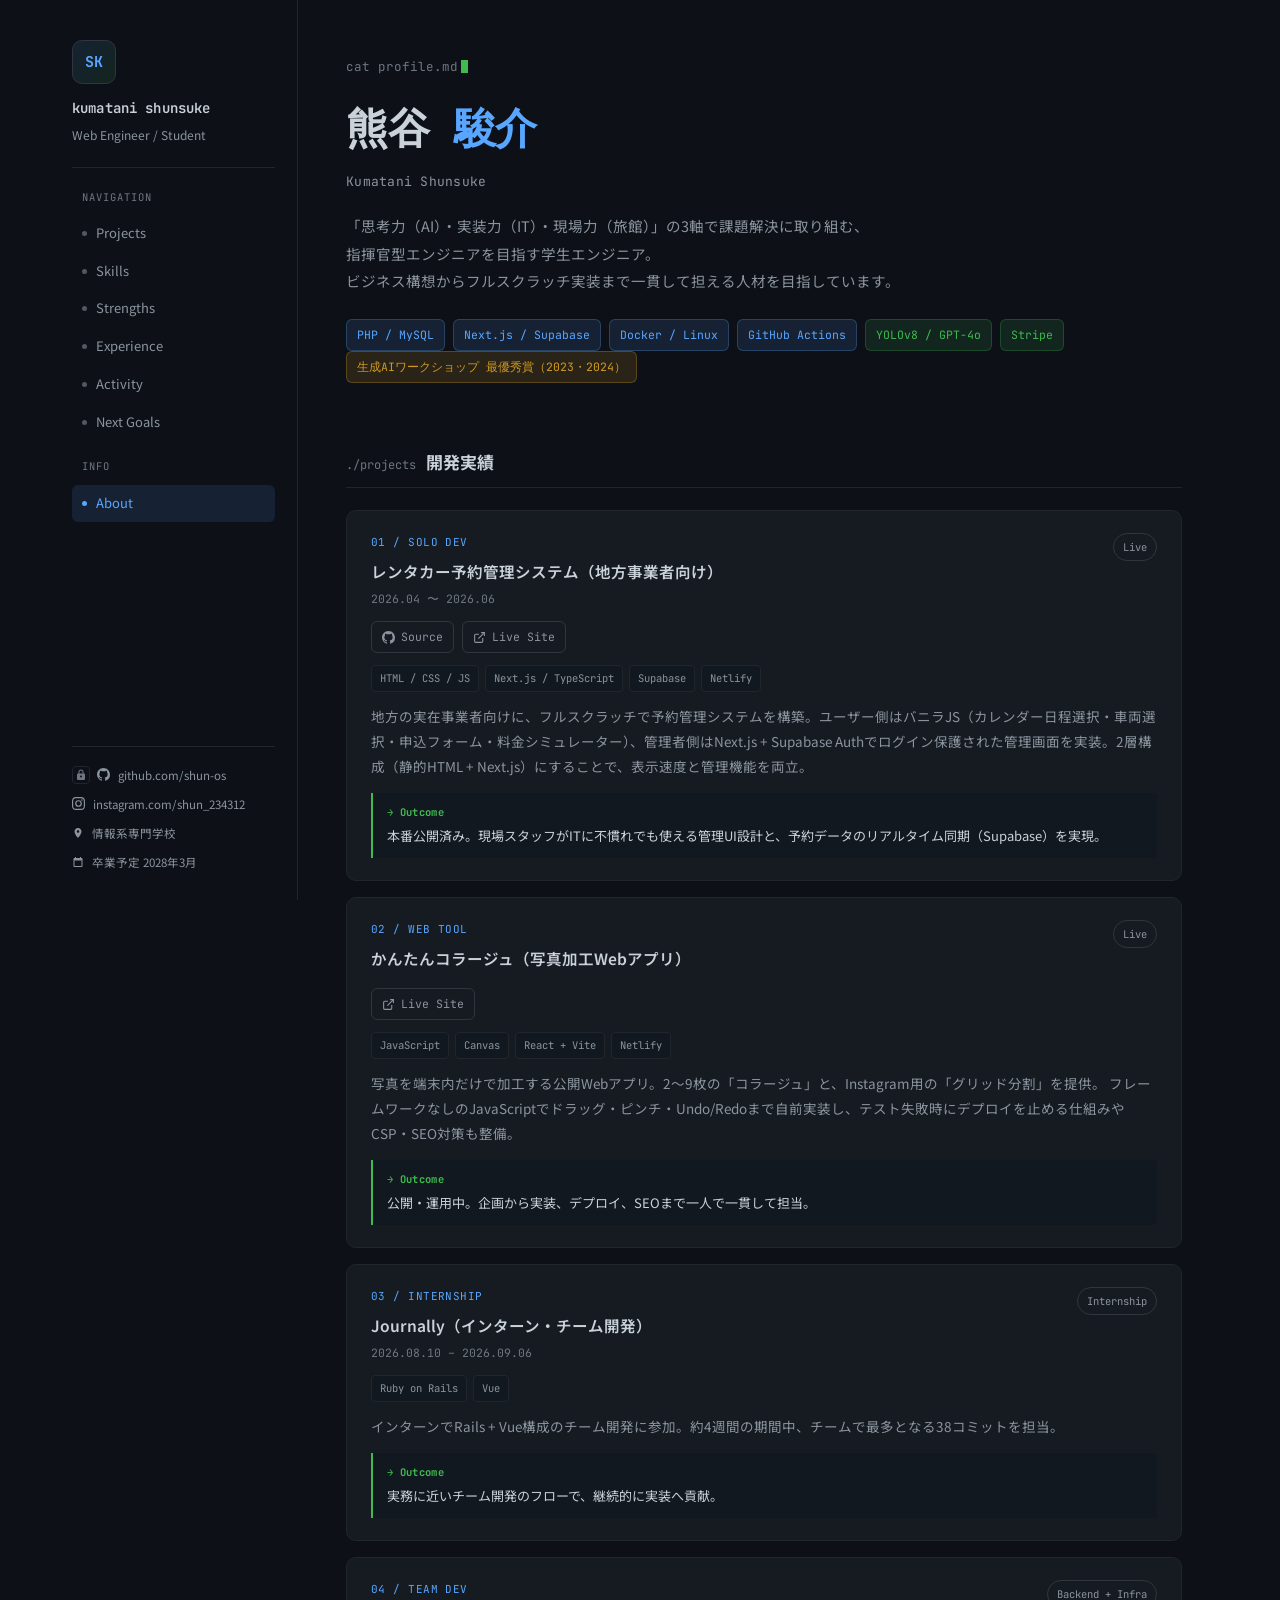
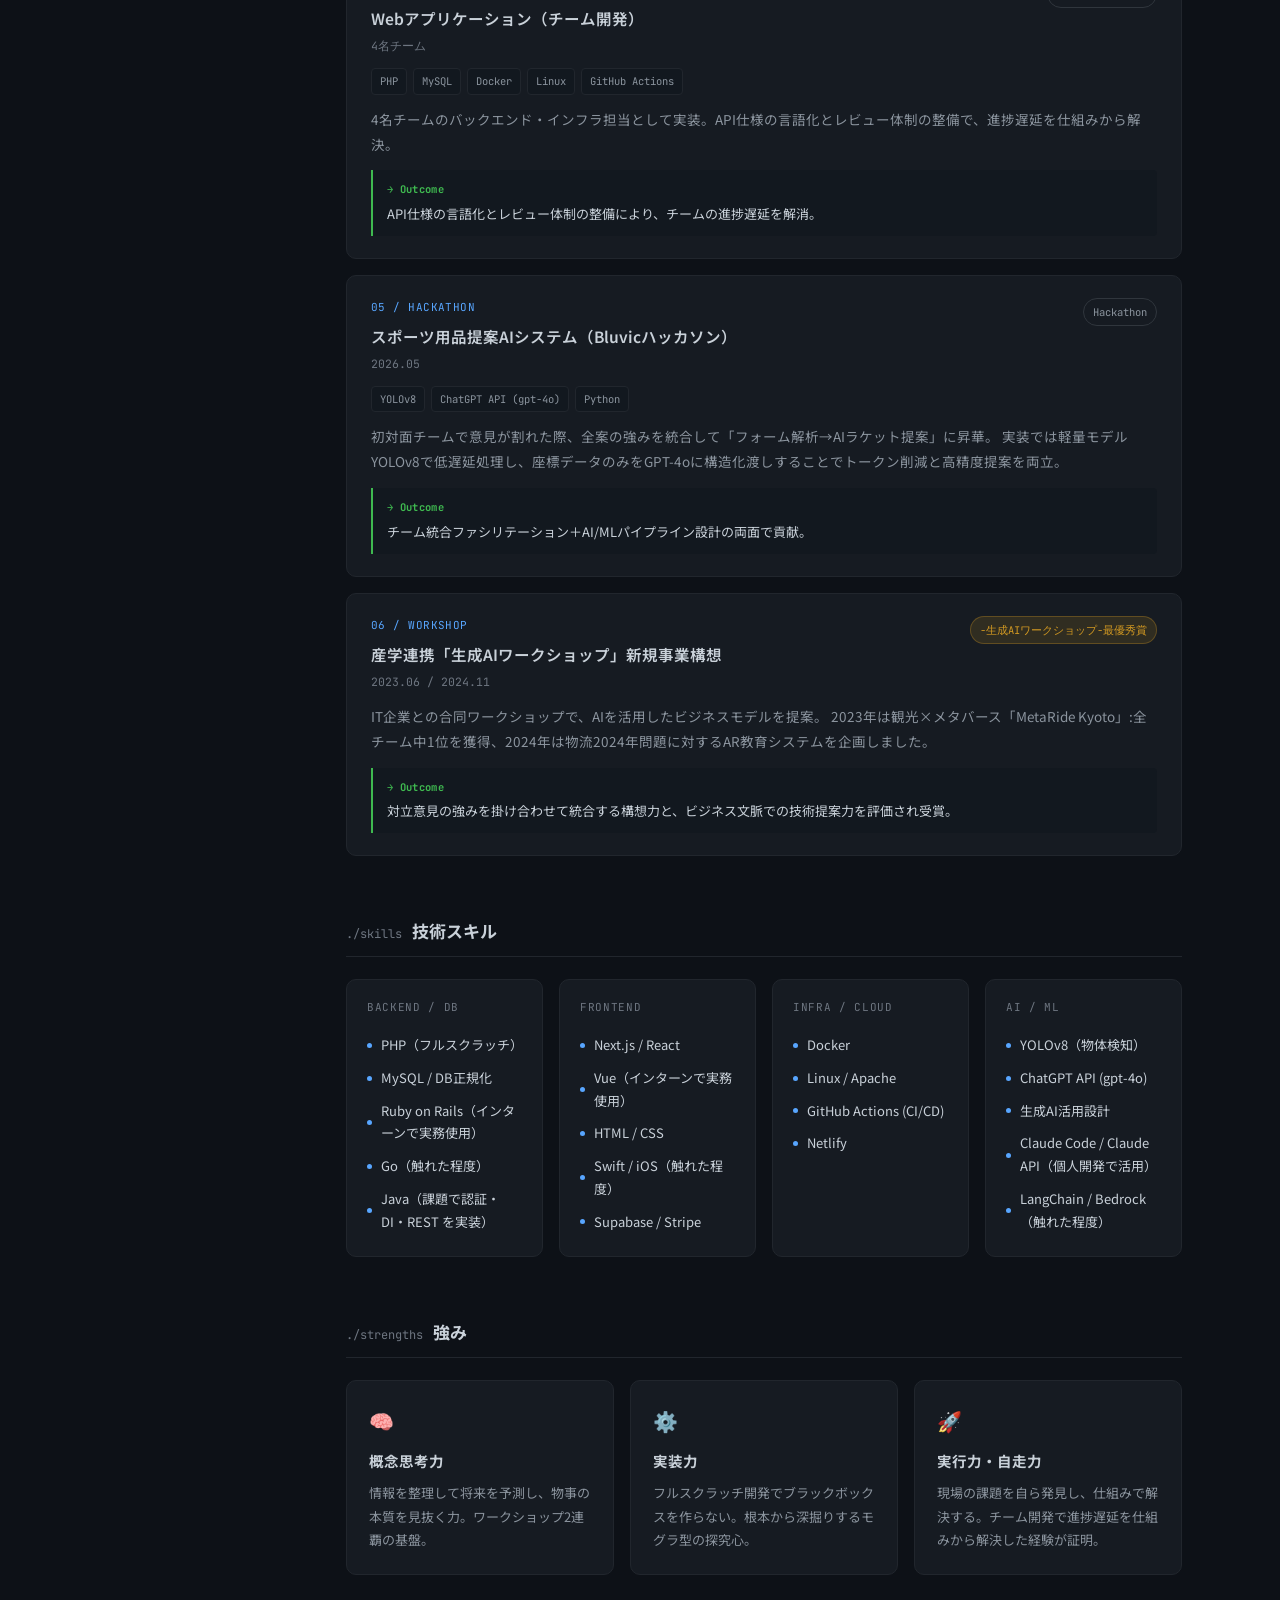
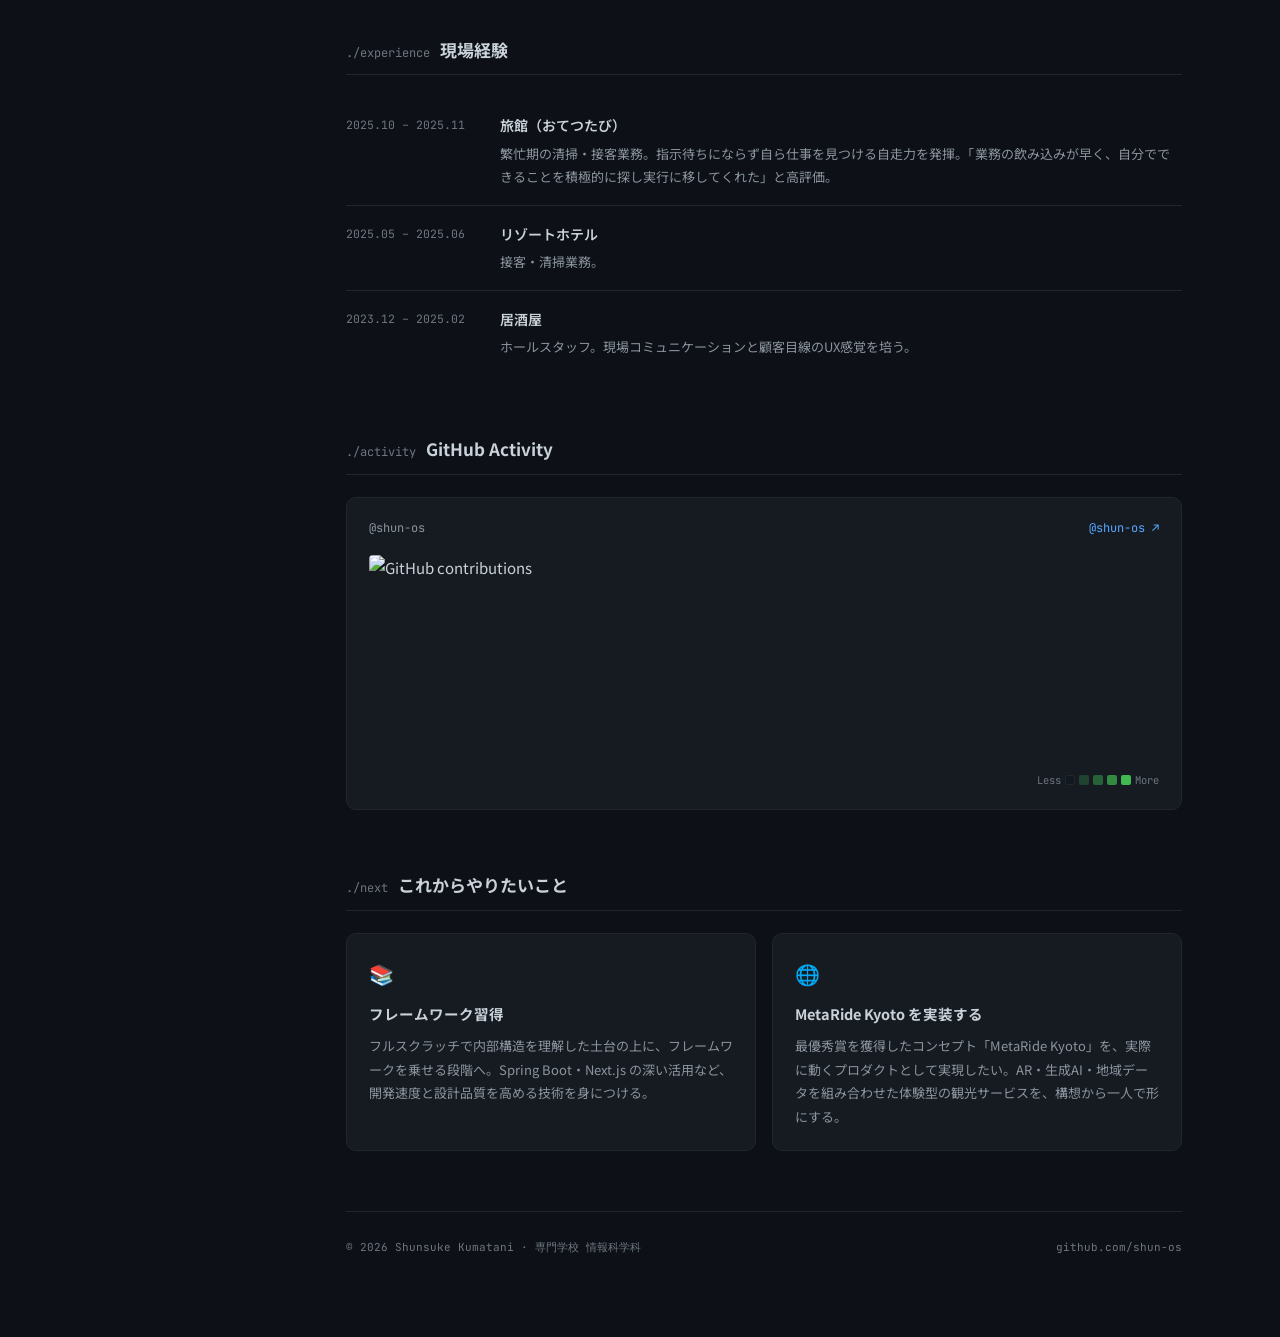
==== index.html @ a9398036 "Reapply "feat: add collage app, reorder projects by impact, separate award tag" This reverts commit " ====
<!DOCTYPE html>
<html lang="ja">
<head>
<meta charset="UTF-8">
<meta name="viewport" content="width=device-width, initial-scale=1.0">
<title>Portfolio — 熊谷 駿介</title>
<link rel="preconnect" href="https://fonts.googleapis.com">
<link href="https://fonts.googleapis.com/css2?family=JetBrains+Mono:wght@400;600;700&family=Noto+Sans+JP:wght@300;400;500;700&display=swap" rel="stylesheet">
<link rel="stylesheet" href="style.css">
</head>
<body>

<!-- MOBILE HEADER -->
<header class="mobile-header">
  <span class="mobile-name">kumatani shunsuke</span>
  <button class="hamburger" id="hamburger" aria-label="メニューを開く">
    <span></span>
    <span></span>
    <span></span>
  </button>
</header>

<!-- OVERLAY -->
<div class="overlay" id="overlay"></div>

<div class="layout">

  <!-- SIDEBAR -->
  <aside class="sidebar" id="sidebar">
    <div class="sidebar-profile">
      <div class="sidebar-avatar">SK</div>
      <div class="sidebar-name">kumatani shunsuke</div>
      <div class="sidebar-role">Web Engineer / Student</div>
    </div>

    <nav class="sidebar-nav">
      <div class="nav-label">Navigation</div>
      <a class="nav-item active" href="#projects"><span class="nav-dot"></span>Projects</a>
      <a class="nav-item" href="#skills"><span class="nav-dot"></span>Skills</a>
      <a class="nav-item" href="#strengths"><span class="nav-dot"></span>Strengths</a>
      <a class="nav-item" href="#experience"><span class="nav-dot"></span>Experience</a>
      <a class="nav-item" href="#activity"><span class="nav-dot"></span>Activity</a>
      <a class="nav-item" href="#goals"><span class="nav-dot"></span>Next Goals</a>

      <div class="nav-label">Info</div>
      <a class="nav-item" href="#about"><span class="nav-dot"></span>About</a>
    </nav>

    <div class="sidebar-links">
      <div class="sidebar-link-row">
        <a class="lock-icon" href="life.html" title="Lifeline Chart" aria-label="Lifeline Chart（要パスワード）">
          <svg width="12" height="12" viewBox="0 0 24 24" fill="currentColor"><path d="M12 1a5 5 0 00-5 5v3H6a2 2 0 00-2 2v9a2 2 0 002 2h12a2 2 0 002-2v-9a2 2 0 00-2-2h-1V6a5 5 0 00-5-5zm0 2a3 3 0 013 3v3H9V6a3 3 0 013-3zm0 10a2 2 0 110 4 2 2 0 010-4z"/></svg>
        </a>
        <a class="sidebar-link" href="https://github.com/shun-os" target="_blank">
          <svg width="13" height="13" viewBox="0 0 24 24" fill="currentColor"><path d="M12 0C5.37 0 0 5.37 0 12c0 5.31 3.435 9.795 8.205 11.385.6.105.825-.255.825-.57 0-.285-.015-1.23-.015-2.235-3.015.555-3.795-.735-4.035-1.41-.135-.345-.72-1.41-1.23-1.695-.42-.225-1.02-.78-.015-.795.945-.015 1.62.87 1.845 1.23 1.08 1.815 2.805 1.305 3.495.99.105-.78.42-1.305.765-1.605-2.67-.3-5.46-1.335-5.46-5.925 0-1.305.465-2.385 1.23-3.225-.12-.3-.54-1.53.12-3.18 0 0 1.005-.315 3.3 1.23.96-.27 1.98-.405 3-.405s2.04.135 3 .405c2.295-1.56 3.3-1.23 3.3-1.23.66 1.65.24 2.88.12 3.18.765.84 1.23 1.905 1.23 3.225 0 4.605-2.805 5.625-5.475 5.925.435.375.81 1.095.81 2.22 0 1.605-.015 2.895-.015 3.3 0 .315.225.69.825.57A12.02 12.02 0 0024 12c0-6.63-5.37-12-12-12z"/></svg>
          github.com/shun-os
        </a>
      </div>
      <a class="sidebar-link" href="https://instagram.com/shun_234312" target="_blank">
        <svg width="13" height="13" viewBox="0 0 24 24" fill="currentColor"><path d="M12 2.163c3.204 0 3.584.012 4.85.07 3.252.148 4.771 1.691 4.919 4.919.058 1.265.069 1.645.069 4.849 0 3.205-.012 3.584-.069 4.849-.149 3.225-1.664 4.771-4.919 4.919-1.266.058-1.644.07-4.85.07-3.204 0-3.584-.012-4.849-.07-3.26-.149-4.771-1.699-4.919-4.92-.058-1.265-.07-1.644-.07-4.849 0-3.204.013-3.583.07-4.849.149-3.227 1.664-4.771 4.919-4.919 1.266-.057 1.645-.069 4.849-.069zm0-2.163c-3.259 0-3.667.014-4.947.072-4.358.2-6.78 2.618-6.98 6.98-.059 1.281-.073 1.689-.073 4.948 0 3.259.014 3.668.072 4.948.2 4.358 2.618 6.78 6.98 6.98 1.281.058 1.689.072 4.948.072 3.259 0 3.668-.014 4.948-.072 4.354-.2 6.782-2.618 6.979-6.98.059-1.28.073-1.689.073-4.948 0-3.259-.014-3.667-.072-4.947-.196-4.354-2.617-6.78-6.979-6.98-1.281-.059-1.69-.073-4.949-.073zm0 5.838a6.162 6.162 0 100 12.324 6.162 6.162 0 000-12.324zm0 10.162a4 4 0 110-8 4 4 0 010 8zm6.406-11.845a1.44 1.44 0 100 2.881 1.44 1.44 0 000-2.881z"/></svg>
        instagram.com/shun_234312
      </a>
      <div class="sidebar-link" style="color:var(--text-muted); cursor:default;">
        <svg width="12" height="12" viewBox="0 0 24 24" fill="currentColor"><path d="M12 2C8.13 2 5 5.13 5 9c0 5.25 7 13 7 13s7-7.75 7-13c0-3.87-3.13-7-7-7zm0 9.5c-1.38 0-2.5-1.12-2.5-2.5s1.12-2.5 2.5-2.5 2.5 1.12 2.5 2.5-1.12 2.5-2.5 2.5z"/></svg>
        情報系専門学校
      </div>
      <div class="sidebar-link" style="color:var(--text-muted); cursor:default;">
        <svg width="12" height="12" viewBox="0 0 24 24" fill="currentColor"><path d="M19 4h-1V2h-2v2H8V2H6v2H5c-1.11 0-1.99.9-1.99 2L3 20c0 1.1.89 2 2 2h14c1.1 0 2-.9 2-2V6c0-1.1-.9-2-2-2zm0 16H5V9h14v11z"/></svg>
        卒業予定 2028年3月
      </div>
    </div>
  </aside>

  <!-- MAIN CONTENT -->
  <main class="main">

    <!-- HERO -->
    <div class="hero" id="about">
      <div class="hero-prompt">cat profile.md<span class="cursor"></span></div>
      <div class="hero-name">熊谷 <span>駿介</span></div>
      <div class="hero-yomi">Kumatani Shunsuke</div>
      <p class="hero-subtitle">
        「思考力（AI）・実装力（IT）・現場力（旅館）」の3軸で課題解決に取り組む、<br>
        指揮官型エンジニアを目指す学生エンジニア。<br>
        ビジネス構想からフルスクラッチ実装まで一貫して担える人材を目指しています。
      </p>
      <div class="hero-tags">
        <span class="tag blue">PHP / MySQL</span>
        <span class="tag blue">Next.js / Supabase</span>
        <span class="tag blue">Docker / Linux</span>
        <span class="tag blue">GitHub Actions</span>
        <span class="tag green">YOLOv8 / GPT-4o</span>
        <span class="tag green">Stripe</span>
      </div>
      <div class="hero-tags">
        <span class="tag orange">生成AIワークショップ 最優秀賞（2023・2024）</span>
      </div>
    </div>

    <!-- PROJECTS -->
    <section class="section" id="projects">
      <div class="section-header">
        <span class="section-icon">./projects</span>
        <span class="section-title">開発実績</span>
      </div>

      <!-- Project 1 -->
      <div class="project-card">
        <div class="project-header">
          <div>
            <div class="project-num">01 / SOLO DEV</div>
            <div class="project-title">レンタカー予約管理システム（地方事業者向け）</div>
            <div class="project-period">2026.04 〜 2026.06</div>
          </div>
          <span class="project-badge">Live</span>
        </div>
        <div class="project-links">
          <a class="project-link" href="https://github.com/shun-os/Rentacar-Site-Open" target="_blank" rel="noopener">
            <svg width="13" height="13" viewBox="0 0 24 24" fill="currentColor"><path d="M12 0C5.37 0 0 5.37 0 12c0 5.31 3.435 9.795 8.205 11.385.6.105.825-.255.825-.57 0-.285-.015-1.23-.015-2.235-3.015.555-3.795-.735-4.035-1.41-.135-.345-.72-1.41-1.23-1.695-.42-.225-1.02-.78-.015-.795.945-.015 1.62.87 1.845 1.23 1.08 1.815 2.805 1.305 3.495.99.105-.78.42-1.305.765-1.605-2.67-.3-5.46-1.335-5.46-5.925 0-1.305.465-2.385 1.23-3.225-.12-.3-.54-1.53.12-3.18 0 0 1.005-.315 3.3 1.23.96-.27 1.98-.405 3-.405s2.04.135 3 .405c2.295-1.56 3.3-1.23 3.3-1.23.66 1.65.24 2.88.12 3.18.765.84 1.23 1.905 1.23 3.225 0 4.605-2.805 5.625-5.475 5.925.435.375.81 1.095.81 2.22 0 1.605-.015 2.895-.015 3.3 0 .315.225.69.825.57A12.02 12.02 0 0024 12c0-6.63-5.37-12-12-12z"/></svg>
            Source
          </a>
          <a class="project-link" href="https://kuma-rental.netlify.app/user/index.html" target="_blank" rel="noopener">
            <svg width="13" height="13" viewBox="0 0 24 24" fill="none" stroke="currentColor" stroke-width="2"><path d="M18 13v6a2 2 0 01-2 2H5a2 2 0 01-2-2V8a2 2 0 012-2h6"/><path d="M15 3h6v6"/><path d="M10 14L21 3"/></svg>
            Live Site
          </a>
        </div>
        <div class="project-tech">
          <span class="tech-tag">HTML / CSS / JS</span>
          <span class="tech-tag">Next.js / TypeScript</span>
          <span class="tech-tag">Supabase</span>
          <span class="tech-tag">Netlify</span>
        </div>
        <p class="project-desc">
          地方の実在事業者向けに、フルスクラッチで予約管理システムを構築。ユーザー側はバニラJS（カレンダー日程選択・車両選択・申込フォーム・料金シミュレーター）、管理者側はNext.js + Supabase Authでログイン保護された管理画面を実装。2層構成（静的HTML + Next.js）にすることで、表示速度と管理機能を両立。
        </p>
        <div class="project-result">
          <strong>→ Outcome</strong>
          本番公開済み。現場スタッフがITに不慣れでも使える管理UI設計と、予約データのリアルタイム同期（Supabase）を実現。
        </div>
      </div>

      <!-- Project 2 -->
      <div class="project-card">
        <div class="project-header">
          <div>
            <div class="project-num">02 / WEB TOOL</div>
            <div class="project-title">かんたんコラージュ（写真加工Webアプリ）</div>
          </div>
          <span class="project-badge">Live</span>
        </div>
        <div class="project-links">
          <a class="project-link" href="https://kantan-collage.com/" target="_blank" rel="noopener">
            <svg width="13" height="13" viewBox="0 0 24 24" fill="none" stroke="currentColor" stroke-width="2"><path d="M18 13v6a2 2 0 01-2 2H5a2 2 0 01-2-2V8a2 2 0 012-2h6"/><path d="M15 3h6v6"/><path d="M10 14L21 3"/></svg>
            Live Site
          </a>
        </div>
        <div class="project-tech">
          <span class="tech-tag">JavaScript</span>
          <span class="tech-tag">Canvas</span>
          <span class="tech-tag">React + Vite</span>
          <span class="tech-tag">Netlify</span>
        </div>
        <p class="project-desc">
          写真を端末内だけで加工する公開Webアプリ。2〜9枚の「コラージュ」と、Instagram用の「グリッド分割」を提供。
          フレームワークなしのJavaScriptでドラッグ・ピンチ・Undo/Redoまで自前実装し、テスト失敗時にデプロイを止める仕組みやCSP・SEO対策も整備。
        </p>
        <div class="project-result">
          <strong>→ Outcome</strong>
          公開・運用中。企画から実装、デプロイ、SEOまで一人で一貫して担当。
        </div>
      </div>

      <!-- Project 3 -->
      <div class="project-card">
        <div class="project-header">
          <div>
            <div class="project-num">03 / INTERNSHIP</div>
            <div class="project-title">Journally（インターン・チーム開発）</div>
            <div class="project-period">2026.08.10 – 2026.09.06</div>
          </div>
          <span class="project-badge">Internship</span>
        </div>
        <div class="project-tech">
          <span class="tech-tag">Ruby on Rails</span>
          <span class="tech-tag">Vue</span>
        </div>
        <p class="project-desc">
          インターンでRails + Vue構成のチーム開発に参加。約4週間の期間中、チームで最多となる38コミットを担当。
        </p>
        <div class="project-result">
          <strong>→ Outcome</strong>
          実務に近いチーム開発のフローで、継続的に実装へ貢献。
        </div>
      </div>

      <!-- Project 4 -->
      <div class="project-card">
        <div class="project-header">
          <div>
            <div class="project-num">04 / TEAM DEV</div>
            <div class="project-title">Webアプリケーション（チーム開発）</div>
            <div class="project-period">4名チーム</div>
          </div>
          <span class="project-badge">Backend + Infra</span>
        </div>
        <div class="project-tech">
          <span class="tech-tag">PHP</span>
          <span class="tech-tag">MySQL</span>
          <span class="tech-tag">Docker</span>
          <span class="tech-tag">Linux</span>
          <span class="tech-tag">GitHub Actions</span>
        </div>
        <p class="project-desc">
          4名チームのバックエンド・インフラ担当として実装。API仕様の言語化とレビュー体制の整備で、進捗遅延を仕組みから解決。
        </p>
        <div class="project-result">
          <strong>→ Outcome</strong>
          API仕様の言語化とレビュー体制の整備により、チームの進捗遅延を解消。
        </div>
      </div>

      <!-- Project 5 -->
      <div class="project-card">
        <div class="project-header">
          <div>
            <div class="project-num">05 / HACKATHON</div>
            <div class="project-title">スポーツ用品提案AIシステム（Bluvicハッカソン）</div>
            <div class="project-period">2026.05</div>
          </div>
          <span class="project-badge">Hackathon</span>
        </div>
        <div class="project-tech">
          <span class="tech-tag">YOLOv8</span>
          <span class="tech-tag">ChatGPT API (gpt-4o)</span>
          <span class="tech-tag">Python</span>
        </div>
        <p class="project-desc">
          初対面チームで意見が割れた際、全案の強みを統合して「フォーム解析→AIラケット提案」に昇華。
          実装では軽量モデルYOLOv8で低遅延処理し、座標データのみをGPT-4oに構造化渡しすることでトークン削減と高精度提案を両立。
        </p>
        <div class="project-result">
          <strong>→ Outcome</strong>
          チーム統合ファシリテーション＋AI/MLパイプライン設計の両面で貢献。
        </div>
      </div>

      <!-- Project 6 -->
      <div class="project-card">
        <div class="project-header">
          <div>
            <div class="project-num">06 / WORKSHOP</div>
            <div class="project-title">産学連携「生成AIワークショップ」新規事業構想</div>
            <div class="project-period">2023.06 / 2024.11</div>
          </div>
          <span class="project-badge award">-生成AIワークショップ-最優秀賞</span>
        </div>
        <p class="project-desc">
          IT企業との合同ワークショップで、AIを活用したビジネスモデルを提案。
          2023年は観光×メタバース「MetaRide Kyoto」:全チーム中1位を獲得、2024年は物流2024年問題に対するAR教育システムを企画しました。
        </p>
        <div class="project-result">
          <strong>→ Outcome</strong>
          対立意見の強みを掛け合わせて統合する構想力と、ビジネス文脈での技術提案力を評価され受賞。
        </div>
      </div>
    </section>

    <!-- SKILLS -->
    <section class="section" id="skills">
      <div class="section-header">
        <span class="section-icon">./skills</span>
        <span class="section-title">技術スキル</span>
      </div>

      <div class="skills-grid">
        <div class="skill-group">
          <div class="skill-group-title">Backend / DB</div>
          <div class="skill-item"><span class="skill-dot"></span>PHP（フルスクラッチ）</div>
          <div class="skill-item"><span class="skill-dot"></span>MySQL / DB正規化</div>
          <div class="skill-item"><span class="skill-dot"></span>Ruby on Rails（インターンで実務使用）</div>
          <div class="skill-item"><span class="skill-dot"></span>Go（触れた程度）</div>
          <div class="skill-item"><span class="skill-dot"></span>Java（課題で認証・DI・REST を実装）</div>
        </div>
        <div class="skill-group">
          <div class="skill-group-title">Frontend</div>
          <div class="skill-item"><span class="skill-dot"></span>Next.js / React</div>
          <div class="skill-item"><span class="skill-dot"></span>Vue（インターンで実務使用）</div>
          <div class="skill-item"><span class="skill-dot"></span>HTML / CSS</div>
          <div class="skill-item"><span class="skill-dot"></span>Swift / iOS（触れた程度）</div>
          <div class="skill-item"><span class="skill-dot"></span>Supabase / Stripe</div>
        </div>
        <div class="skill-group">
          <div class="skill-group-title">Infra / Cloud</div>
          <div class="skill-item"><span class="skill-dot"></span>Docker</div>
          <div class="skill-item"><span class="skill-dot"></span>Linux / Apache</div>
          <div class="skill-item"><span class="skill-dot"></span>GitHub Actions (CI/CD)</div>
          <div class="skill-item"><span class="skill-dot"></span>Netlify</div>
        </div>
        <div class="skill-group">
          <div class="skill-group-title">AI / ML</div>
          <div class="skill-item"><span class="skill-dot"></span>YOLOv8（物体検知）</div>
          <div class="skill-item"><span class="skill-dot"></span>ChatGPT API (gpt-4o)</div>
          <div class="skill-item"><span class="skill-dot"></span>生成AI活用設計</div>
          <div class="skill-item"><span class="skill-dot"></span>Claude Code / Claude API（個人開発で活用）</div>
          <div class="skill-item"><span class="skill-dot"></span>LangChain / Bedrock（触れた程度）</div>
        </div>
      </div>
    </section>

    <!-- STRENGTHS -->
    <section class="section" id="strengths">
      <div class="section-header">
        <span class="section-icon">./strengths</span>
        <span class="section-title">強み</span>
      </div>

      <div class="strengths-grid">
        <div class="strength-card">
          <span class="strength-icon">🧠</span>
          <div class="strength-title">概念思考力</div>
          <div class="strength-desc">情報を整理して将来を予測し、物事の本質を見抜く力。ワークショップ2連覇の基盤。</div>
        </div>
        <div class="strength-card">
          <span class="strength-icon">⚙️</span>
          <div class="strength-title">実装力</div>
          <div class="strength-desc">フルスクラッチ開発でブラックボックスを作らない。根本から深掘りするモグラ型の探究心。</div>
        </div>
        <div class="strength-card">
          <span class="strength-icon">🚀</span>
          <div class="strength-title">実行力・自走力</div>
          <div class="strength-desc">現場の課題を自ら発見し、仕組みで解決する。チーム開発で進捗遅延を仕組みから解決した経験が証明。</div>
        </div>
      </div>
    </section>

    <!-- WORK EXPERIENCE -->
    <section class="section" id="experience">
      <div class="section-header">
        <span class="section-icon">./experience</span>
        <span class="section-title">現場経験</span>
      </div>

      <div class="work-item">
        <div class="work-period">2025.10 – 2025.11</div>
        <div>
          <div class="work-name">旅館（おてつたび）</div>
          <div class="work-desc">繁忙期の清掃・接客業務。指示待ちにならず自ら仕事を見つける自走力を発揮。「業務の飲み込みが早く、自分でできることを積極的に探し実行に移してくれた」と高評価。</div>
        </div>
      </div>
      <div class="work-item">
        <div class="work-period">2025.05 – 2025.06</div>
        <div>
          <div class="work-name">リゾートホテル</div>
          <div class="work-desc">接客・清掃業務。</div>
        </div>
      </div>
      <div class="work-item">
        <div class="work-period">2023.12 – 2025.02</div>
        <div>
          <div class="work-name">居酒屋</div>
          <div class="work-desc">ホールスタッフ。現場コミュニケーションと顧客目線のUX感覚を培う。</div>
        </div>
      </div>
    </section>

    <!-- GITHUB ACTIVITY -->
    <section class="section" id="activity">
      <div class="section-header">
        <span class="section-icon">./activity</span>
        <span class="section-title">GitHub Activity</span>
      </div>

      <div class="contrib-card">
        <div class="contrib-header">
          <span class="contrib-total" id="contrib-total">Loading…</span>
          <a class="contrib-link" href="https://github.com/shun-os" target="_blank" rel="noopener">@shun-os ↗</a>
        </div>
        <div class="contrib-graph-wrap">
          <div class="contrib-graph" id="contrib-graph" role="img" aria-label="GitHub contribution graph"></div>
        </div>
        <div class="contrib-legend">
          <span>Less</span>
          <i data-level="0"></i><i data-level="1"></i><i data-level="2"></i><i data-level="3"></i><i data-level="4"></i>
          <span>More</span>
        </div>
      </div>
    </section>

    <!-- NEXT GOALS -->
    <section class="section" id="goals">
      <div class="section-header">
        <span class="section-icon">./next</span>
        <span class="section-title">これからやりたいこと</span>
      </div>

      <div class="strengths-grid">
        <div class="strength-card">
          <span class="strength-icon">📚</span>
          <div class="strength-title">フレームワーク習得</div>
          <div class="strength-desc">フルスクラッチで内部構造を理解した土台の上に、フレームワークを乗せる段階へ。Spring Boot・Next.js の深い活用など、開発速度と設計品質を高める技術を身につける。</div>
        </div>
        <div class="strength-card">
          <span class="strength-icon">🌐</span>
          <div class="strength-title">MetaRide Kyoto を実装する</div>
          <div class="strength-desc">最優秀賞を獲得したコンセプト「MetaRide Kyoto」を、実際に動くプロダクトとして実現したい。AR・生成AI・地域データを組み合わせた体験型の観光サービスを、構想から一人で形にする。</div>
        </div>
      </div>
    </section>

    <!-- FOOTER -->
    <div class="footer-bar">
      <div class="footer-text">© 2026 Shunsuke Kumatani · 専門学校 情報科学科</div>
      <div class="footer-text">github.com/shun-os</div>
    </div>

  </main>
</div>

<script src="script.js"></script>
</body>
</html>
---- style.css ----
:root {
  --bg: #0d1117;
  --bg-elevated: #12181f;
  --bg-card: #161b22;
  --border: #30363d;
  --border-soft: #21262d;
  --text: #c9d1d9;
  --text-muted: #8b949e;
  --text-dim: #6e7681;

  --blue: #58a6ff;
  --blue-dim: rgba(88, 166, 255, 0.12);
  --green: #3fb950;
  --green-dim: rgba(63, 185, 80, 0.12);
  --orange: #d29922;
  --orange-dim: rgba(210, 153, 34, 0.14);

  --mono: 'JetBrains Mono', ui-monospace, monospace;
  --sans: 'Noto Sans JP', sans-serif;

  --sidebar-w: 248px;
  --radius: 6px;
}

* { box-sizing: border-box; }

html { scroll-behavior: smooth; }

body {
  margin: 0;
  background: var(--bg);
  color: var(--text);
  font-family: var(--sans);
  font-size: 15px;
  line-height: 1.75;
  -webkit-font-smoothing: antialiased;
}

::selection { background: var(--blue-dim); color: var(--blue); }

a { color: inherit; text-decoration: none; }

/* ---------- MOBILE HEADER ---------- */
.mobile-header {
  display: none;
  position: sticky;
  top: 0;
  z-index: 40;
  align-items: center;
  justify-content: space-between;
  padding: 14px 18px;
  background: rgba(13, 17, 23, 0.92);
  backdrop-filter: blur(8px);
  border-bottom: 1px solid var(--border-soft);
}

.mobile-name {
  font-family: var(--mono);
  font-size: 13px;
  color: var(--text);
  letter-spacing: 0.02em;
}

.hamburger {
  width: 32px;
  height: 32px;
  display: flex;
  flex-direction: column;
  align-items: center;
  justify-content: center;
  gap: 5px;
  background: none;
  border: 1px solid var(--border);
  border-radius: var(--radius);
  cursor: pointer;
}

.hamburger span {
  width: 15px;
  height: 1.5px;
  background: var(--text-muted);
  transition: transform 0.2s ease, opacity 0.2s ease;
}

.hamburger.open span:nth-child(1) { transform: translateY(6.5px) rotate(45deg); }
.hamburger.open span:nth-child(2) { opacity: 0; }
.hamburger.open span:nth-child(3) { transform: translateY(-6.5px) rotate(-45deg); }

.overlay {
  display: none;
  position: fixed;
  inset: 0;
  background: rgba(0, 0, 0, 0.5);
  z-index: 45;
}
.overlay.visible { display: block; }

/* ---------- LAYOUT ---------- */
.layout {
  display: flex;
  align-items: flex-start;
  max-width: 1180px;
  margin: 0 auto;
}

/* ---------- SIDEBAR ---------- */
.sidebar {
  width: var(--sidebar-w);
  flex-shrink: 0;
  position: sticky;
  top: 0;
  height: 100vh;
  padding: 40px 22px 28px;
  display: flex;
  flex-direction: column;
  border-right: 1px solid var(--border-soft);
  overflow-y: auto;
}

.sidebar-profile {
  padding-bottom: 22px;
  margin-bottom: 20px;
  border-bottom: 1px solid var(--border-soft);
}

.sidebar-avatar {
  width: 44px;
  height: 44px;
  border-radius: 10px;
  background: linear-gradient(135deg, var(--blue-dim), var(--green-dim));
  border: 1px solid var(--border);
  color: var(--blue);
  font-family: var(--mono);
  font-weight: 700;
  font-size: 15px;
  display: flex;
  align-items: center;
  justify-content: center;
  margin-bottom: 12px;
}

.sidebar-name {
  font-family: var(--mono);
  font-size: 14px;
  font-weight: 600;
  color: var(--text);
  letter-spacing: 0.01em;
}

.sidebar-role {
  font-size: 12px;
  color: var(--text-muted);
  margin-top: 3px;
}

.sidebar-nav {
  display: flex;
  flex-direction: column;
  gap: 1px;
  flex: 1;
}

.nav-label {
  font-family: var(--mono);
  font-size: 10.5px;
  text-transform: uppercase;
  letter-spacing: 0.1em;
  color: var(--text-dim);
  margin: 16px 0 8px;
  padding: 0 10px;
}
.nav-label:first-child { margin-top: 0; }

.nav-item {
  display: flex;
  align-items: center;
  gap: 9px;
  padding: 7px 10px;
  border-radius: var(--radius);
  font-size: 13px;
  color: var(--text-muted);
  transition: background 0.15s ease, color 0.15s ease;
}

.nav-item:hover {
  background: var(--bg-card);
  color: var(--text);
}

.nav-item.active {
  color: var(--blue);
  background: var(--blue-dim);
}

.nav-dot {
  width: 5px;
  height: 5px;
  border-radius: 50%;
  background: currentColor;
  opacity: 0.55;
  flex-shrink: 0;
}
.nav-item.active .nav-dot { opacity: 1; }

.sidebar-links {
  padding-top: 18px;
  margin-top: 18px;
  border-top: 1px solid var(--border-soft);
  display: flex;
  flex-direction: column;
  gap: 9px;
}

.sidebar-link-row {
  display: flex;
  align-items: center;
  gap: 7px;
}

.sidebar-link {
  display: flex;
  align-items: center;
  gap: 8px;
  font-size: 11.5px;
  color: var(--text-muted);
  transition: color 0.15s ease;
}

a.sidebar-link:hover { color: var(--blue); }

.lock-icon {
  display: flex;
  align-items: center;
  justify-content: center;
  width: 18px;
  height: 18px;
  flex-shrink: 0;
  color: var(--text-dim);
  border: 1px solid var(--border-soft);
  border-radius: 4px;
  transition: color 0.15s ease, border-color 0.15s ease;
}

.lock-icon:hover {
  color: var(--orange);
  border-color: rgba(210, 153, 34, 0.35);
}

/* ---------- MAIN ---------- */
.main {
  flex: 1;
  min-width: 0;
  padding: 56px 48px 80px;
}

/* ---------- HERO ---------- */
.hero { margin-bottom: 64px; }

.hero-prompt {
  font-family: var(--mono);
  font-size: 12.5px;
  color: var(--text-dim);
  margin-bottom: 14px;
}

.cursor {
  display: inline-block;
  width: 7px;
  height: 13px;
  margin-left: 3px;
  background: var(--green);
  vertical-align: -2px;
  animation: blink 1.1s steps(1) infinite;
}
@keyframes blink { 50% { opacity: 0; } }

.hero-name {
  font-family: var(--mono);
  font-weight: 700;
  font-size: clamp(30px, 4vw, 42px);
  letter-spacing: -0.01em;
  color: var(--text);
  margin-bottom: 18px;
}
.hero-name span { color: var(--blue); }

.hero-yomi {
  font-family: var(--mono);
  font-size: 13px;
  color: var(--text-muted);
  letter-spacing: 0.02em;
  margin-top: -12px;
  margin-bottom: 18px;
}

.hero-subtitle {
  color: var(--text-muted);
  font-size: 14.5px;
  line-height: 1.9;
  max-width: 640px;
  margin: 0 0 24px;
}

.hero-tags {
  display: flex;
  flex-wrap: wrap;
  gap: 8px;
}

.tag {
  font-family: var(--mono);
  font-size: 11.5px;
  padding: 5px 10px;
  border-radius: var(--radius);
  border: 1px solid var(--border);
  color: var(--text-muted);
}
.tag.blue { color: var(--blue); background: var(--blue-dim); border-color: rgba(88,166,255,0.25); }
.tag.green { color: var(--green); background: var(--green-dim); border-color: rgba(63,185,80,0.25); }
.tag.orange { color: var(--orange); background: var(--orange-dim); border-color: rgba(210,153,34,0.3); }

/* ---------- SECTIONS ---------- */
.section {
  margin-bottom: 60px;
  scroll-margin-top: 24px;
}

.section-header {
  display: flex;
  align-items: baseline;
  gap: 10px;
  margin-bottom: 22px;
  padding-bottom: 10px;
  border-bottom: 1px solid var(--border-soft);
}

.section-icon {
  font-family: var(--mono);
  font-size: 12px;
  color: var(--text-dim);
}

.section-title {
  font-size: 17px;
  font-weight: 700;
  color: var(--text);
}

/* ---------- PROJECT CARDS ---------- */
.project-card {
  background: var(--bg-card);
  border: 1px solid var(--border-soft);
  border-radius: 10px;
  padding: 22px 24px;
  margin-bottom: 16px;
  transition: border-color 0.15s ease;
}
.project-card:hover { border-color: var(--border); }

.project-header {
  display: flex;
  justify-content: space-between;
  align-items: flex-start;
  gap: 14px;
  margin-bottom: 12px;
  flex-wrap: wrap;
}

.project-num {
  font-family: var(--mono);
  font-size: 11px;
  color: var(--blue);
  letter-spacing: 0.04em;
  margin-bottom: 6px;
}

.project-title {
  font-size: 15.5px;
  font-weight: 600;
  color: var(--text);
  margin-bottom: 4px;
}

.project-period {
  font-family: var(--mono);
  font-size: 11.5px;
  color: var(--text-dim);
}

.project-badge {
  font-family: var(--mono);
  font-size: 10.5px;
  padding: 4px 9px;
  border-radius: 999px;
  border: 1px solid var(--border);
  color: var(--text-muted);
  white-space: nowrap;
}
.project-badge.award {
  color: var(--orange);
  background: var(--orange-dim);
  border-color: rgba(210,153,34,0.3);
}

.project-links {
  display: flex;
  flex-wrap: wrap;
  gap: 8px;
  margin-bottom: 12px;
}

.project-link {
  display: inline-flex;
  align-items: center;
  gap: 6px;
  font-family: var(--mono);
  font-size: 11.5px;
  padding: 5px 10px;
  border-radius: var(--radius);
  border: 1px solid var(--border);
  color: var(--text-muted);
  transition: color 0.15s ease, border-color 0.15s ease, background 0.15s ease;
}

.project-link:hover {
  color: var(--blue);
  border-color: rgba(88, 166, 255, 0.35);
  background: var(--blue-dim);
}

.project-tech {
  display: flex;
  flex-wrap: wrap;
  gap: 6px;
  margin-bottom: 12px;
}

.tech-tag {
  font-family: var(--mono);
  font-size: 10.5px;
  padding: 3px 8px;
  border-radius: 4px;
  background: var(--bg-elevated);
  border: 1px solid var(--border-soft);
  color: var(--text-muted);
}

.project-desc {
  font-size: 13.5px;
  color: var(--text-muted);
  line-height: 1.85;
  margin: 0 0 14px;
}

.project-result {
  font-size: 13px;
  color: var(--text);
  background: var(--bg-elevated);
  border-left: 2px solid var(--green);
  padding: 10px 14px;
  border-radius: 0 4px 4px 0;
}
.project-result strong {
  display: block;
  font-family: var(--mono);
  font-size: 10.5px;
  color: var(--green);
  margin-bottom: 4px;
  letter-spacing: 0.03em;
}

/* ---------- SKILLS ---------- */
.skills-grid {
  display: grid;
  grid-template-columns: repeat(auto-fit, minmax(190px, 1fr));
  gap: 16px;
}

.skill-group {
  background: var(--bg-card);
  border: 1px solid var(--border-soft);
  border-radius: 10px;
  padding: 18px 20px;
}

.skill-group-title {
  font-family: var(--mono);
  font-size: 11px;
  text-transform: uppercase;
  letter-spacing: 0.06em;
  color: var(--text-dim);
  margin-bottom: 12px;
}

.skill-item {
  display: flex;
  align-items: center;
  gap: 9px;
  font-size: 13px;
  color: var(--text);
  padding: 5px 0;
}

.skill-dot {
  width: 5px;
  height: 5px;
  border-radius: 50%;
  background: var(--blue);
  flex-shrink: 0;
}

/* ---------- STRENGTHS ---------- */
.strengths-grid {
  display: grid;
  grid-template-columns: repeat(auto-fit, minmax(220px, 1fr));
  gap: 16px;
}

.strength-card {
  background: var(--bg-card);
  border: 1px solid var(--border-soft);
  border-radius: 10px;
  padding: 22px;
}

.strength-icon {
  font-size: 20px;
  display: inline-block;
  margin-bottom: 10px;
}

.strength-title {
  font-size: 14.5px;
  font-weight: 700;
  color: var(--text);
  margin-bottom: 8px;
}

.strength-desc {
  font-size: 13px;
  color: var(--text-muted);
  line-height: 1.8;
}

/* ---------- EXPERIENCE ---------- */
.work-item {
  display: flex;
  gap: 22px;
  padding: 16px 0;
  border-bottom: 1px solid var(--border-soft);
}
.work-item:last-child { border-bottom: none; }

.work-period {
  font-family: var(--mono);
  font-size: 11.5px;
  color: var(--text-dim);
  width: 132px;
  flex-shrink: 0;
  padding-top: 2px;
}

.work-name {
  font-size: 14px;
  font-weight: 600;
  color: var(--text);
  margin-bottom: 4px;
}

.work-desc {
  font-size: 13px;
  color: var(--text-muted);
  line-height: 1.8;
}

/* ---------- GITHUB ACTIVITY ---------- */
.contrib-card {
  background: var(--bg-card);
  border: 1px solid var(--border-soft);
  border-radius: 10px;
  padding: 20px 22px;
}

.contrib-header {
  display: flex;
  justify-content: space-between;
  align-items: center;
  gap: 12px;
  flex-wrap: wrap;
  margin-bottom: 16px;
  font-family: var(--mono);
  font-size: 12px;
}

.contrib-total {
  color: var(--text-muted);
}

.contrib-link {
  color: var(--blue);
  transition: opacity 0.15s ease;
}
.contrib-link:hover { opacity: 0.8; }

.contrib-graph-wrap {
  overflow-x: auto;
  padding-bottom: 4px;
}

.contrib-graph {
  display: grid;
  grid-auto-flow: column;
  grid-template-rows: repeat(7, 1fr);
  gap: 3px;
  width: max-content;
}

.contrib-graph i {
  width: 10px;
  height: 10px;
  border-radius: 2px;
  background: var(--bg-elevated);
  border: 1px solid var(--border-soft);
  font-style: normal;
}

.contrib-graph i[data-level="1"] { background: rgba(63, 185, 80, 0.25); border-color: transparent; }
.contrib-graph i[data-level="2"] { background: rgba(63, 185, 80, 0.45); border-color: transparent; }
.contrib-graph i[data-level="3"] { background: rgba(63, 185, 80, 0.7); border-color: transparent; }
.contrib-graph i[data-level="4"] { background: var(--green); border-color: transparent; }

.contrib-legend {
  display: flex;
  align-items: center;
  gap: 4px;
  justify-content: flex-end;
  margin-top: 10px;
  font-family: var(--mono);
  font-size: 10.5px;
  color: var(--text-dim);
}

.contrib-legend i {
  width: 10px;
  height: 10px;
  border-radius: 2px;
  display: inline-block;
  background: var(--bg-elevated);
  border: 1px solid var(--border-soft);
}
.contrib-legend i[data-level="1"] { background: rgba(63, 185, 80, 0.25); border-color: transparent; }
.contrib-legend i[data-level="2"] { background: rgba(63, 185, 80, 0.45); border-color: transparent; }
.contrib-legend i[data-level="3"] { background: rgba(63, 185, 80, 0.7); border-color: transparent; }
.contrib-legend i[data-level="4"] { background: var(--green); border-color: transparent; }

/* ---------- FOOTER ---------- */
.footer-bar {
  display: flex;
  justify-content: space-between;
  padding-top: 26px;
  margin-top: 24px;
  border-top: 1px solid var(--border-soft);
  font-family: var(--mono);
  font-size: 11px;
  color: var(--text-dim);
}

/* ---------- RESPONSIVE ---------- */
@media (max-width: 900px) {
  .mobile-header { display: flex; }

  .layout { display: block; }

  .sidebar {
    position: fixed;
    top: 0;
    left: 0;
    height: 100vh;
    z-index: 50;
    background: var(--bg);
    transform: translateX(-100%);
    transition: transform 0.25s ease;
  }
  .sidebar.open { transform: translateX(0); }

  .main { padding: 32px 20px 64px; }
}

@media (prefers-reduced-motion: reduce) {
  html { scroll-behavior: auto; }
  .cursor { animation: none; }
  .sidebar, .hamburger span { transition: none; }
}

:focus-visible {
  outline: 2px solid var(--blue);
  outline-offset: 2px;
}

/* ---------- LIFELINE PAGE ---------- */
.life-page {
  max-width: 760px;
  margin: 0 auto;
  padding: 56px 24px 80px;
}

.life-back {
  display: inline-flex;
  align-items: center;
  gap: 6px;
  font-family: var(--mono);
  font-size: 12px;
  color: var(--text-dim);
  margin-bottom: 32px;
  transition: color 0.15s ease;
}
.life-back:hover { color: var(--blue); }

.life-title {
  font-family: var(--mono);
  font-size: 1.4rem;
  color: var(--text);
  margin-bottom: 6px;
}
.life-title span { color: var(--text-dim); font-size: 0.95rem; margin-left: 10px; }

.life-lead {
  color: var(--text-muted);
  font-size: 13.5px;
  margin-bottom: 32px;
}

.life-lock-card {
  background: var(--bg-card);
  border: 1px solid var(--border-soft);
  border-radius: 10px;
  padding: 28px;
}

.life-lock-icon {
  color: var(--text-dim);
  margin-bottom: 14px;
}

.life-form {
  display: flex;
  gap: 10px;
  flex-wrap: wrap;
}

.life-input {
  flex: 1;
  min-width: 180px;
  background: var(--bg-elevated);
  border: 1px solid var(--border);
  border-radius: var(--radius);
  color: var(--text);
  font-family: var(--mono);
  font-size: 13.5px;
  padding: 10px 12px;
}
.life-input:focus { outline: none; border-color: var(--blue); }

.life-submit {
  background: var(--blue-dim);
  border: 1px solid rgba(88, 166, 255, 0.35);
  border-radius: var(--radius);
  color: var(--blue);
  font-family: var(--mono);
  font-size: 13px;
  padding: 10px 18px;
  cursor: pointer;
  transition: background 0.15s ease;
}
.life-submit:hover { background: rgba(88, 166, 255, 0.2); }
.life-submit:disabled { opacity: 0.5; cursor: default; }

.life-error {
  color: #f85149;
  font-size: 12.5px;
  margin-top: 12px;
  font-family: var(--mono);
}

.life-chart-card {
  background: var(--bg-card);
  border: 1px solid var(--border-soft);
  border-radius: 10px;
  padding: 24px;
  overflow-x: auto;
}

.life-svg-wrap { min-width: 640px; }

.life-band-label {
  font-family: var(--mono);
  font-size: 10px;
  fill: var(--text-dim);
}

.life-axis-label {
  font-family: var(--mono);
  font-size: 9.5px;
  fill: var(--text-dim);
}

.life-point { fill: var(--blue); }
.life-point:hover { fill: var(--orange); }

.life-line {
  fill: none;
  stroke: var(--blue);
  stroke-width: 2;
}

.life-legend {
  display: flex;
  flex-wrap: wrap;
  gap: 14px;
  margin-top: 18px;
  font-family: var(--mono);
  font-size: 11px;
  color: var(--text-muted);
}

.life-legend-item {
  display: flex;
  align-items: center;
  gap: 6px;
}

.life-legend-swatch {
  width: 10px;
  height: 10px;
  border-radius: 2px;
}

.life-events {
  margin-top: 28px;
}

.life-event {
  display: flex;
  gap: 16px;
  padding: 10px 0;
  border-bottom: 1px solid var(--border-soft);
  font-size: 13px;
}
.life-event:last-child { border-bottom: none; }

.life-event-age {
  font-family: var(--mono);
  font-size: 11.5px;
  color: var(--text-dim);
  width: 60px;
  flex-shrink: 0;
}

.life-event-memo { color: var(--text); }
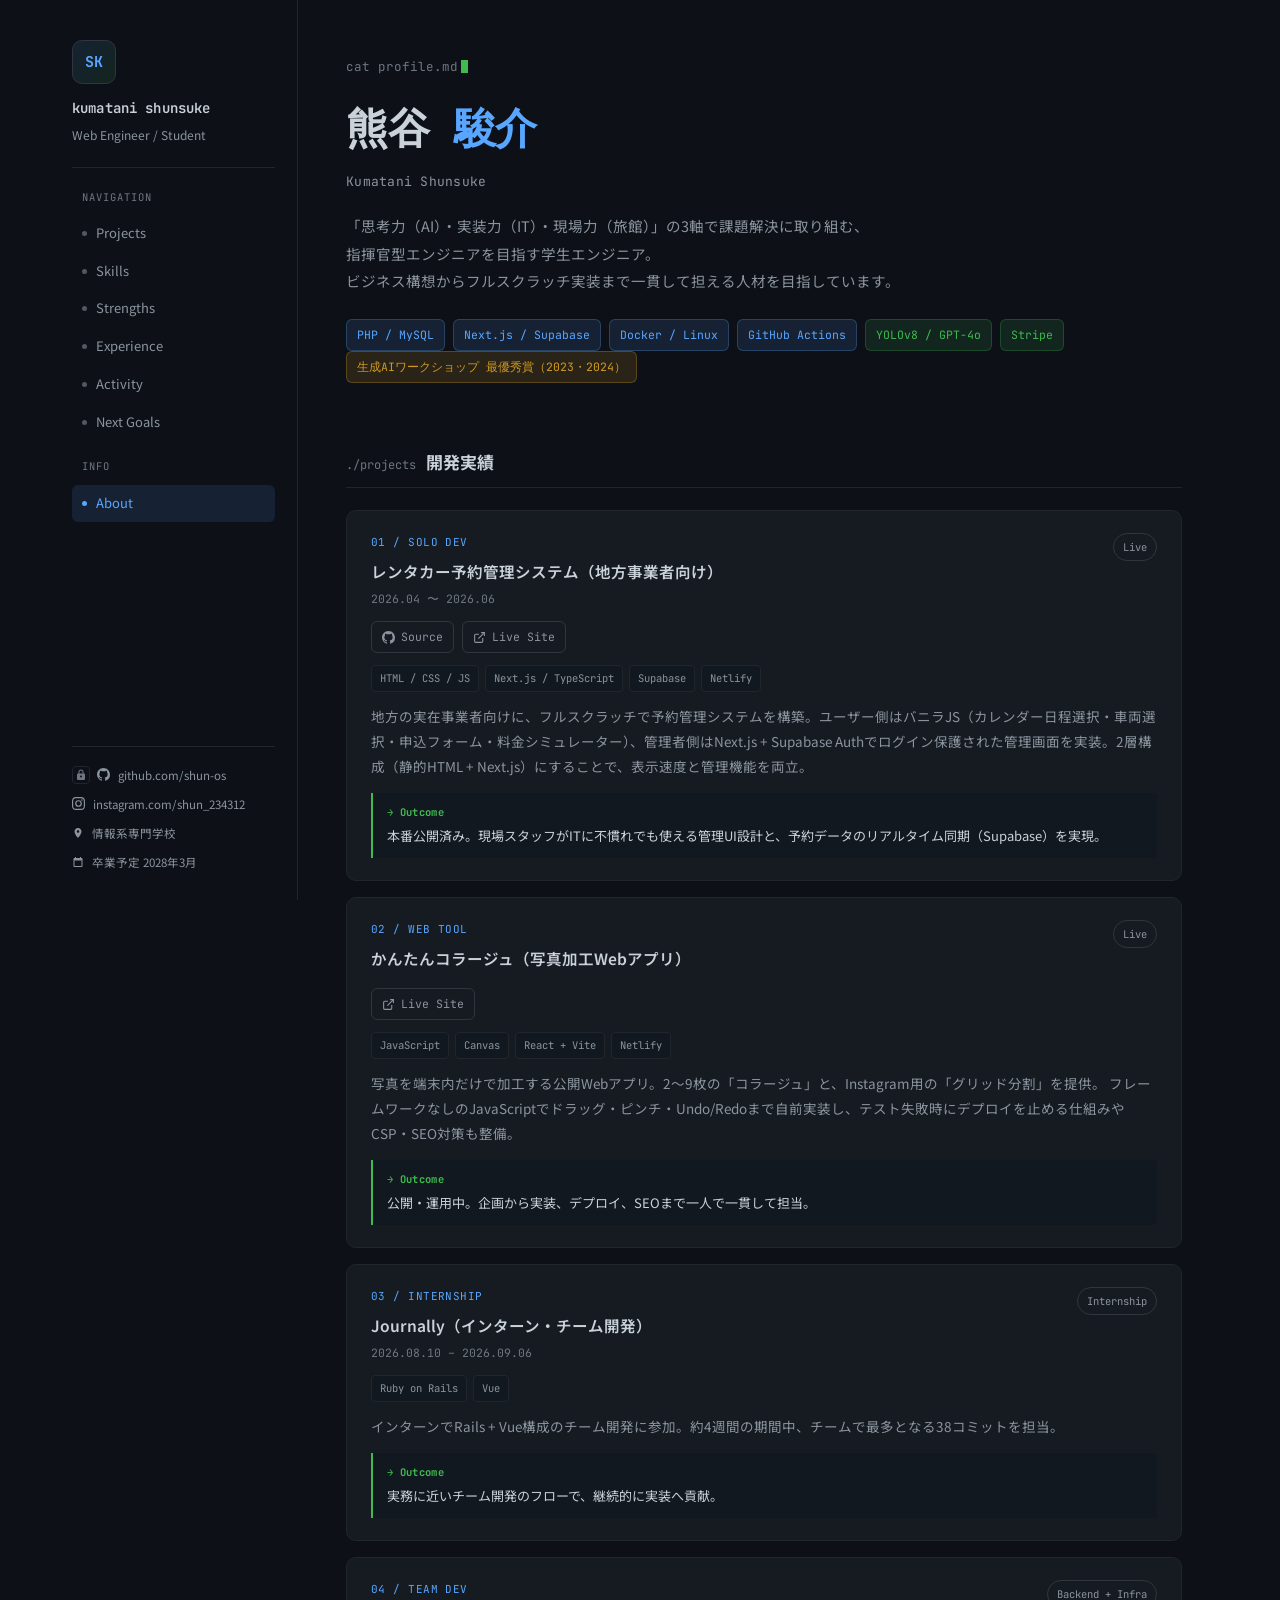
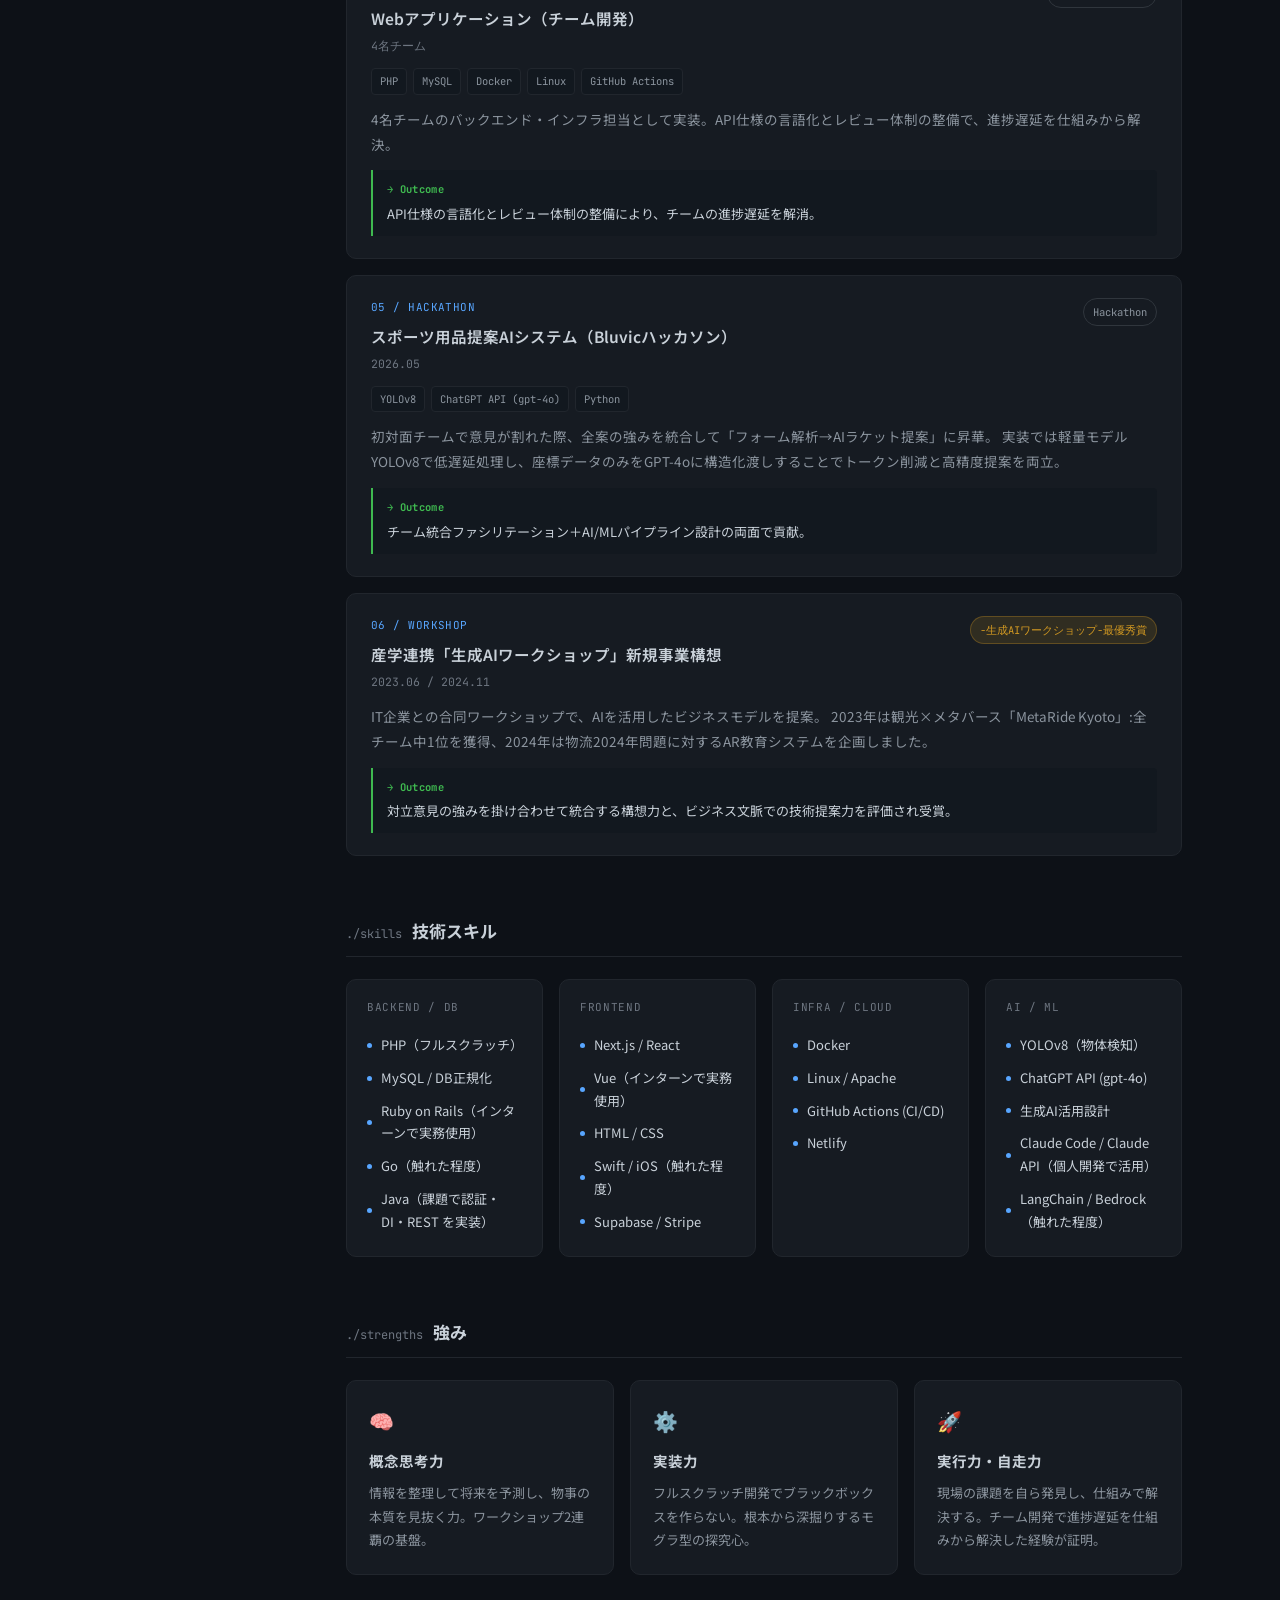
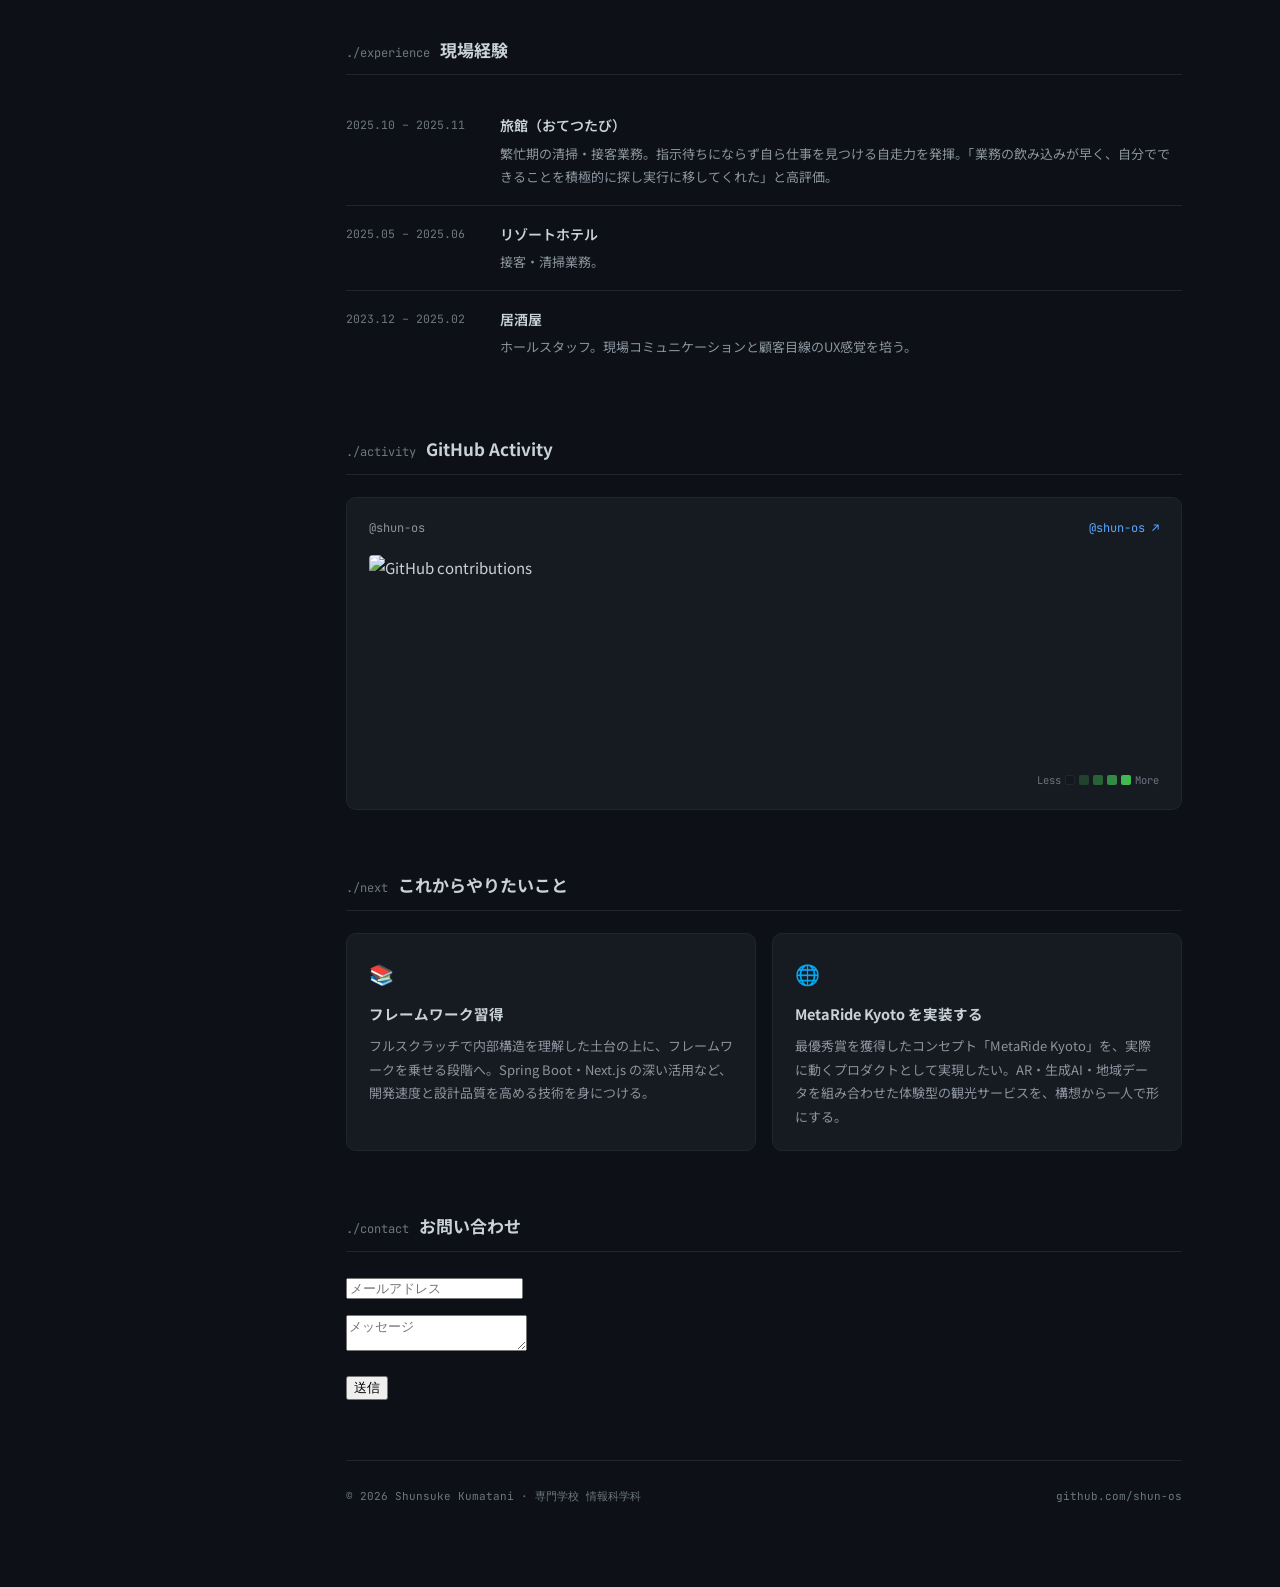
==== commit f4f234f4: "feat: add contact form (Netlify Forms) Co-Authored-By: Claude Sonnet 5.5 <noreply@anthropic.com>" ====
--- a/index.html
+++ b/index.html
@@ -407,6 +407,19 @@
       </div>
     </section>
 
+    <section class="section" id="contact">
+  <div class="section-header">
+    <span class="section-icon">./contact</span>
+    <span class="section-title">お問い合わせ</span>
+  </div>
+  <form name="contact" method="POST" data-netlify="true">
+    <input type="hidden" name="form-name" value="contact">
+    <p><input type="email" name="email" placeholder="メールアドレス" required></p>
+    <p><textarea name="message" placeholder="メッセージ" required></textarea></p>
+    <button type="submit">送信</button>
+  </form>
+</section>
+
     <!-- FOOTER -->
     <div class="footer-bar">
       <div class="footer-text">© 2026 Shunsuke Kumatani · 専門学校 情報科学科</div>
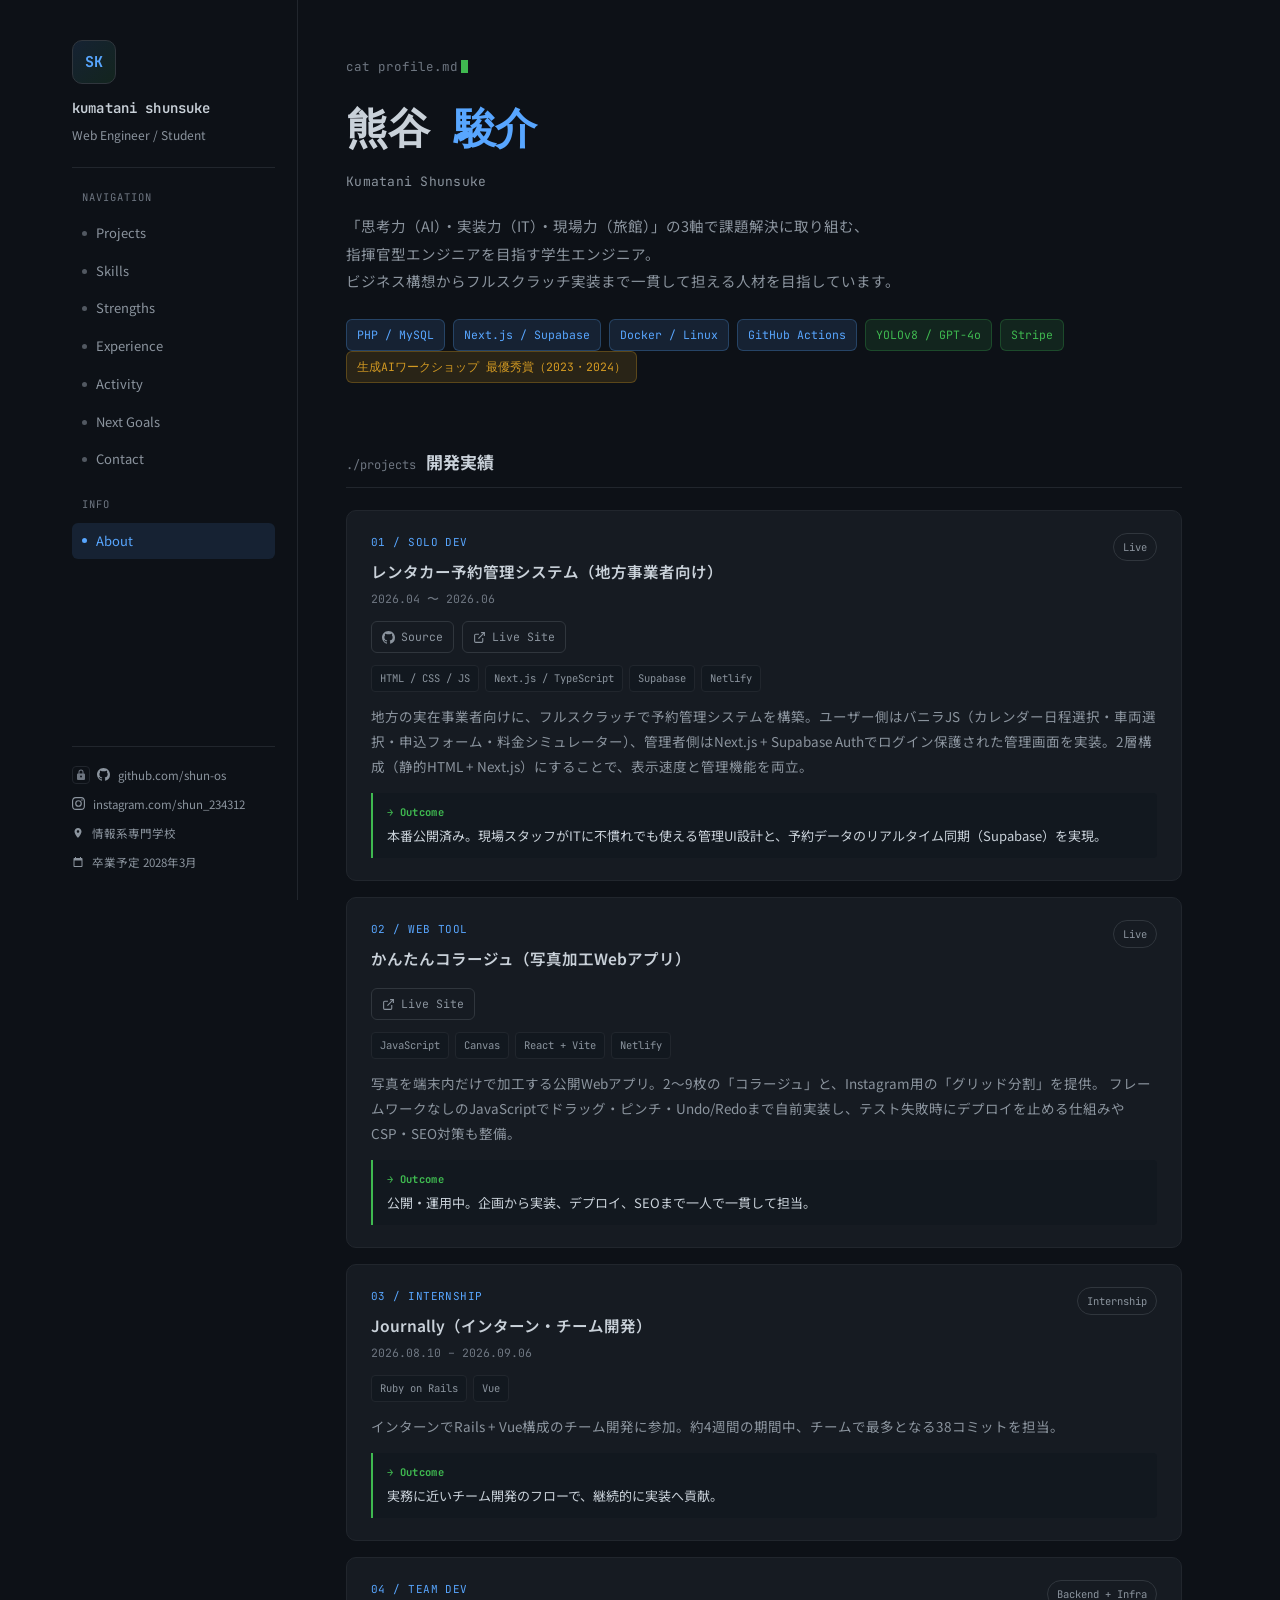
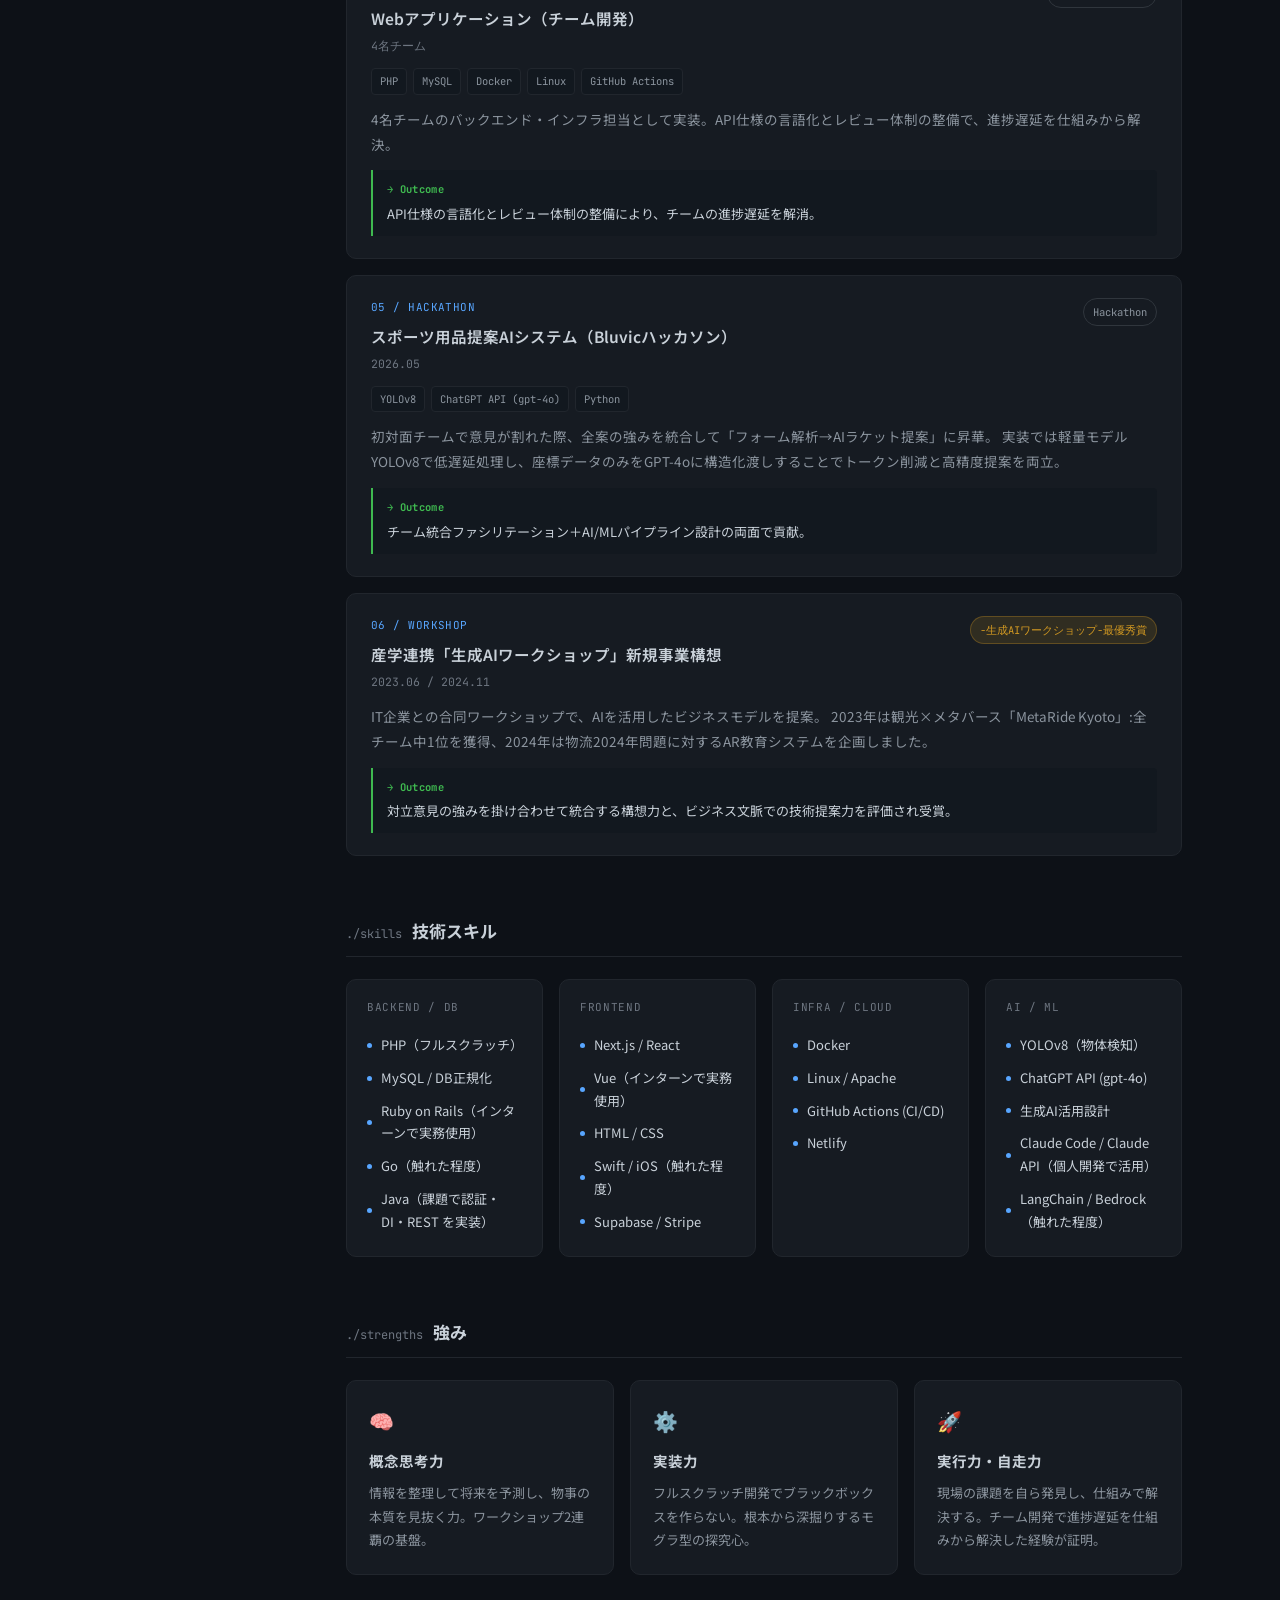
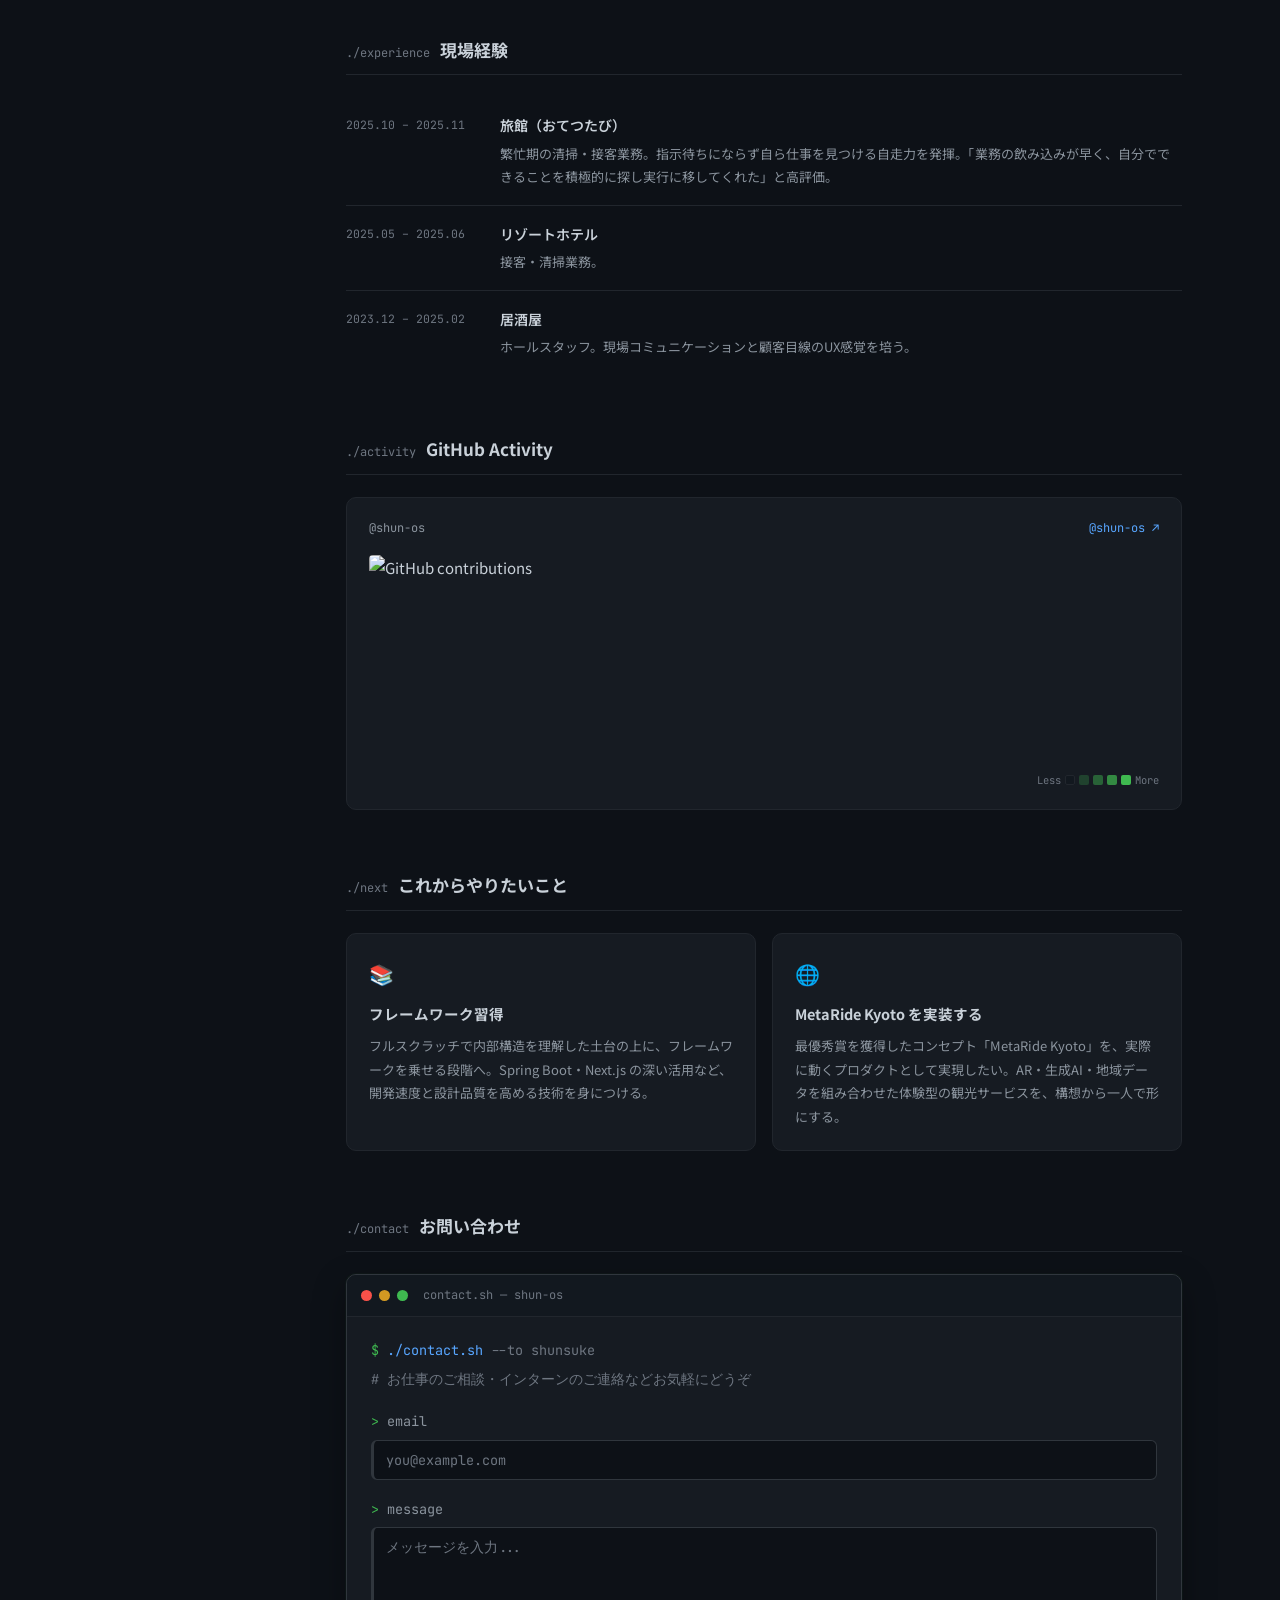
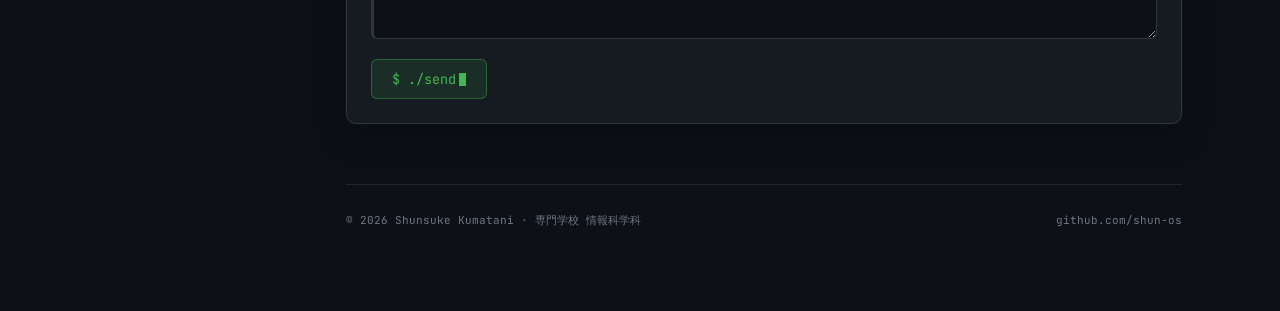
==== commit e2bdb139: "feat: restyle contact form as terminal window with async submit Co-Authored-By: Claude Sonnet 5.5 <n" ====
--- a/index.html
+++ b/index.html
@@ -41,6 +41,7 @@
       <a class="nav-item" href="#experience"><span class="nav-dot"></span>Experience</a>
       <a class="nav-item" href="#activity"><span class="nav-dot"></span>Activity</a>
       <a class="nav-item" href="#goals"><span class="nav-dot"></span>Next Goals</a>
+      <a class="nav-item" href="#contact"><span class="nav-dot"></span>Contact</a>
 
       <div class="nav-label">Info</div>
       <a class="nav-item" href="#about"><span class="nav-dot"></span>About</a>
@@ -407,18 +408,41 @@
       </div>
     </section>
 
+    <!-- CONTACT -->
     <section class="section" id="contact">
-  <div class="section-header">
-    <span class="section-icon">./contact</span>
-    <span class="section-title">お問い合わせ</span>
-  </div>
-  <form name="contact" method="POST" data-netlify="true">
-    <input type="hidden" name="form-name" value="contact">
-    <p><input type="email" name="email" placeholder="メールアドレス" required></p>
-    <p><textarea name="message" placeholder="メッセージ" required></textarea></p>
-    <button type="submit">送信</button>
-  </form>
-</section>
+      <div class="section-header">
+        <span class="section-icon">./contact</span>
+        <span class="section-title">お問い合わせ</span>
+      </div>
+
+      <div class="term">
+        <div class="term-bar">
+          <span class="term-dot r"></span><span class="term-dot y"></span><span class="term-dot g"></span>
+          <span class="term-name">contact.sh — shun-os</span>
+        </div>
+        <form class="term-body" id="contact-form" name="contact" method="POST" action="/" data-netlify="true" netlify-honeypot="bot-field">
+          <input type="hidden" name="form-name" value="contact">
+          <p class="hidden-field"><label>Don't fill this out: <input name="bot-field"></label></p>
+
+          <p class="term-line"><span class="term-prompt">$</span> <span class="term-cmd">./contact.sh</span> <span class="term-muted">--to shunsuke</span></p>
+          <p class="term-line term-muted"># お仕事のご相談・インターンのご連絡などお気軽にどうぞ</p>
+
+          <label class="term-field">
+            <span class="term-label"><span class="term-prompt">&gt;</span> email</span>
+            <input class="term-input" type="email" name="email" placeholder="you@example.com" autocomplete="email" required>
+          </label>
+          <label class="term-field">
+            <span class="term-label"><span class="term-prompt">&gt;</span> message</span>
+            <textarea class="term-input" name="message" rows="5" placeholder="メッセージを入力..." required></textarea>
+          </label>
+
+          <div class="term-actions">
+            <button class="term-submit" type="submit">$ ./send<span class="cursor"></span></button>
+            <span class="term-status" id="contact-status" role="status" aria-live="polite"></span>
+          </div>
+        </form>
+      </div>
+    </section>
 
     <!-- FOOTER -->
     <div class="footer-bar">
--- a/style.css
+++ b/style.css
@@ -664,6 +664,93 @@
   font-size: 11px;
   color: var(--text-dim);
 }
+
+/* ---------- CONTACT (terminal form) ---------- */
+.term {
+  background: var(--bg-card);
+  border: 1px solid var(--border);
+  border-radius: 10px;
+  overflow: hidden;
+  box-shadow: 0 0 0 1px rgba(63, 185, 80, 0.04), 0 12px 32px rgba(0, 0, 0, 0.35);
+}
+
+.term-bar {
+  display: flex;
+  align-items: center;
+  gap: 7px;
+  padding: 10px 14px;
+  background: var(--bg-elevated);
+  border-bottom: 1px solid var(--border-soft);
+}
+.term-dot { width: 11px; height: 11px; border-radius: 50%; }
+.term-dot.r { background: #f85149; }
+.term-dot.y { background: var(--orange); }
+.term-dot.g { background: var(--green); }
+.term-name {
+  margin-left: 8px;
+  font-family: var(--mono);
+  font-size: 12px;
+  color: var(--text-dim);
+}
+
+.term-body {
+  padding: 22px 24px 24px;
+  font-family: var(--mono);
+  font-size: 13.5px;
+}
+.term-line { margin: 0 0 6px; }
+.term-muted { color: var(--text-dim); }
+.term-prompt { color: var(--green); }
+.term-cmd { color: var(--blue); }
+.hidden-field { display: none; }
+
+.term-field { display: block; margin-top: 18px; }
+.term-label { display: block; margin-bottom: 6px; color: var(--text-muted); }
+
+.term-input {
+  display: block;
+  width: 100%;
+  background: var(--bg);
+  border: 1px solid var(--border);
+  border-left: 3px solid var(--border);
+  border-radius: var(--radius);
+  color: var(--text);
+  font-family: var(--mono);
+  font-size: 13.5px;
+  padding: 10px 12px;
+  resize: vertical;
+  transition: border-color 0.15s ease, box-shadow 0.15s ease;
+}
+.term-input::placeholder { color: var(--text-dim); }
+.term-input:focus {
+  outline: none;
+  border-color: var(--green);
+  box-shadow: 0 0 0 3px var(--green-dim);
+}
+
+.term-actions {
+  display: flex;
+  align-items: center;
+  flex-wrap: wrap;
+  gap: 16px;
+  margin-top: 20px;
+}
+.term-submit {
+  background: var(--green-dim);
+  border: 1px solid rgba(63, 185, 80, 0.4);
+  border-radius: var(--radius);
+  color: var(--green);
+  font-family: var(--mono);
+  font-size: 13.5px;
+  padding: 10px 20px;
+  cursor: pointer;
+  transition: background 0.15s ease, transform 0.15s ease;
+}
+.term-submit:hover { background: rgba(63, 185, 80, 0.22); transform: translateY(-1px); }
+.term-submit:disabled { opacity: 0.5; cursor: default; transform: none; }
+.term-status { font-size: 12.5px; }
+.term-status.ok { color: var(--green); }
+.term-status.err { color: #f85149; }
 
 /* ---------- RESPONSIVE ---------- */
 @media (max-width: 900px) {
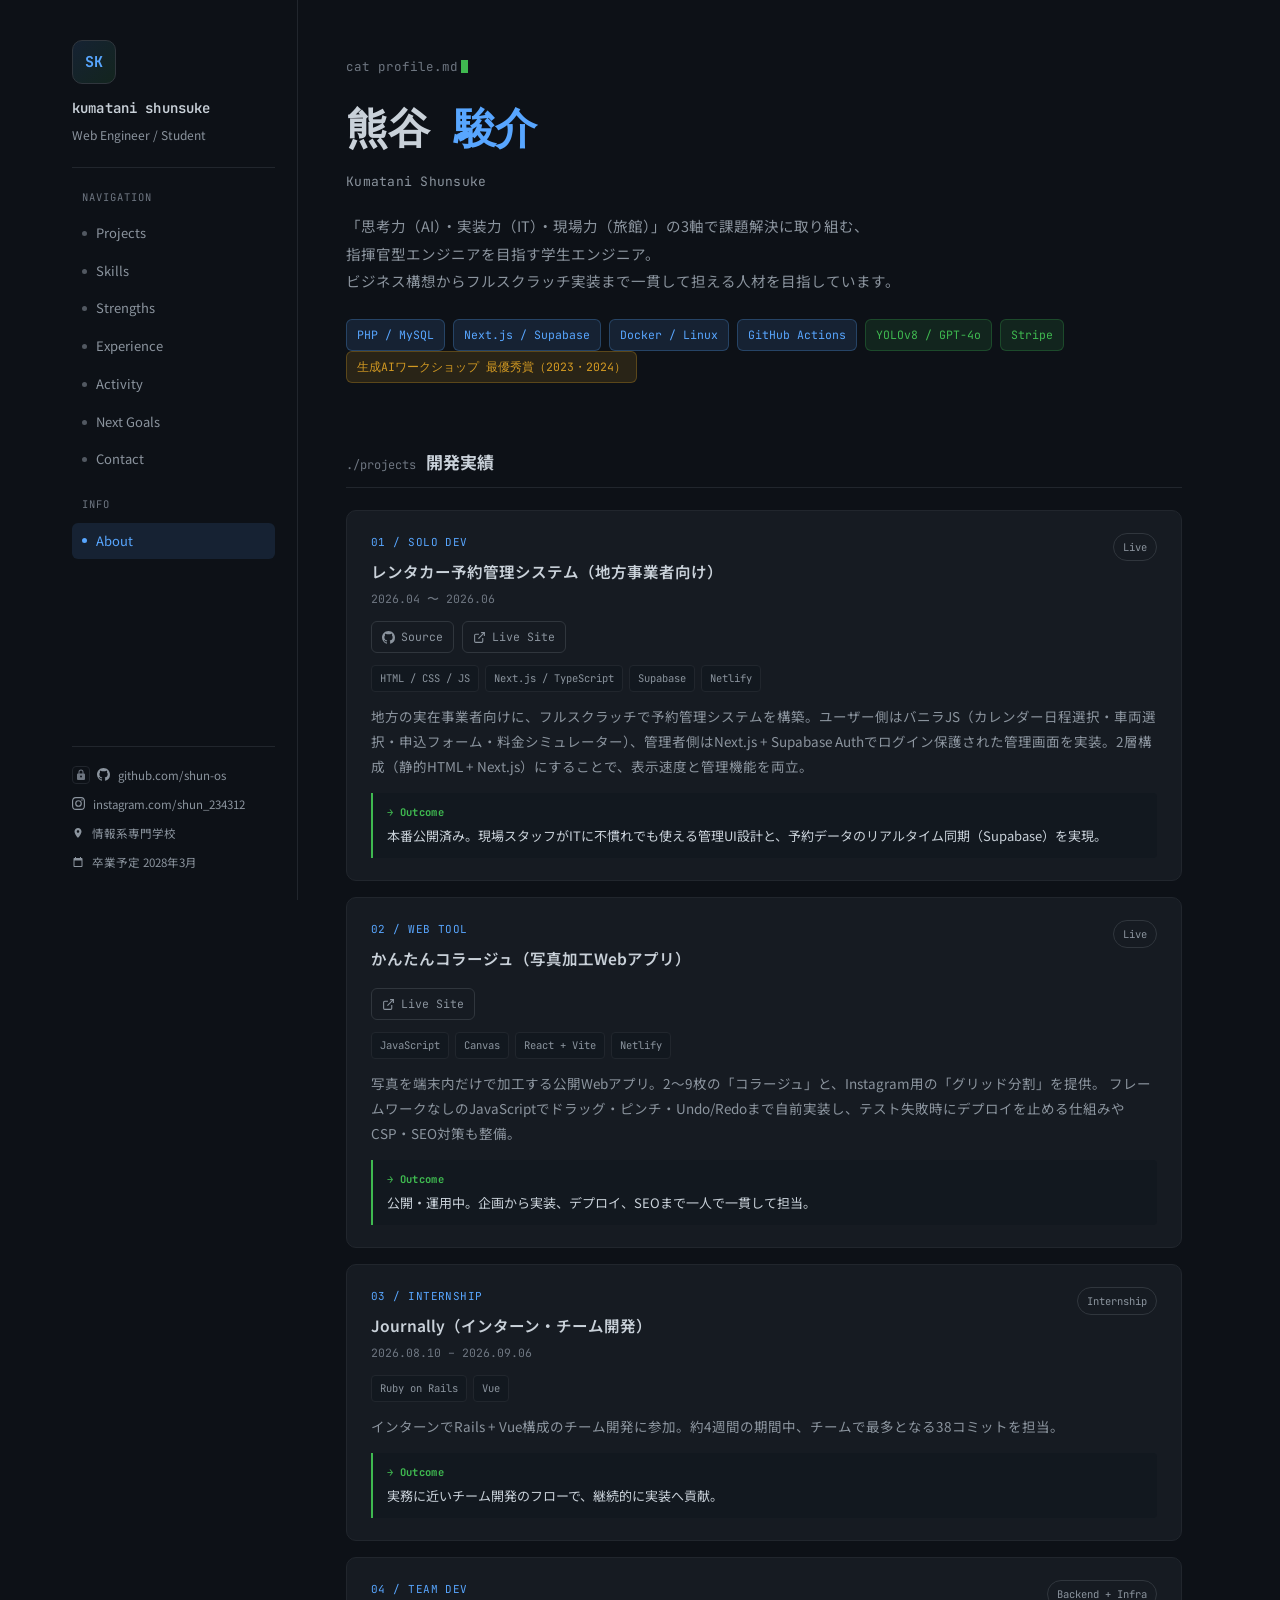
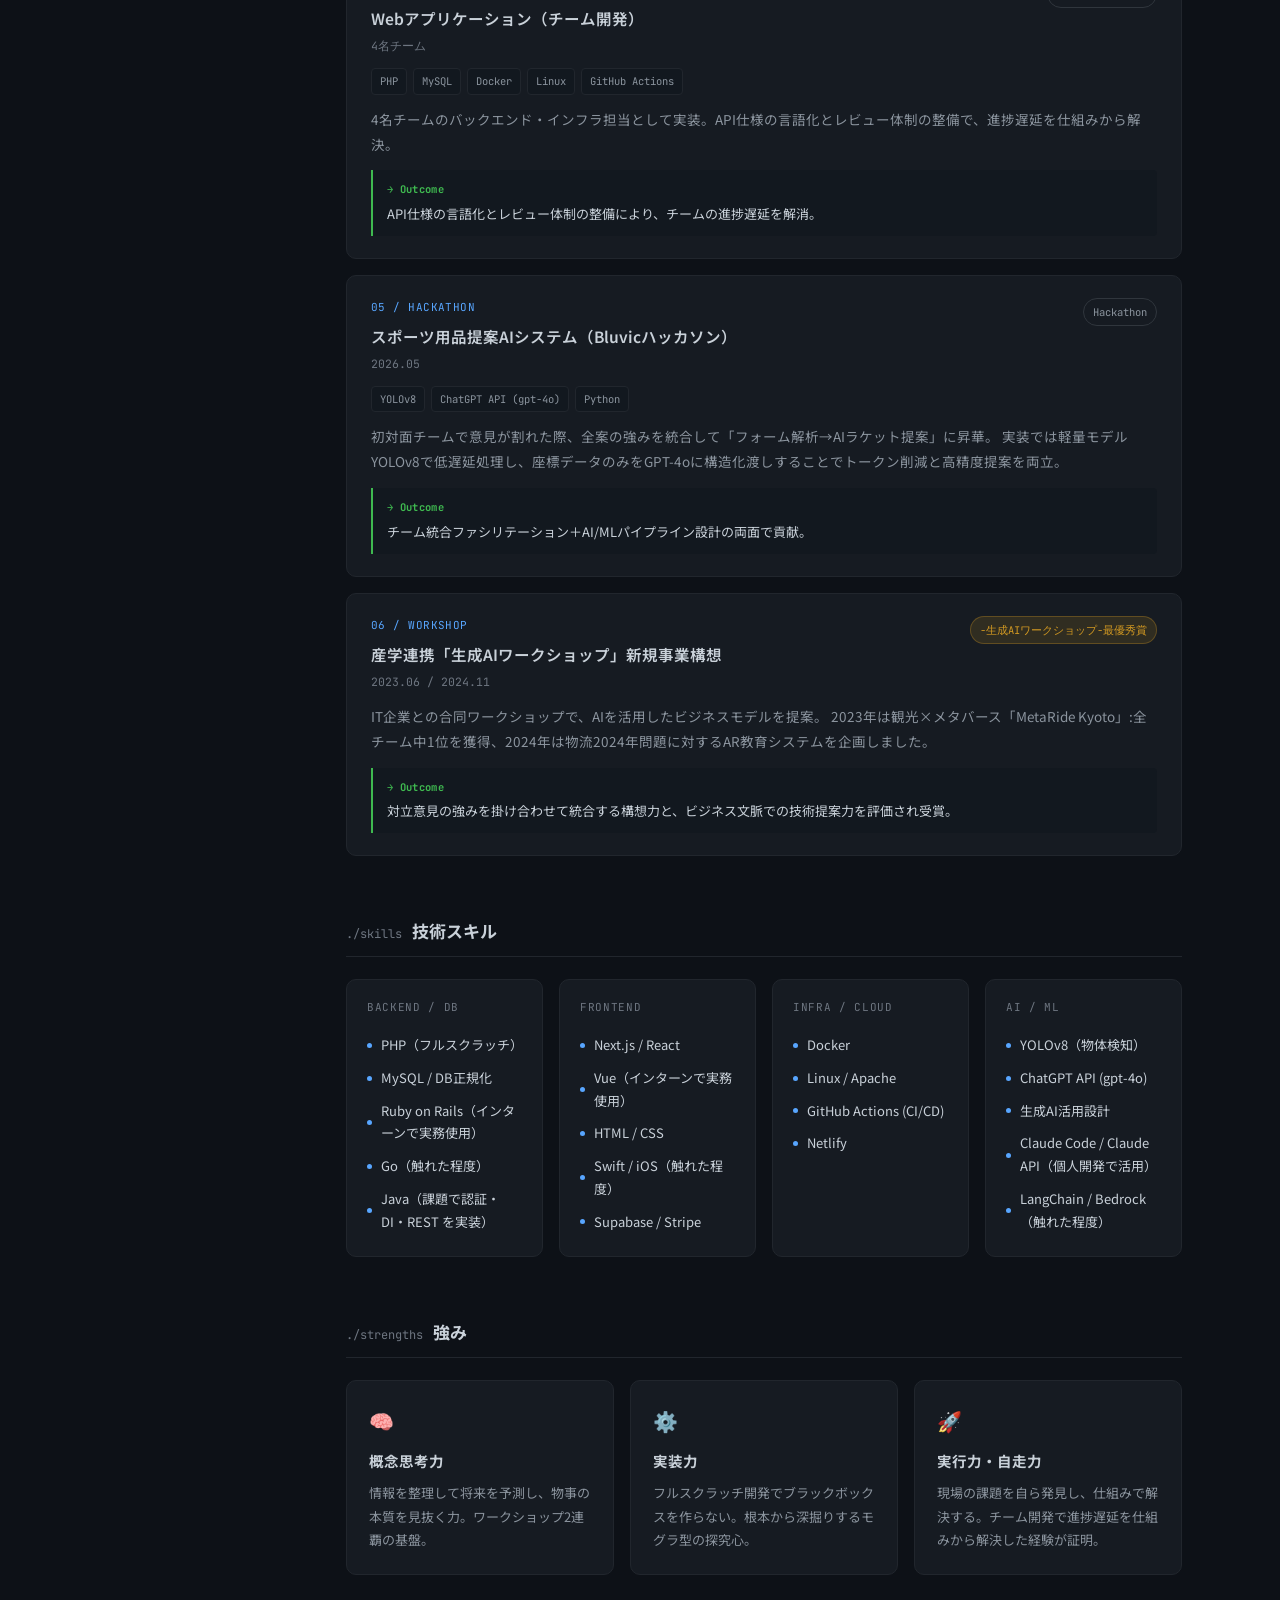
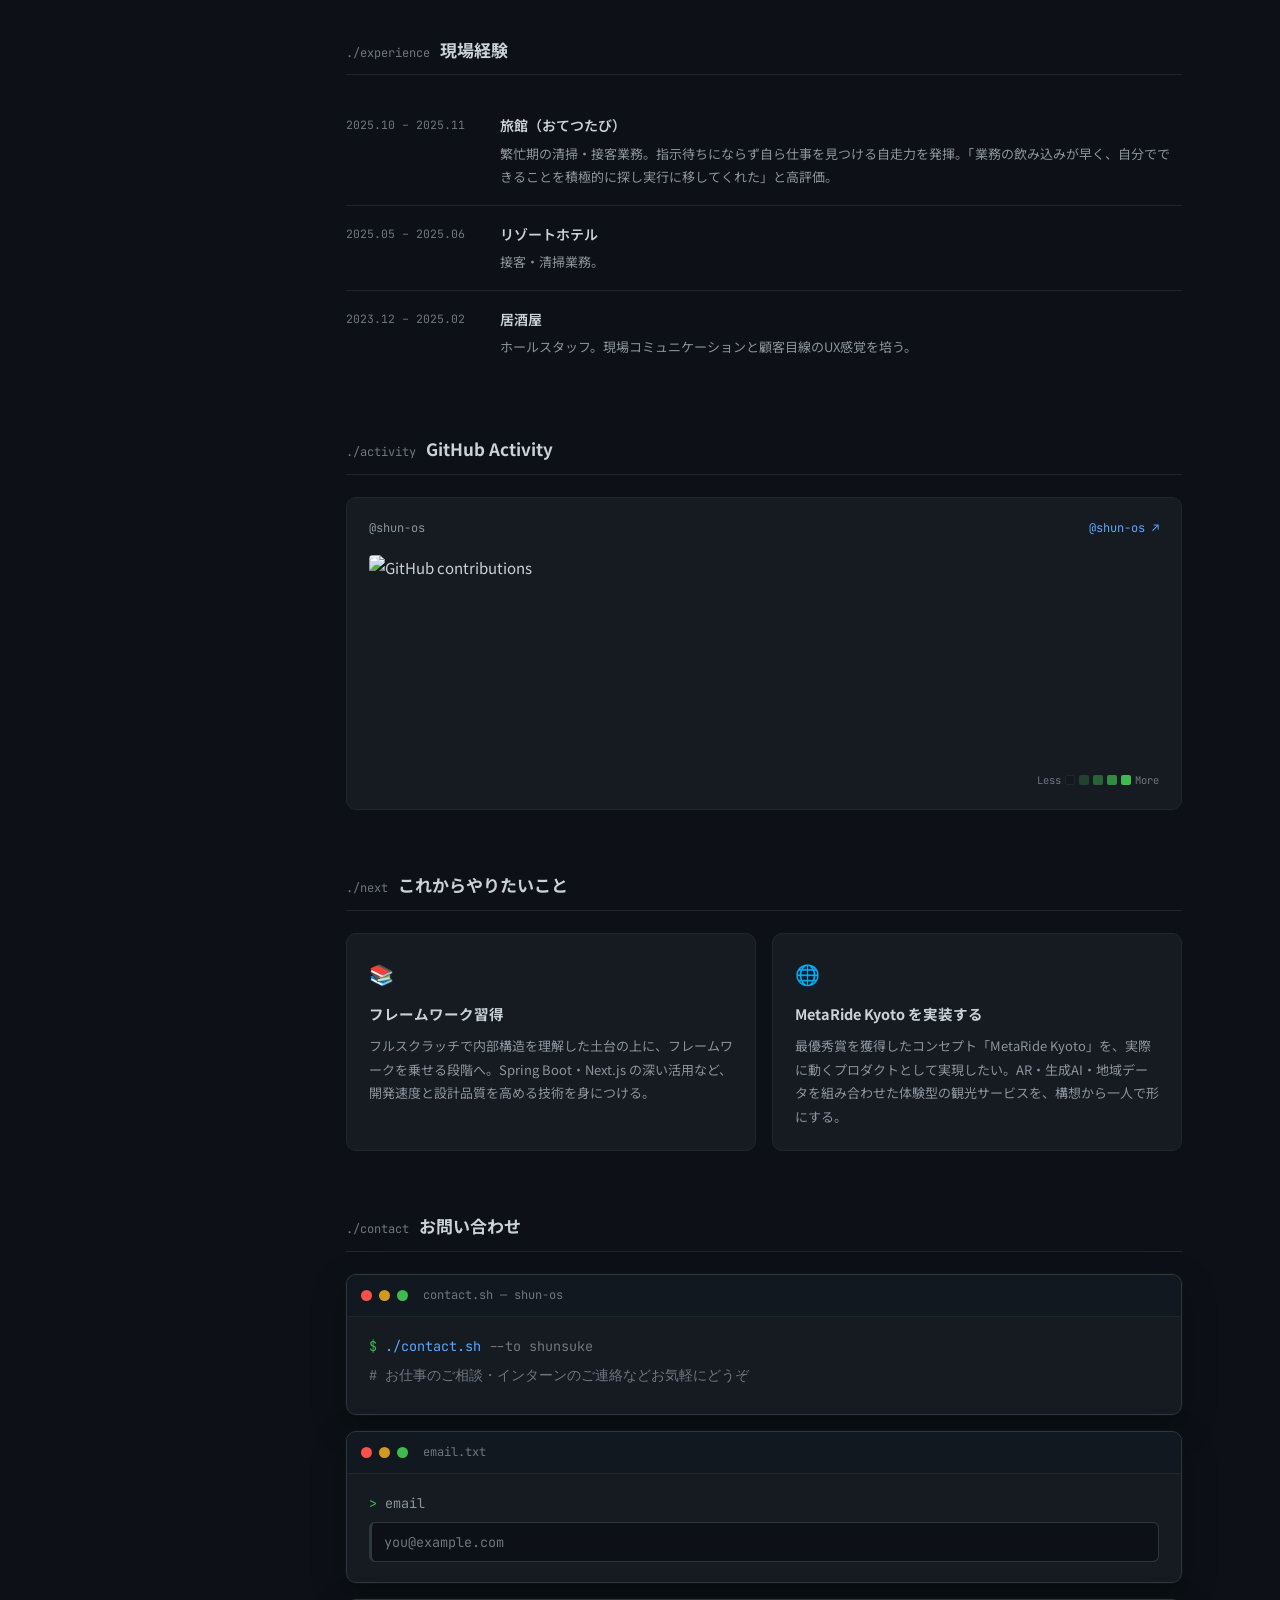
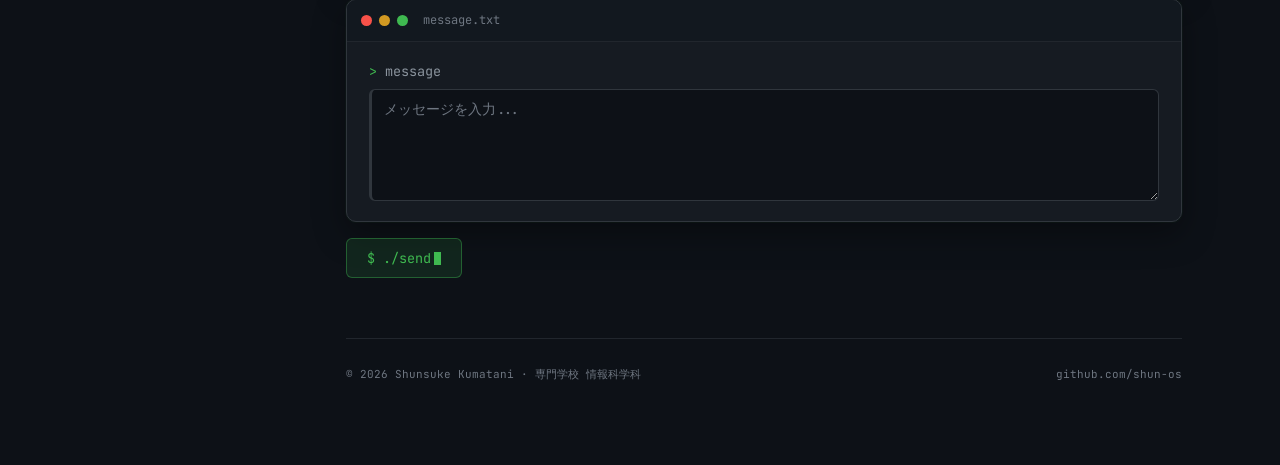
==== commit 7fd65298: "feat: give each contact field its own terminal window Co-Authored-By: Claude Sonnet 5.5 <noreply@ant" ====
--- a/index.html
+++ b/index.html
@@ -415,33 +415,48 @@
         <span class="section-title">お問い合わせ</span>
       </div>
 
-      <div class="term">
-        <div class="term-bar">
-          <span class="term-dot r"></span><span class="term-dot y"></span><span class="term-dot g"></span>
-          <span class="term-name">contact.sh — shun-os</span>
-        </div>
-        <form class="term-body" id="contact-form" name="contact" method="POST" action="/" data-netlify="true" netlify-honeypot="bot-field">
-          <input type="hidden" name="form-name" value="contact">
-          <p class="hidden-field"><label>Don't fill this out: <input name="bot-field"></label></p>
-
-          <p class="term-line"><span class="term-prompt">$</span> <span class="term-cmd">./contact.sh</span> <span class="term-muted">--to shunsuke</span></p>
-          <p class="term-line term-muted"># お仕事のご相談・インターンのご連絡などお気軽にどうぞ</p>
-
-          <label class="term-field">
+      <form class="term-form" id="contact-form" name="contact" method="POST" action="/" data-netlify="true" netlify-honeypot="bot-field">
+        <input type="hidden" name="form-name" value="contact">
+        <p class="hidden-field"><label>Don't fill this out: <input name="bot-field"></label></p>
+
+        <div class="term">
+          <div class="term-bar">
+            <span class="term-dot r"></span><span class="term-dot y"></span><span class="term-dot g"></span>
+            <span class="term-name">contact.sh — shun-os</span>
+          </div>
+          <div class="term-body">
+            <p class="term-line"><span class="term-prompt">$</span> <span class="term-cmd">./contact.sh</span> <span class="term-muted">--to shunsuke</span></p>
+            <p class="term-line term-muted"># お仕事のご相談・インターンのご連絡などお気軽にどうぞ</p>
+          </div>
+        </div>
+
+        <label class="term">
+          <div class="term-bar">
+            <span class="term-dot r"></span><span class="term-dot y"></span><span class="term-dot g"></span>
+            <span class="term-name">email.txt</span>
+          </div>
+          <div class="term-body">
             <span class="term-label"><span class="term-prompt">&gt;</span> email</span>
             <input class="term-input" type="email" name="email" placeholder="you@example.com" autocomplete="email" required>
-          </label>
-          <label class="term-field">
+          </div>
+        </label>
+
+        <label class="term">
+          <div class="term-bar">
+            <span class="term-dot r"></span><span class="term-dot y"></span><span class="term-dot g"></span>
+            <span class="term-name">message.txt</span>
+          </div>
+          <div class="term-body">
             <span class="term-label"><span class="term-prompt">&gt;</span> message</span>
             <textarea class="term-input" name="message" rows="5" placeholder="メッセージを入力..." required></textarea>
-          </label>
-
-          <div class="term-actions">
-            <button class="term-submit" type="submit">$ ./send<span class="cursor"></span></button>
-            <span class="term-status" id="contact-status" role="status" aria-live="polite"></span>
-          </div>
-        </form>
-      </div>
+          </div>
+        </label>
+
+        <div class="term-actions">
+          <button class="term-submit" type="submit">$ ./send<span class="cursor"></span></button>
+          <span class="term-status" id="contact-status" role="status" aria-live="polite"></span>
+        </div>
+      </form>
     </section>
 
     <!-- FOOTER -->
--- a/style.css
+++ b/style.css
@@ -693,8 +693,11 @@
   color: var(--text-dim);
 }
 
+.term-form { display: flex; flex-direction: column; gap: 16px; }
+label.term { display: block; cursor: text; }
+
 .term-body {
-  padding: 22px 24px 24px;
+  padding: 18px 22px 20px;
   font-family: var(--mono);
   font-size: 13.5px;
 }
@@ -704,7 +707,6 @@
 .term-cmd { color: var(--blue); }
 .hidden-field { display: none; }
 
-.term-field { display: block; margin-top: 18px; }
 .term-label { display: block; margin-bottom: 6px; color: var(--text-muted); }
 
 .term-input {
@@ -722,6 +724,7 @@
   transition: border-color 0.15s ease, box-shadow 0.15s ease;
 }
 .term-input::placeholder { color: var(--text-dim); }
+label.term:focus-within { border-color: rgba(63, 185, 80, 0.5); }
 .term-input:focus {
   outline: none;
   border-color: var(--green);
@@ -733,7 +736,6 @@
   align-items: center;
   flex-wrap: wrap;
   gap: 16px;
-  margin-top: 20px;
 }
 .term-submit {
   background: var(--green-dim);
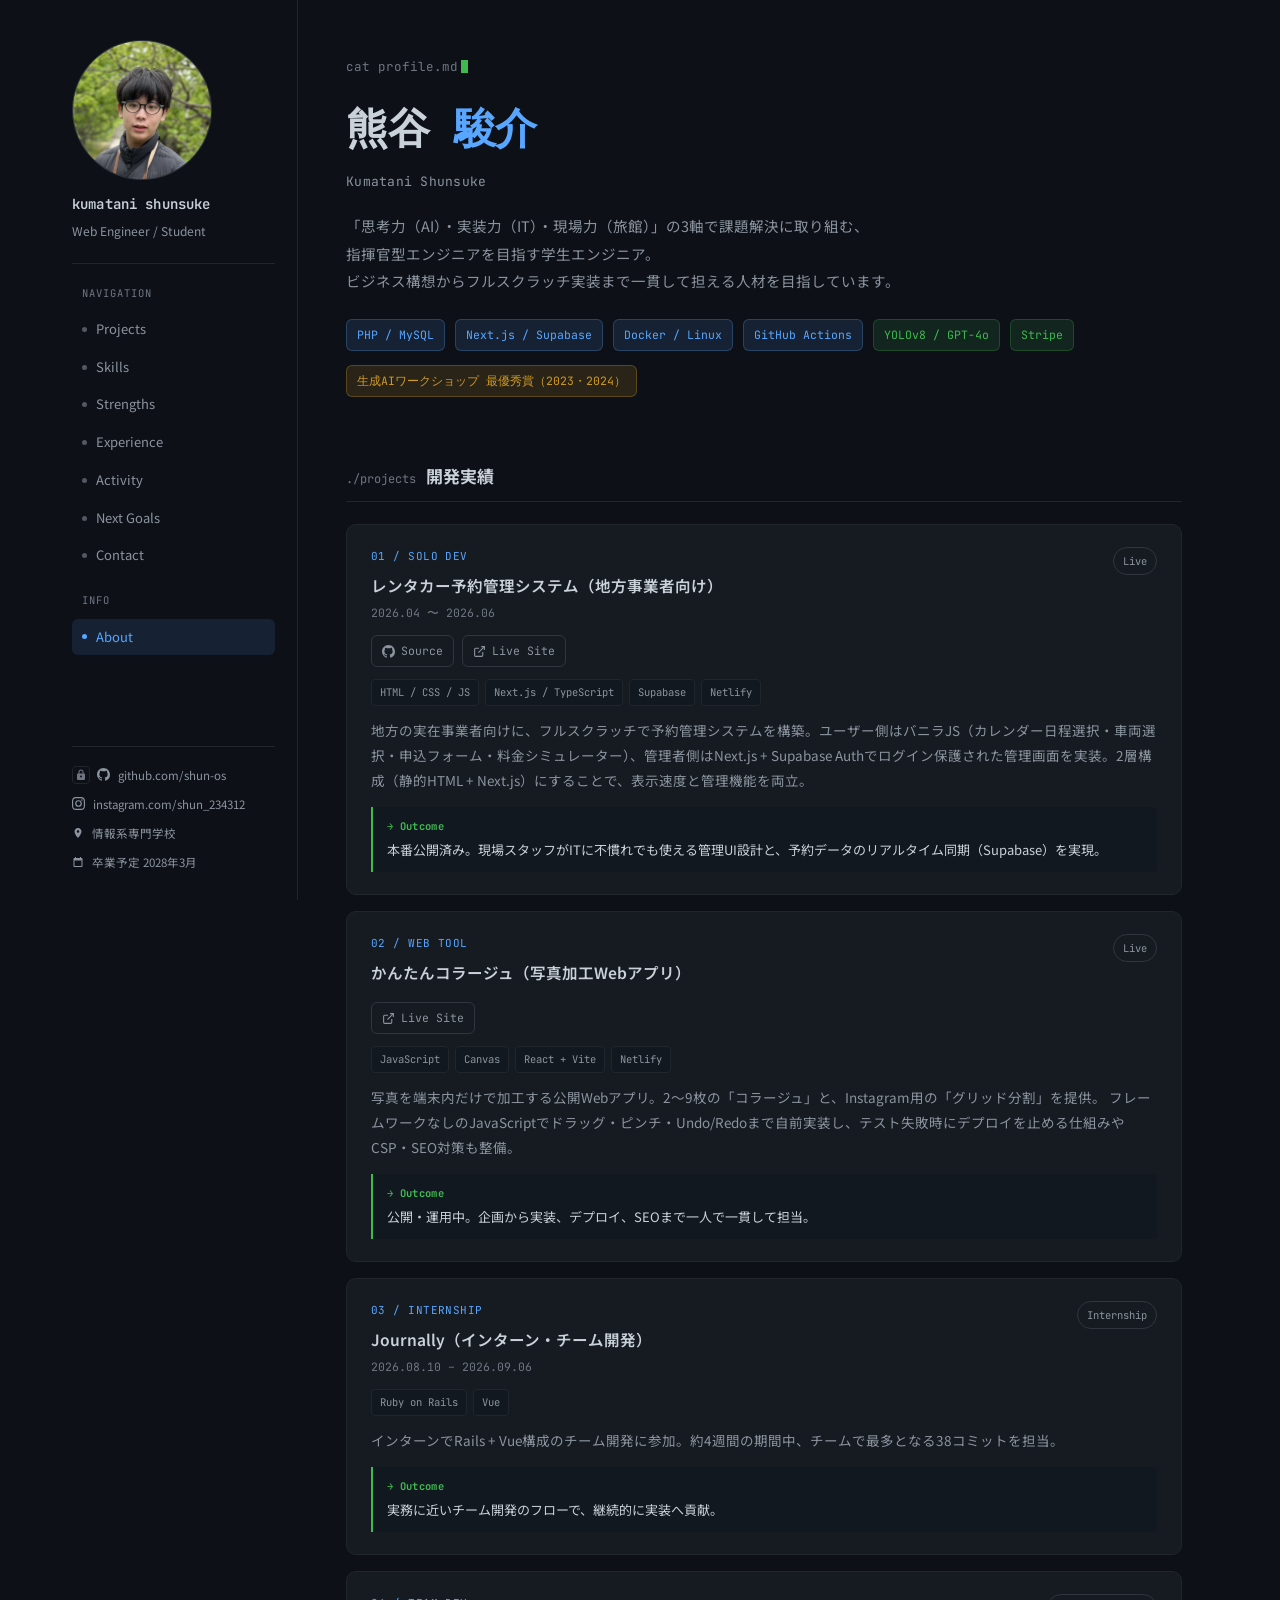
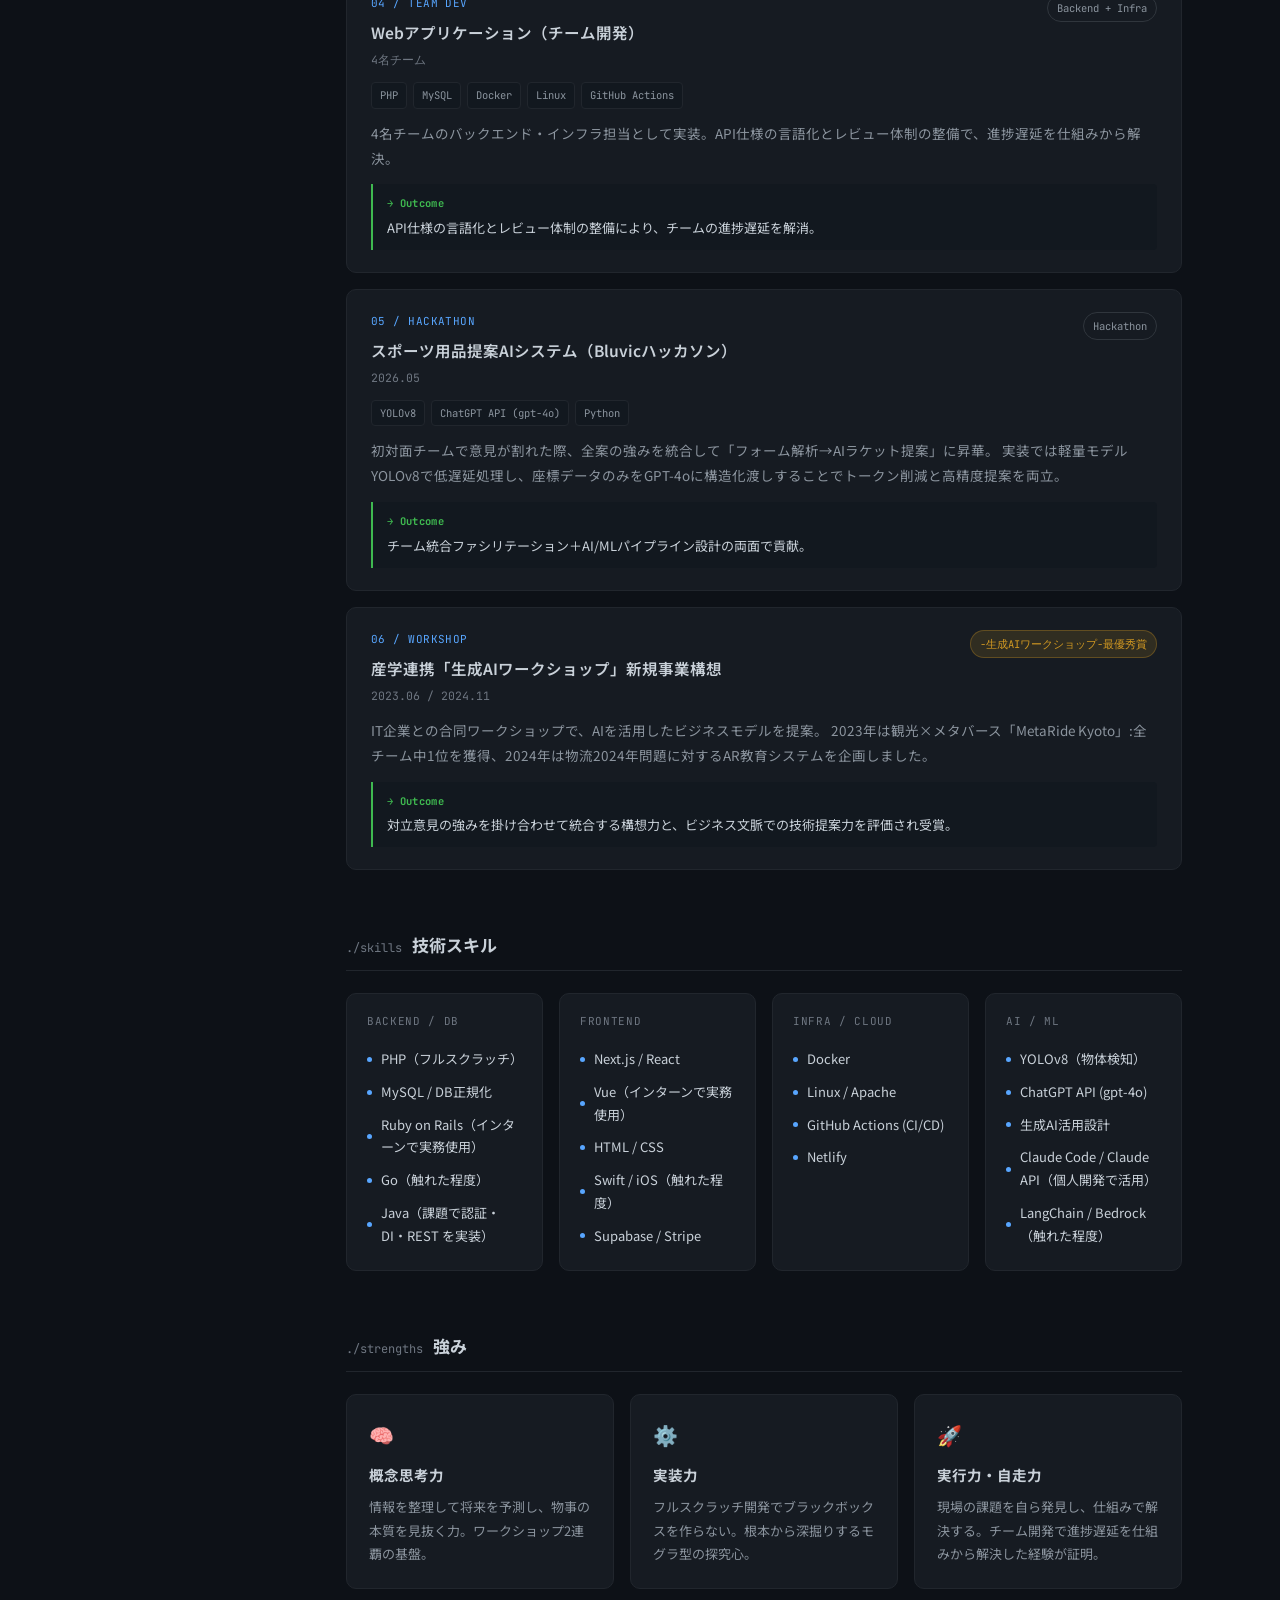
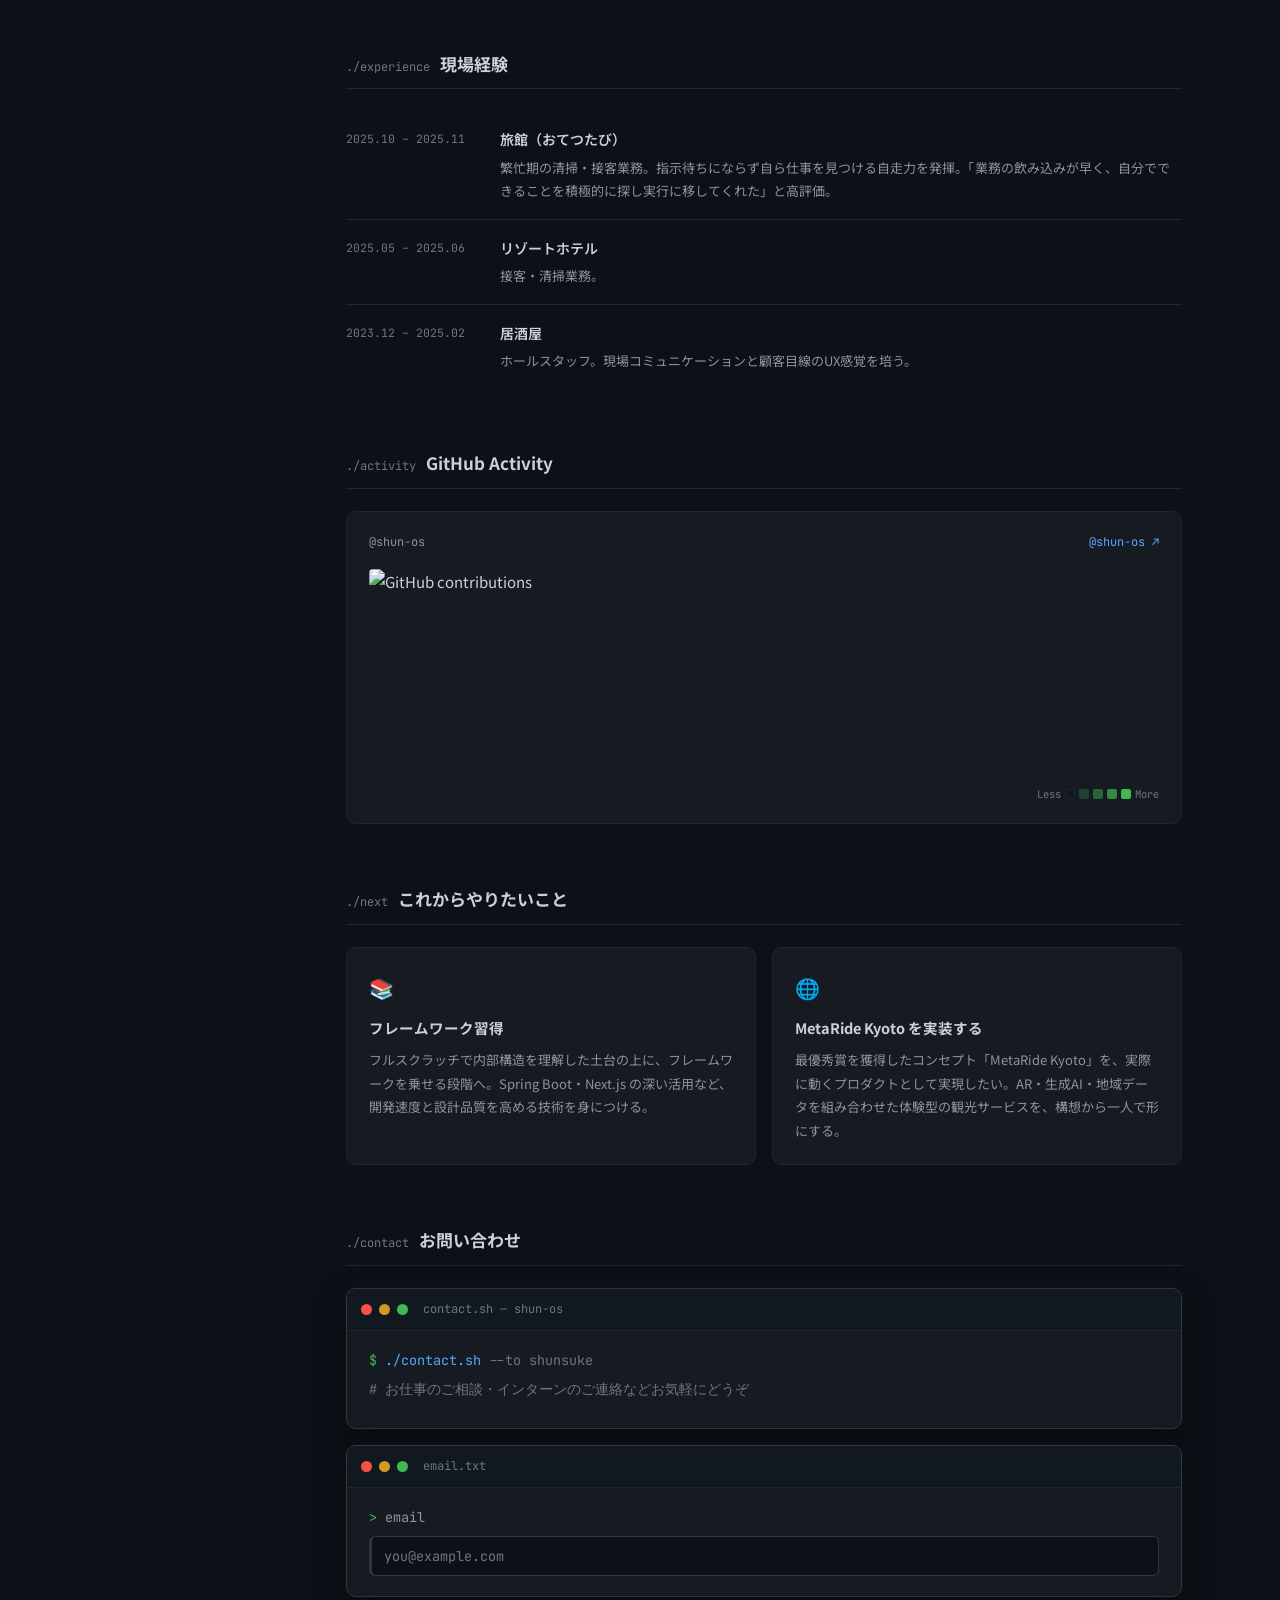
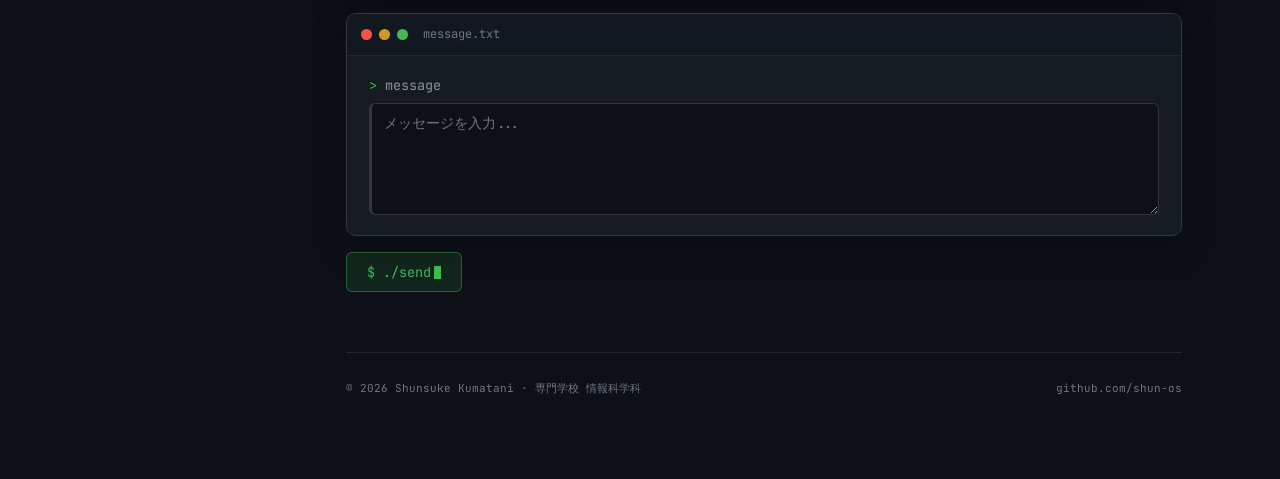
==== commit 27db141d: "feat: add profile photo avatar (sidebar and mobile header), widen hero tag spacing Co-Authored-By: C" ====
--- a/index.html
+++ b/index.html
@@ -13,11 +13,14 @@
 <!-- MOBILE HEADER -->
 <header class="mobile-header">
   <span class="mobile-name">kumatani shunsuke</span>
-  <button class="hamburger" id="hamburger" aria-label="メニューを開く">
-    <span></span>
-    <span></span>
-    <span></span>
-  </button>
+  <div class="mobile-right">
+    <div class="mobile-avatar">SK<img src="profile.jpg" alt="熊谷 駿介" onerror="this.remove()"></div>
+    <button class="hamburger" id="hamburger" aria-label="メニューを開く">
+      <span></span>
+      <span></span>
+      <span></span>
+    </button>
+  </div>
 </header>
 
 <!-- OVERLAY -->
@@ -28,7 +31,7 @@
   <!-- SIDEBAR -->
   <aside class="sidebar" id="sidebar">
     <div class="sidebar-profile">
-      <div class="sidebar-avatar">SK</div>
+      <div class="sidebar-avatar">SK<img src="profile.jpg" alt="熊谷 駿介" onerror="this.remove()"></div>
       <div class="sidebar-name">kumatani shunsuke</div>
       <div class="sidebar-role">Web Engineer / Student</div>
     </div>
--- a/style.css
+++ b/style.css
@@ -1,4 +1,5 @@
 :root {
+  --avatar-size: 140px; /* PC。スマホはこの31% */
   --bg: #0d1117;
   --bg-elevated: #12181f;
   --bg-card: #161b22;
@@ -61,6 +62,39 @@
   letter-spacing: 0.02em;
 }
 
+.mobile-right {
+  display: flex;
+  align-items: center;
+  gap: 12px;
+}
+
+.mobile-avatar {
+  position: relative;
+  width: calc(var(--avatar-size) * 0.31);
+  height: calc(var(--avatar-size) * 0.31);
+  border-radius: 50%;
+  overflow: hidden;
+  background: linear-gradient(135deg, var(--blue-dim), var(--green-dim));
+  border: 1px solid var(--border);
+  color: var(--blue);
+  font-family: var(--mono);
+  font-weight: 700;
+  font-size: 12px;
+  display: flex;
+  align-items: center;
+  justify-content: center;
+}
+
+.sidebar-avatar img,
+.mobile-avatar img {
+  position: absolute;
+  inset: 0;
+  width: 100%;
+  height: 100%;
+  object-fit: cover;
+  transform: translate(2%, 9.5%) scale(1.45);
+}
+
 .hamburger {
   width: 32px;
   height: 32px;
@@ -124,9 +158,11 @@
 }
 
 .sidebar-avatar {
-  width: 44px;
-  height: 44px;
-  border-radius: 10px;
+  position: relative;
+  overflow: hidden;
+  width: var(--avatar-size);
+  height: var(--avatar-size);
+  border-radius: 50%;
   background: linear-gradient(135deg, var(--blue-dim), var(--green-dim));
   border: 1px solid var(--border);
   color: var(--blue);
@@ -304,7 +340,11 @@
 .hero-tags {
   display: flex;
   flex-wrap: wrap;
-  gap: 8px;
+  gap: 10px;
+}
+
+.hero-tags + .hero-tags {
+  margin-top: 14px;
 }
 
 .tag {
@@ -945,4 +985,4 @@
   flex-shrink: 0;
 }
 
-.life-event-memo { color: var(--text); }+.life-event-memo { color: var(--text); }
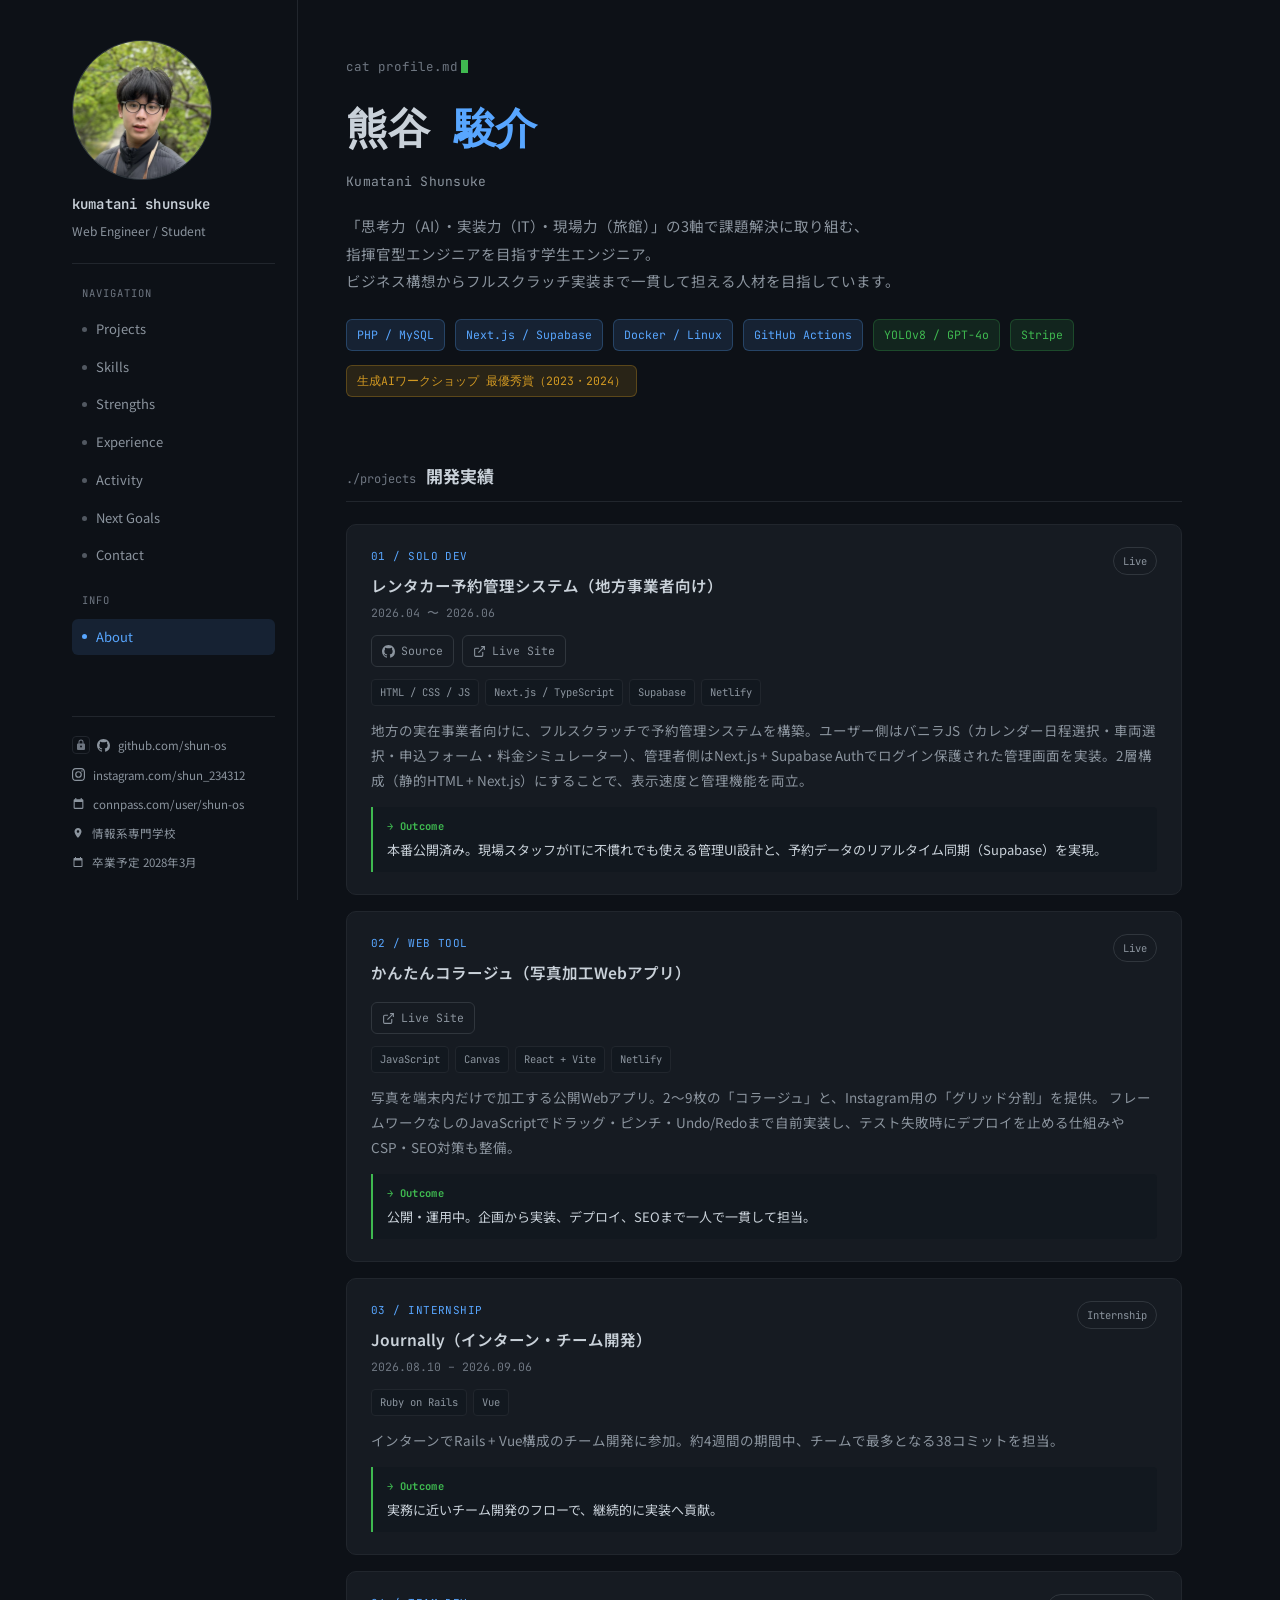
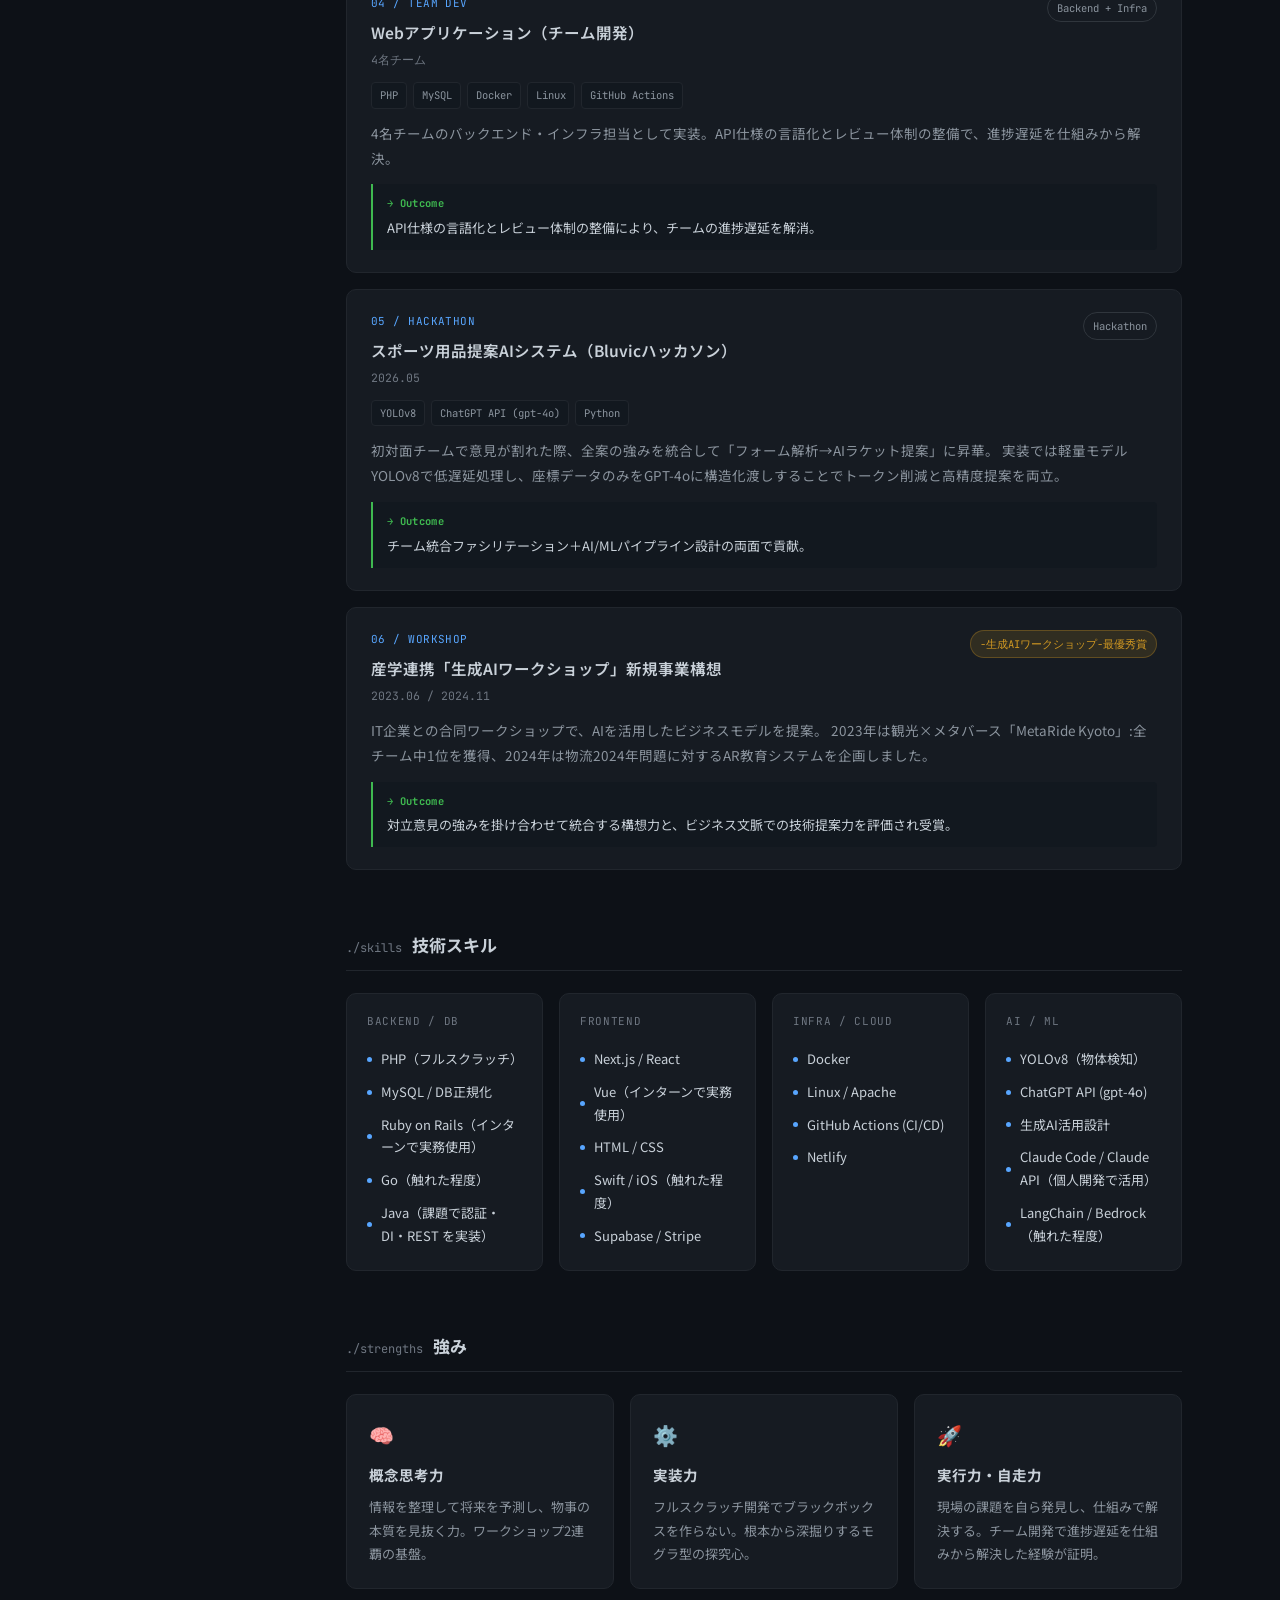
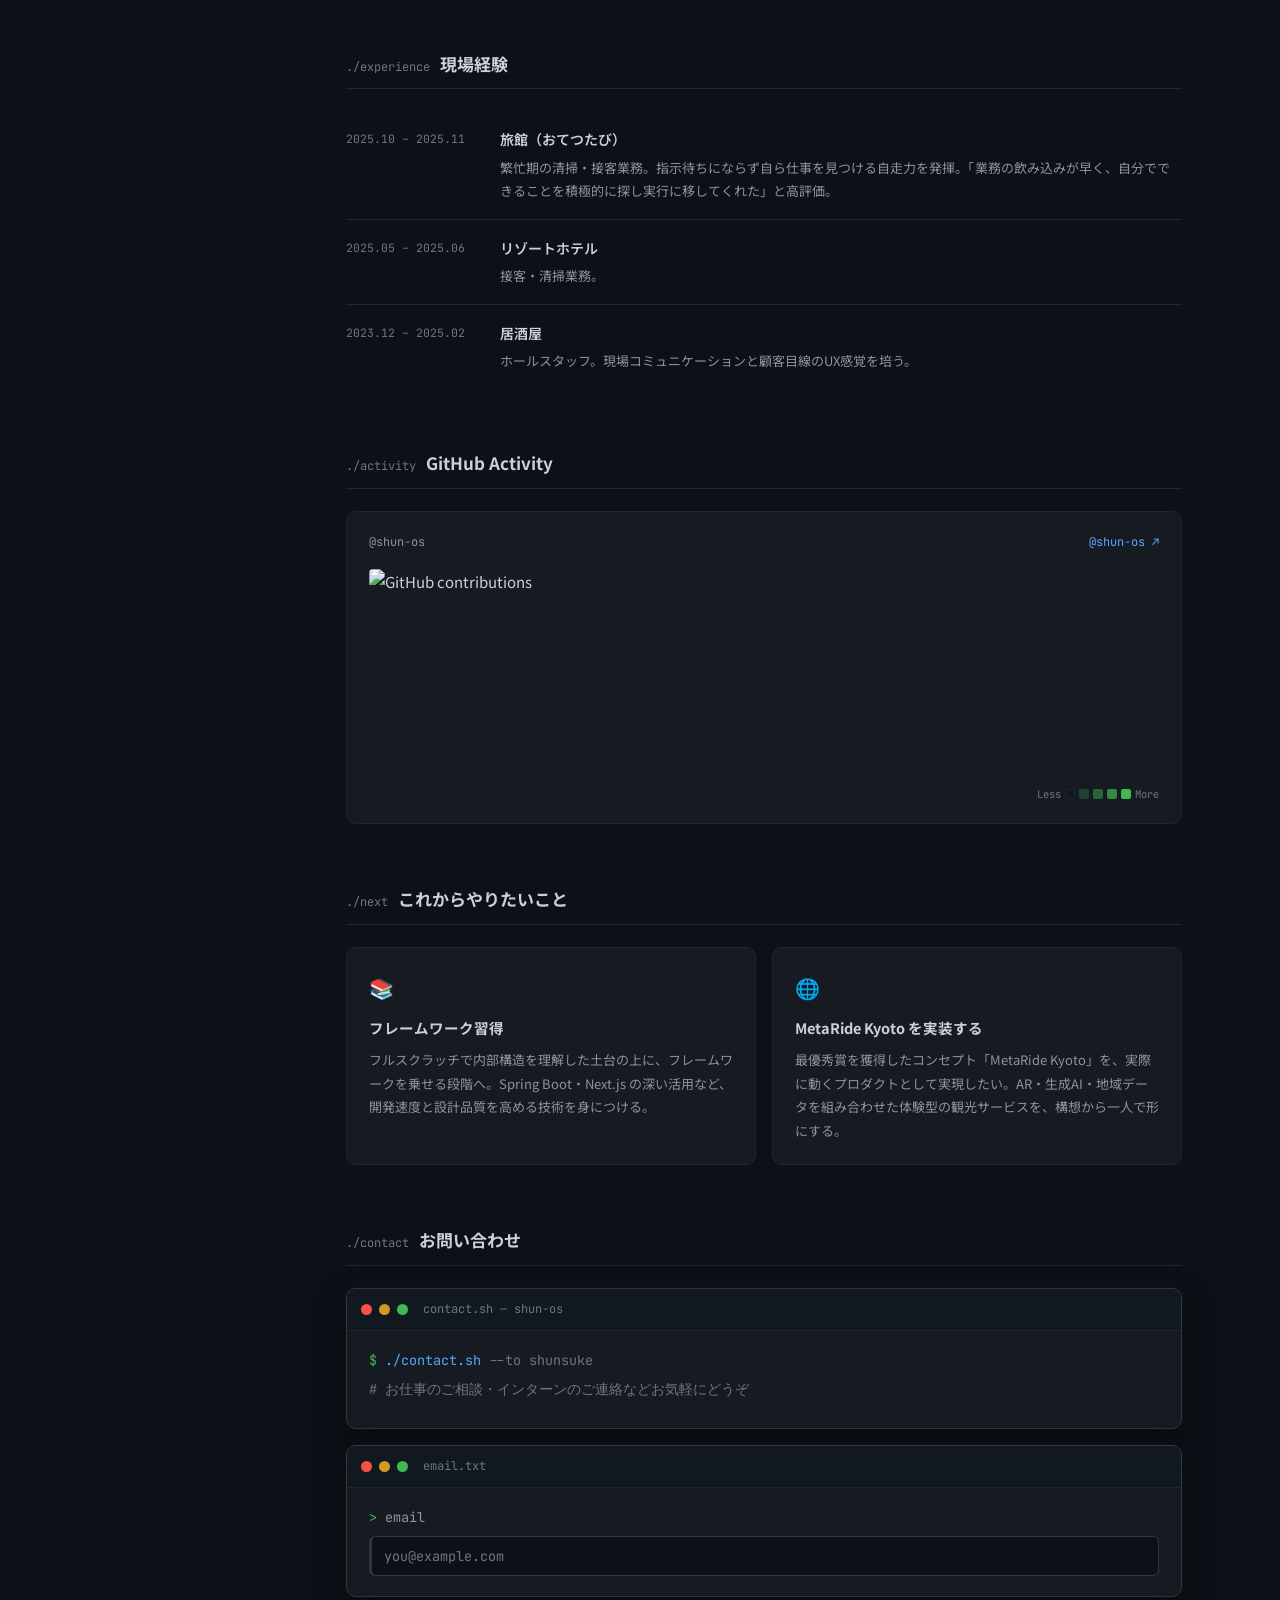
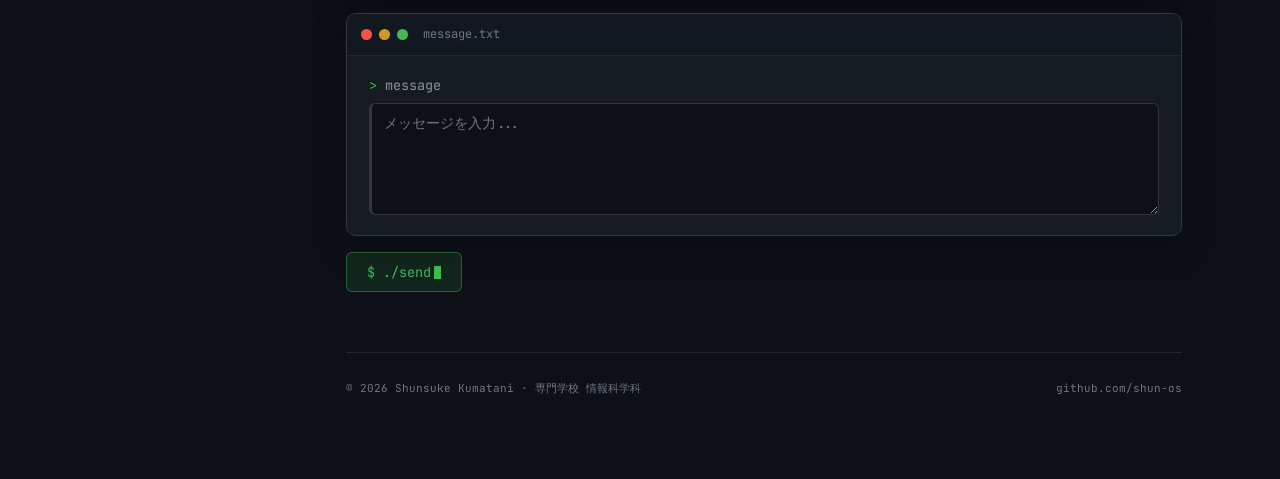
==== commit 53f94a68: "feat: add connpass link to sidebar Co-Authored-By: Claude Sonnet 5.5 <noreply@anthropic.com>" ====
--- a/index.html
+++ b/index.html
@@ -63,6 +63,10 @@
       <a class="sidebar-link" href="https://instagram.com/shun_234312" target="_blank">
         <svg width="13" height="13" viewBox="0 0 24 24" fill="currentColor"><path d="M12 2.163c3.204 0 3.584.012 4.85.07 3.252.148 4.771 1.691 4.919 4.919.058 1.265.069 1.645.069 4.849 0 3.205-.012 3.584-.069 4.849-.149 3.225-1.664 4.771-4.919 4.919-1.266.058-1.644.07-4.85.07-3.204 0-3.584-.012-4.849-.07-3.26-.149-4.771-1.699-4.919-4.92-.058-1.265-.07-1.644-.07-4.849 0-3.204.013-3.583.07-4.849.149-3.227 1.664-4.771 4.919-4.919 1.266-.057 1.645-.069 4.849-.069zm0-2.163c-3.259 0-3.667.014-4.947.072-4.358.2-6.78 2.618-6.98 6.98-.059 1.281-.073 1.689-.073 4.948 0 3.259.014 3.668.072 4.948.2 4.358 2.618 6.78 6.98 6.98 1.281.058 1.689.072 4.948.072 3.259 0 3.668-.014 4.948-.072 4.354-.2 6.782-2.618 6.979-6.98.059-1.28.073-1.689.073-4.948 0-3.259-.014-3.667-.072-4.947-.196-4.354-2.617-6.78-6.979-6.98-1.281-.059-1.69-.073-4.949-.073zm0 5.838a6.162 6.162 0 100 12.324 6.162 6.162 0 000-12.324zm0 10.162a4 4 0 110-8 4 4 0 010 8zm6.406-11.845a1.44 1.44 0 100 2.881 1.44 1.44 0 000-2.881z"/></svg>
         instagram.com/shun_234312
+      </a>
+      <a class="sidebar-link" href="https://connpass.com/user/shun-os/" target="_blank" rel="noopener">
+        <svg width="13" height="13" viewBox="0 0 24 24" fill="currentColor"><path d="M19 4h-1V2h-2v2H8V2H6v2H5c-1.11 0-1.99.9-1.99 2L3 20c0 1.1.89 2 2 2h14c1.1 0 2-.9 2-2V6c0-1.1-.9-2-2-2zm0 16H5V9h14v11z"/></svg>
+        connpass.com/user/shun-os
       </a>
       <div class="sidebar-link" style="color:var(--text-muted); cursor:default;">
         <svg width="12" height="12" viewBox="0 0 24 24" fill="currentColor"><path d="M12 2C8.13 2 5 5.13 5 9c0 5.25 7 13 7 13s7-7.75 7-13c0-3.87-3.13-7-7-7zm0 9.5c-1.38 0-2.5-1.12-2.5-2.5s1.12-2.5 2.5-2.5 2.5 1.12 2.5 2.5-1.12 2.5-2.5 2.5z"/></svg>
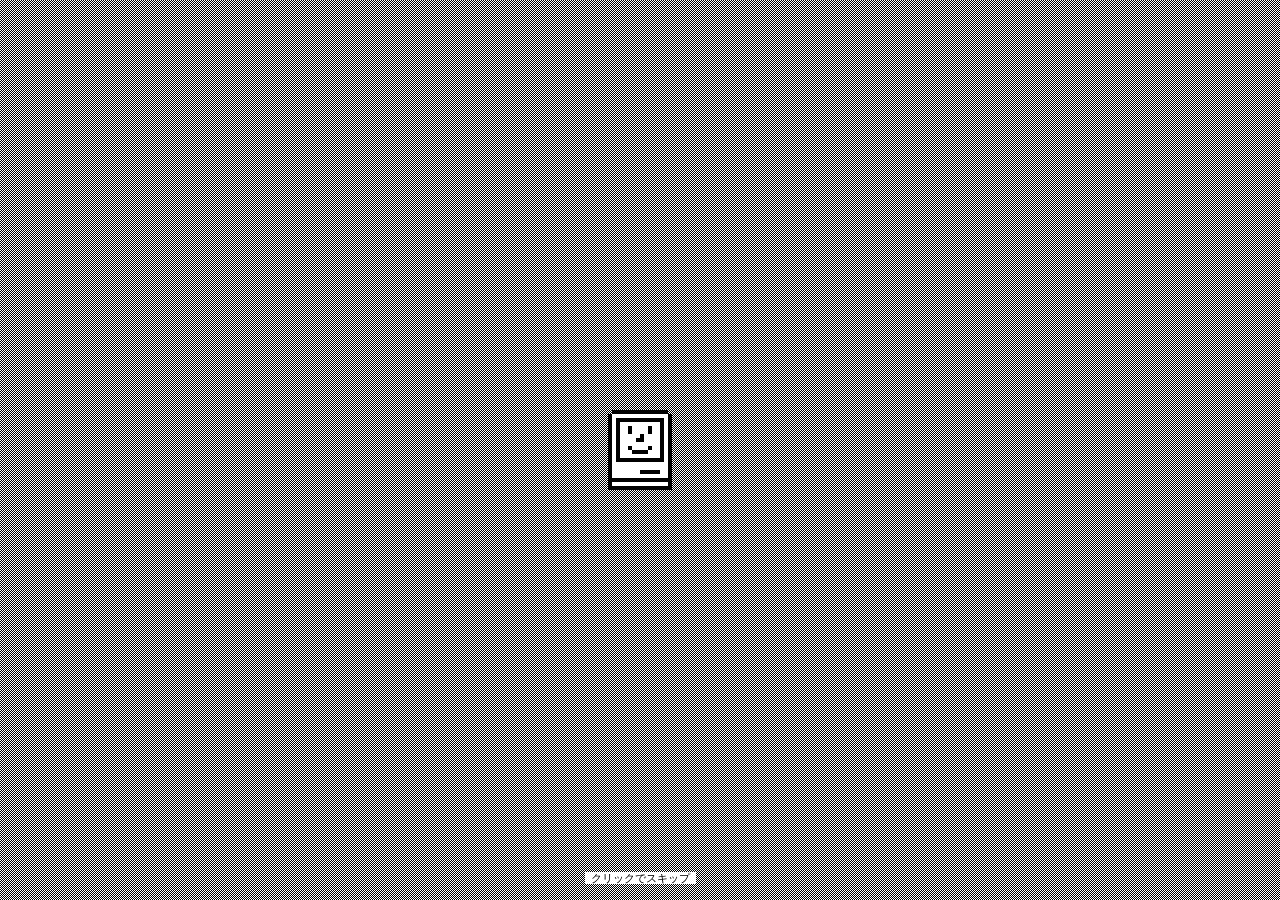
==== commit 727e19f1: "feat: 初代Macintosh風デスクトップUIに作り替え、内容の食い違いを修正" ====
--- a/index.html
+++ b/index.html
@@ -4,477 +4,375 @@
 <meta charset="UTF-8">
 <meta name="viewport" content="width=device-width, initial-scale=1.0">
 <title>Portfolio — 熊谷 駿介</title>
-<link rel="preconnect" href="https://fonts.googleapis.com">
-<link href="https://fonts.googleapis.com/css2?family=JetBrains+Mono:wght@400;600;700&family=Noto+Sans+JP:wght@300;400;500;700&display=swap" rel="stylesheet">
-<link rel="stylesheet" href="style.css">
+<script>
+  // JSが動く環境だけデスクトップ表示に切り替える。読み込み失敗時は読み物表示に戻す。
+  document.documentElement.className += ' js';
+  setTimeout(function () {
+    if (!window.__macBooted) document.documentElement.className = document.documentElement.className.replace(/\bjs\b/, '');
+  }, 4000);
+</script>
+<link rel="stylesheet" href="mac.css">
 </head>
 <body>
 
-<!-- MOBILE HEADER -->
-<header class="mobile-header">
-  <span class="mobile-name">kumatani shunsuke</span>
-  <div class="mobile-right">
-    <div class="mobile-avatar">SK<img src="profile.jpg" alt="熊谷 駿介" onerror="this.remove()"></div>
-    <button class="hamburger" id="hamburger" aria-label="メニューを開く">
-      <span></span>
-      <span></span>
-      <span></span>
-    </button>
-  </div>
-</header>
-
-<!-- OVERLAY -->
-<div class="overlay" id="overlay"></div>
-
-<div class="layout">
-
-  <!-- SIDEBAR -->
-  <aside class="sidebar" id="sidebar">
-    <div class="sidebar-profile">
-      <div class="sidebar-avatar">SK<img src="profile.jpg" alt="熊谷 駿介" onerror="this.remove()"></div>
-      <div class="sidebar-name">kumatani shunsuke</div>
-      <div class="sidebar-role">Web Engineer / Student</div>
-    </div>
-
-    <nav class="sidebar-nav">
-      <div class="nav-label">Navigation</div>
-      <a class="nav-item active" href="#projects"><span class="nav-dot"></span>Projects</a>
-      <a class="nav-item" href="#skills"><span class="nav-dot"></span>Skills</a>
-      <a class="nav-item" href="#strengths"><span class="nav-dot"></span>Strengths</a>
-      <a class="nav-item" href="#experience"><span class="nav-dot"></span>Experience</a>
-      <a class="nav-item" href="#activity"><span class="nav-dot"></span>Activity</a>
-      <a class="nav-item" href="#goals"><span class="nav-dot"></span>Next Goals</a>
-      <a class="nav-item" href="#contact"><span class="nav-dot"></span>Contact</a>
-
-      <div class="nav-label">Info</div>
-      <a class="nav-item" href="#about"><span class="nav-dot"></span>About</a>
+<!--
+  中身はすべてここに直接書いてあります（JSなし・検索エンジン向け）。
+  JSが動くと mac.js がこれらを各ウィンドウへ移して、デスクトップとして表示します。
+  data-title = ウィンドウ名 / data-label = アイコン名 / data-icon = アイコンの絵 / data-w,data-h = 初期サイズ
+-->
+<main id="content" class="doc-stack">
+
+  <header class="nojs-head">
+    <p class="nojs-head-title">Shunsuke's Macintosh</p>
+    <nav class="nojs-nav" aria-label="目次">
+      <a href="#about">profile.md</a>
+      <a href="#projects">Projects</a>
+      <a href="#skills">Skills</a>
+      <a href="#strengths">Strengths</a>
+      <a href="#experience">Experience</a>
+      <a href="#activity">GitHub Activity</a>
+      <a href="#goals">Next Goals</a>
+      <a href="#contact">contact.sh</a>
     </nav>
-
-    <div class="sidebar-links">
-      <div class="sidebar-link-row">
-        <a class="lock-icon" href="life.html" title="Lifeline Chart" aria-label="Lifeline Chart（要パスワード）">
-          <svg width="12" height="12" viewBox="0 0 24 24" fill="currentColor"><path d="M12 1a5 5 0 00-5 5v3H6a2 2 0 00-2 2v9a2 2 0 002 2h12a2 2 0 002-2v-9a2 2 0 00-2-2h-1V6a5 5 0 00-5-5zm0 2a3 3 0 013 3v3H9V6a3 3 0 013-3zm0 10a2 2 0 110 4 2 2 0 010-4z"/></svg>
-        </a>
-        <a class="sidebar-link" href="https://github.com/shun-os" target="_blank">
-          <svg width="13" height="13" viewBox="0 0 24 24" fill="currentColor"><path d="M12 0C5.37 0 0 5.37 0 12c0 5.31 3.435 9.795 8.205 11.385.6.105.825-.255.825-.57 0-.285-.015-1.23-.015-2.235-3.015.555-3.795-.735-4.035-1.41-.135-.345-.72-1.41-1.23-1.695-.42-.225-1.02-.78-.015-.795.945-.015 1.62.87 1.845 1.23 1.08 1.815 2.805 1.305 3.495.99.105-.78.42-1.305.765-1.605-2.67-.3-5.46-1.335-5.46-5.925 0-1.305.465-2.385 1.23-3.225-.12-.3-.54-1.53.12-3.18 0 0 1.005-.315 3.3 1.23.96-.27 1.98-.405 3-.405s2.04.135 3 .405c2.295-1.56 3.3-1.23 3.3-1.23.66 1.65.24 2.88.12 3.18.765.84 1.23 1.905 1.23 3.225 0 4.605-2.805 5.625-5.475 5.925.435.375.81 1.095.81 2.22 0 1.605-.015 2.895-.015 3.3 0 .315.225.69.825.57A12.02 12.02 0 0024 12c0-6.63-5.37-12-12-12z"/></svg>
-          github.com/shun-os
-        </a>
-      </div>
-      <a class="sidebar-link" href="https://instagram.com/shun_234312" target="_blank">
-        <svg width="13" height="13" viewBox="0 0 24 24" fill="currentColor"><path d="M12 2.163c3.204 0 3.584.012 4.85.07 3.252.148 4.771 1.691 4.919 4.919.058 1.265.069 1.645.069 4.849 0 3.205-.012 3.584-.069 4.849-.149 3.225-1.664 4.771-4.919 4.919-1.266.058-1.644.07-4.85.07-3.204 0-3.584-.012-4.849-.07-3.26-.149-4.771-1.699-4.919-4.92-.058-1.265-.07-1.644-.07-4.849 0-3.204.013-3.583.07-4.849.149-3.227 1.664-4.771 4.919-4.919 1.266-.057 1.645-.069 4.849-.069zm0-2.163c-3.259 0-3.667.014-4.947.072-4.358.2-6.78 2.618-6.98 6.98-.059 1.281-.073 1.689-.073 4.948 0 3.259.014 3.668.072 4.948.2 4.358 2.618 6.78 6.98 6.98 1.281.058 1.689.072 4.948.072 3.259 0 3.668-.014 4.948-.072 4.354-.2 6.782-2.618 6.979-6.98.059-1.28.073-1.689.073-4.948 0-3.259-.014-3.667-.072-4.947-.196-4.354-2.617-6.78-6.979-6.98-1.281-.059-1.69-.073-4.949-.073zm0 5.838a6.162 6.162 0 100 12.324 6.162 6.162 0 000-12.324zm0 10.162a4 4 0 110-8 4 4 0 010 8zm6.406-11.845a1.44 1.44 0 100 2.881 1.44 1.44 0 000-2.881z"/></svg>
-        instagram.com/shun_234312
-      </a>
-      <a class="sidebar-link" href="https://connpass.com/user/shun-os/" target="_blank" rel="noopener">
-        <svg width="13" height="13" viewBox="0 0 24 24" fill="currentColor"><path d="M19 4h-1V2h-2v2H8V2H6v2H5c-1.11 0-1.99.9-1.99 2L3 20c0 1.1.89 2 2 2h14c1.1 0 2-.9 2-2V6c0-1.1-.9-2-2-2zm0 16H5V9h14v11z"/></svg>
-        connpass.com/user/shun-os
-      </a>
-      <div class="sidebar-link" style="color:var(--text-muted); cursor:default;">
-        <svg width="12" height="12" viewBox="0 0 24 24" fill="currentColor"><path d="M12 2C8.13 2 5 5.13 5 9c0 5.25 7 13 7 13s7-7.75 7-13c0-3.87-3.13-7-7-7zm0 9.5c-1.38 0-2.5-1.12-2.5-2.5s1.12-2.5 2.5-2.5 2.5 1.12 2.5 2.5-1.12 2.5-2.5 2.5z"/></svg>
-        情報系専門学校
-      </div>
-      <div class="sidebar-link" style="color:var(--text-muted); cursor:default;">
-        <svg width="12" height="12" viewBox="0 0 24 24" fill="currentColor"><path d="M19 4h-1V2h-2v2H8V2H6v2H5c-1.11 0-1.99.9-1.99 2L3 20c0 1.1.89 2 2 2h14c1.1 0 2-.9 2-2V6c0-1.1-.9-2-2-2zm0 16H5V9h14v11z"/></svg>
-        卒業予定 2028年3月
-      </div>
-    </div>
-  </aside>
-
-  <!-- MAIN CONTENT -->
-  <main class="main">
-
-    <!-- HERO -->
-    <div class="hero" id="about">
-      <div class="hero-prompt">cat profile.md<span class="cursor"></span></div>
-      <div class="hero-name">熊谷 <span>駿介</span></div>
-      <div class="hero-yomi">Kumatani Shunsuke</div>
-      <p class="hero-subtitle">
-        「思考力（AI）・実装力（IT）・現場力（旅館）」の3軸で課題解決に取り組む、<br>
-        指揮官型エンジニアを目指す学生エンジニア。<br>
-        ビジネス構想からフルスクラッチ実装まで一貫して担える人材を目指しています。
-      </p>
-      <div class="hero-tags">
-        <span class="tag blue">PHP / MySQL</span>
-        <span class="tag blue">Next.js / Supabase</span>
-        <span class="tag blue">Docker / Linux</span>
-        <span class="tag blue">GitHub Actions</span>
-        <span class="tag green">YOLOv8 / GPT-4o</span>
-        <span class="tag green">Stripe</span>
-      </div>
-      <div class="hero-tags">
-        <span class="tag orange">生成AIワークショップ 最優秀賞（2023・2024）</span>
-      </div>
-    </div>
-
-    <!-- PROJECTS -->
-    <section class="section" id="projects">
-      <div class="section-header">
-        <span class="section-icon">./projects</span>
-        <span class="section-title">開発実績</span>
-      </div>
-
-      <!-- Project 1 -->
-      <div class="project-card">
-        <div class="project-header">
-          <div>
-            <div class="project-num">01 / SOLO DEV</div>
-            <div class="project-title">レンタカー予約管理システム（地方事業者向け）</div>
-            <div class="project-period">2026.04 〜 2026.06</div>
-          </div>
-          <span class="project-badge">Live</span>
-        </div>
-        <div class="project-links">
-          <a class="project-link" href="https://github.com/shun-os/Rentacar-Site-Open" target="_blank" rel="noopener">
-            <svg width="13" height="13" viewBox="0 0 24 24" fill="currentColor"><path d="M12 0C5.37 0 0 5.37 0 12c0 5.31 3.435 9.795 8.205 11.385.6.105.825-.255.825-.57 0-.285-.015-1.23-.015-2.235-3.015.555-3.795-.735-4.035-1.41-.135-.345-.72-1.41-1.23-1.695-.42-.225-1.02-.78-.015-.795.945-.015 1.62.87 1.845 1.23 1.08 1.815 2.805 1.305 3.495.99.105-.78.42-1.305.765-1.605-2.67-.3-5.46-1.335-5.46-5.925 0-1.305.465-2.385 1.23-3.225-.12-.3-.54-1.53.12-3.18 0 0 1.005-.315 3.3 1.23.96-.27 1.98-.405 3-.405s2.04.135 3 .405c2.295-1.56 3.3-1.23 3.3-1.23.66 1.65.24 2.88.12 3.18.765.84 1.23 1.905 1.23 3.225 0 4.605-2.805 5.625-5.475 5.925.435.375.81 1.095.81 2.22 0 1.605-.015 2.895-.015 3.3 0 .315.225.69.825.57A12.02 12.02 0 0024 12c0-6.63-5.37-12-12-12z"/></svg>
-            Source
-          </a>
-          <a class="project-link" href="https://kuma-rental.netlify.app/user/index.html" target="_blank" rel="noopener">
-            <svg width="13" height="13" viewBox="0 0 24 24" fill="none" stroke="currentColor" stroke-width="2"><path d="M18 13v6a2 2 0 01-2 2H5a2 2 0 01-2-2V8a2 2 0 012-2h6"/><path d="M15 3h6v6"/><path d="M10 14L21 3"/></svg>
-            Live Site
-          </a>
-        </div>
-        <div class="project-tech">
-          <span class="tech-tag">HTML / CSS / JS</span>
-          <span class="tech-tag">Next.js / TypeScript</span>
-          <span class="tech-tag">Supabase</span>
-          <span class="tech-tag">Netlify</span>
-        </div>
-        <p class="project-desc">
-          地方の実在事業者向けに、フルスクラッチで予約管理システムを構築。ユーザー側はバニラJS（カレンダー日程選択・車両選択・申込フォーム・料金シミュレーター）、管理者側はNext.js + Supabase Authでログイン保護された管理画面を実装。2層構成（静的HTML + Next.js）にすることで、表示速度と管理機能を両立。
-        </p>
-        <div class="project-result">
-          <strong>→ Outcome</strong>
-          本番公開済み。現場スタッフがITに不慣れでも使える管理UI設計と、予約データのリアルタイム同期（Supabase）を実現。
-        </div>
-      </div>
-
-      <!-- Project 2 -->
-      <div class="project-card">
-        <div class="project-header">
-          <div>
-            <div class="project-num">02 / WEB TOOL</div>
-            <div class="project-title">かんたんコラージュ（写真加工Webアプリ）</div>
-          </div>
-          <span class="project-badge">Live</span>
-        </div>
-        <div class="project-links">
-          <a class="project-link" href="https://kantan-collage.com/" target="_blank" rel="noopener">
-            <svg width="13" height="13" viewBox="0 0 24 24" fill="none" stroke="currentColor" stroke-width="2"><path d="M18 13v6a2 2 0 01-2 2H5a2 2 0 01-2-2V8a2 2 0 012-2h6"/><path d="M15 3h6v6"/><path d="M10 14L21 3"/></svg>
-            Live Site
-          </a>
-        </div>
-        <div class="project-tech">
-          <span class="tech-tag">JavaScript</span>
-          <span class="tech-tag">Canvas</span>
-          <span class="tech-tag">React + Vite</span>
-          <span class="tech-tag">Netlify</span>
-        </div>
-        <p class="project-desc">
-          写真を端末内だけで加工する公開Webアプリ。2〜9枚の「コラージュ」と、Instagram用の「グリッド分割」を提供。
-          フレームワークなしのJavaScriptでドラッグ・ピンチ・Undo/Redoまで自前実装し、テスト失敗時にデプロイを止める仕組みやCSP・SEO対策も整備。
-        </p>
-        <div class="project-result">
-          <strong>→ Outcome</strong>
-          公開・運用中。企画から実装、デプロイ、SEOまで一人で一貫して担当。
-        </div>
-      </div>
-
-      <!-- Project 3 -->
-      <div class="project-card">
-        <div class="project-header">
-          <div>
-            <div class="project-num">03 / INTERNSHIP</div>
-            <div class="project-title">Journally（インターン・チーム開発）</div>
-            <div class="project-period">2026.08.10 – 2026.09.06</div>
-          </div>
-          <span class="project-badge">Internship</span>
-        </div>
-        <div class="project-tech">
-          <span class="tech-tag">Ruby on Rails</span>
-          <span class="tech-tag">Vue</span>
-        </div>
-        <p class="project-desc">
-          インターンでRails + Vue構成のチーム開発に参加。約4週間の期間中、チームで最多となる38コミットを担当。
-        </p>
-        <div class="project-result">
-          <strong>→ Outcome</strong>
-          実務に近いチーム開発のフローで、継続的に実装へ貢献。
-        </div>
-      </div>
-
-      <!-- Project 4 -->
-      <div class="project-card">
-        <div class="project-header">
-          <div>
-            <div class="project-num">04 / TEAM DEV</div>
-            <div class="project-title">Webアプリケーション（チーム開発）</div>
-            <div class="project-period">4名チーム</div>
-          </div>
-          <span class="project-badge">Backend + Infra</span>
-        </div>
-        <div class="project-tech">
-          <span class="tech-tag">PHP</span>
-          <span class="tech-tag">MySQL</span>
-          <span class="tech-tag">Docker</span>
-          <span class="tech-tag">Linux</span>
-          <span class="tech-tag">GitHub Actions</span>
-        </div>
-        <p class="project-desc">
-          4名チームのバックエンド・インフラ担当として実装。API仕様の言語化とレビュー体制の整備で、進捗遅延を仕組みから解決。
-        </p>
-        <div class="project-result">
-          <strong>→ Outcome</strong>
-          API仕様の言語化とレビュー体制の整備により、チームの進捗遅延を解消。
-        </div>
-      </div>
-
-      <!-- Project 5 -->
-      <div class="project-card">
-        <div class="project-header">
-          <div>
-            <div class="project-num">05 / HACKATHON</div>
-            <div class="project-title">スポーツ用品提案AIシステム（Bluvicハッカソン）</div>
-            <div class="project-period">2026.05</div>
-          </div>
-          <span class="project-badge">Hackathon</span>
-        </div>
-        <div class="project-tech">
-          <span class="tech-tag">YOLOv8</span>
-          <span class="tech-tag">ChatGPT API (gpt-4o)</span>
-          <span class="tech-tag">Python</span>
-        </div>
-        <p class="project-desc">
-          初対面チームで意見が割れた際、全案の強みを統合して「フォーム解析→AIラケット提案」に昇華。
-          実装では軽量モデルYOLOv8で低遅延処理し、座標データのみをGPT-4oに構造化渡しすることでトークン削減と高精度提案を両立。
-        </p>
-        <div class="project-result">
-          <strong>→ Outcome</strong>
-          チーム統合ファシリテーション＋AI/MLパイプライン設計の両面で貢献。
-        </div>
-      </div>
-
-      <!-- Project 6 -->
-      <div class="project-card">
-        <div class="project-header">
-          <div>
-            <div class="project-num">06 / WORKSHOP</div>
-            <div class="project-title">産学連携「生成AIワークショップ」新規事業構想</div>
-            <div class="project-period">2023.06 / 2024.11</div>
-          </div>
-          <span class="project-badge award">-生成AIワークショップ-最優秀賞</span>
-        </div>
-        <p class="project-desc">
-          IT企業との合同ワークショップで、AIを活用したビジネスモデルを提案。
-          2023年は観光×メタバース「MetaRide Kyoto」:全チーム中1位を獲得、2024年は物流2024年問題に対するAR教育システムを企画しました。
-        </p>
-        <div class="project-result">
-          <strong>→ Outcome</strong>
-          対立意見の強みを掛け合わせて統合する構想力と、ビジネス文脈での技術提案力を評価され受賞。
-        </div>
-      </div>
-    </section>
-
-    <!-- SKILLS -->
-    <section class="section" id="skills">
-      <div class="section-header">
-        <span class="section-icon">./skills</span>
-        <span class="section-title">技術スキル</span>
-      </div>
-
-      <div class="skills-grid">
-        <div class="skill-group">
-          <div class="skill-group-title">Backend / DB</div>
-          <div class="skill-item"><span class="skill-dot"></span>PHP（フルスクラッチ）</div>
-          <div class="skill-item"><span class="skill-dot"></span>MySQL / DB正規化</div>
-          <div class="skill-item"><span class="skill-dot"></span>Ruby on Rails（インターンで実務使用）</div>
-          <div class="skill-item"><span class="skill-dot"></span>Go（触れた程度）</div>
-          <div class="skill-item"><span class="skill-dot"></span>Java（課題で認証・DI・REST を実装）</div>
-        </div>
-        <div class="skill-group">
-          <div class="skill-group-title">Frontend</div>
-          <div class="skill-item"><span class="skill-dot"></span>Next.js / React</div>
-          <div class="skill-item"><span class="skill-dot"></span>Vue（インターンで実務使用）</div>
-          <div class="skill-item"><span class="skill-dot"></span>HTML / CSS</div>
-          <div class="skill-item"><span class="skill-dot"></span>Swift / iOS（触れた程度）</div>
-          <div class="skill-item"><span class="skill-dot"></span>Supabase / Stripe</div>
-        </div>
-        <div class="skill-group">
-          <div class="skill-group-title">Infra / Cloud</div>
-          <div class="skill-item"><span class="skill-dot"></span>Docker</div>
-          <div class="skill-item"><span class="skill-dot"></span>Linux / Apache</div>
-          <div class="skill-item"><span class="skill-dot"></span>GitHub Actions (CI/CD)</div>
-          <div class="skill-item"><span class="skill-dot"></span>Netlify</div>
-        </div>
-        <div class="skill-group">
-          <div class="skill-group-title">AI / ML</div>
-          <div class="skill-item"><span class="skill-dot"></span>YOLOv8（物体検知）</div>
-          <div class="skill-item"><span class="skill-dot"></span>ChatGPT API (gpt-4o)</div>
-          <div class="skill-item"><span class="skill-dot"></span>生成AI活用設計</div>
-          <div class="skill-item"><span class="skill-dot"></span>Claude Code / Claude API（個人開発で活用）</div>
-          <div class="skill-item"><span class="skill-dot"></span>LangChain / Bedrock（触れた程度）</div>
-        </div>
-      </div>
-    </section>
-
-    <!-- STRENGTHS -->
-    <section class="section" id="strengths">
-      <div class="section-header">
-        <span class="section-icon">./strengths</span>
-        <span class="section-title">強み</span>
-      </div>
-
-      <div class="strengths-grid">
-        <div class="strength-card">
-          <span class="strength-icon">🧠</span>
-          <div class="strength-title">概念思考力</div>
-          <div class="strength-desc">情報を整理して将来を予測し、物事の本質を見抜く力。ワークショップ2連覇の基盤。</div>
-        </div>
-        <div class="strength-card">
-          <span class="strength-icon">⚙️</span>
-          <div class="strength-title">実装力</div>
-          <div class="strength-desc">フルスクラッチ開発でブラックボックスを作らない。根本から深掘りするモグラ型の探究心。</div>
-        </div>
-        <div class="strength-card">
-          <span class="strength-icon">🚀</span>
-          <div class="strength-title">実行力・自走力</div>
-          <div class="strength-desc">現場の課題を自ら発見し、仕組みで解決する。チーム開発で進捗遅延を仕組みから解決した経験が証明。</div>
-        </div>
-      </div>
-    </section>
-
-    <!-- WORK EXPERIENCE -->
-    <section class="section" id="experience">
-      <div class="section-header">
-        <span class="section-icon">./experience</span>
-        <span class="section-title">現場経験</span>
-      </div>
-
-      <div class="work-item">
-        <div class="work-period">2025.10 – 2025.11</div>
-        <div>
-          <div class="work-name">旅館（おてつたび）</div>
-          <div class="work-desc">繁忙期の清掃・接客業務。指示待ちにならず自ら仕事を見つける自走力を発揮。「業務の飲み込みが早く、自分でできることを積極的に探し実行に移してくれた」と高評価。</div>
-        </div>
-      </div>
-      <div class="work-item">
-        <div class="work-period">2025.05 – 2025.06</div>
-        <div>
-          <div class="work-name">リゾートホテル</div>
-          <div class="work-desc">接客・清掃業務。</div>
-        </div>
-      </div>
-      <div class="work-item">
-        <div class="work-period">2023.12 – 2025.02</div>
-        <div>
-          <div class="work-name">居酒屋</div>
-          <div class="work-desc">ホールスタッフ。現場コミュニケーションと顧客目線のUX感覚を培う。</div>
-        </div>
-      </div>
-    </section>
-
-    <!-- GITHUB ACTIVITY -->
-    <section class="section" id="activity">
-      <div class="section-header">
-        <span class="section-icon">./activity</span>
-        <span class="section-title">GitHub Activity</span>
-      </div>
-
-      <div class="contrib-card">
-        <div class="contrib-header">
-          <span class="contrib-total" id="contrib-total">Loading…</span>
-          <a class="contrib-link" href="https://github.com/shun-os" target="_blank" rel="noopener">@shun-os ↗</a>
-        </div>
-        <div class="contrib-graph-wrap">
-          <div class="contrib-graph" id="contrib-graph" role="img" aria-label="GitHub contribution graph"></div>
-        </div>
-        <div class="contrib-legend">
-          <span>Less</span>
-          <i data-level="0"></i><i data-level="1"></i><i data-level="2"></i><i data-level="3"></i><i data-level="4"></i>
-          <span>More</span>
-        </div>
-      </div>
-    </section>
-
-    <!-- NEXT GOALS -->
-    <section class="section" id="goals">
-      <div class="section-header">
-        <span class="section-icon">./next</span>
-        <span class="section-title">これからやりたいこと</span>
-      </div>
-
-      <div class="strengths-grid">
-        <div class="strength-card">
-          <span class="strength-icon">📚</span>
-          <div class="strength-title">フレームワーク習得</div>
-          <div class="strength-desc">フルスクラッチで内部構造を理解した土台の上に、フレームワークを乗せる段階へ。Spring Boot・Next.js の深い活用など、開発速度と設計品質を高める技術を身につける。</div>
-        </div>
-        <div class="strength-card">
-          <span class="strength-icon">🌐</span>
-          <div class="strength-title">MetaRide Kyoto を実装する</div>
-          <div class="strength-desc">最優秀賞を獲得したコンセプト「MetaRide Kyoto」を、実際に動くプロダクトとして実現したい。AR・生成AI・地域データを組み合わせた体験型の観光サービスを、構想から一人で形にする。</div>
-        </div>
-      </div>
-    </section>
-
-    <!-- CONTACT -->
-    <section class="section" id="contact">
-      <div class="section-header">
-        <span class="section-icon">./contact</span>
-        <span class="section-title">お問い合わせ</span>
-      </div>
-
-      <form class="term-form" id="contact-form" name="contact" method="POST" action="/" data-netlify="true" netlify-honeypot="bot-field">
-        <input type="hidden" name="form-name" value="contact">
-        <p class="hidden-field"><label>Don't fill this out: <input name="bot-field"></label></p>
-
-        <div class="term">
-          <div class="term-bar">
-            <span class="term-dot r"></span><span class="term-dot y"></span><span class="term-dot g"></span>
-            <span class="term-name">contact.sh — shun-os</span>
-          </div>
-          <div class="term-body">
-            <p class="term-line"><span class="term-prompt">$</span> <span class="term-cmd">./contact.sh</span> <span class="term-muted">--to shunsuke</span></p>
-            <p class="term-line term-muted"># お仕事のご相談・インターンのご連絡などお気軽にどうぞ</p>
-          </div>
-        </div>
-
-        <label class="term">
-          <div class="term-bar">
-            <span class="term-dot r"></span><span class="term-dot y"></span><span class="term-dot g"></span>
-            <span class="term-name">email.txt</span>
-          </div>
-          <div class="term-body">
-            <span class="term-label"><span class="term-prompt">&gt;</span> email</span>
-            <input class="term-input" type="email" name="email" placeholder="you@example.com" autocomplete="email" required>
-          </div>
-        </label>
-
-        <label class="term">
-          <div class="term-bar">
-            <span class="term-dot r"></span><span class="term-dot y"></span><span class="term-dot g"></span>
-            <span class="term-name">message.txt</span>
-          </div>
-          <div class="term-body">
-            <span class="term-label"><span class="term-prompt">&gt;</span> message</span>
-            <textarea class="term-input" name="message" rows="5" placeholder="メッセージを入力..." required></textarea>
-          </div>
-        </label>
-
-        <div class="term-actions">
-          <button class="term-submit" type="submit">$ ./send<span class="cursor"></span></button>
-          <span class="term-status" id="contact-status" role="status" aria-live="polite"></span>
-        </div>
-      </form>
-    </section>
-
-    <!-- FOOTER -->
-    <div class="footer-bar">
-      <div class="footer-text">© 2026 Shunsuke Kumatani · 専門学校 情報科学科</div>
-      <div class="footer-text">github.com/shun-os</div>
-    </div>
-
-  </main>
-</div>
-
-<script src="script.js"></script>
+  </header>
+
+  <!-- PROFILE -->
+  <article class="doc doc-profile" id="about" data-win="profile" data-title="profile.md" data-label="profile.md" data-icon="doc" data-w="500" data-h="470">
+    <h2 class="doc-head">profile.md</h2>
+
+    <div class="profile-card">
+      <div class="avatar">SK<img src="profile.jpg" alt="熊谷 駿介" width="120" height="120" onerror="this.remove()"></div>
+      <div>
+        <div class="profile-name">kumatani shunsuke</div>
+        <div class="profile-role">Web Engineer / Student</div>
+      </div>
+    </div>
+
+    <p class="prompt">cat profile.md<span class="cursor"></span></p>
+    <h1 class="hero-name">熊谷 <span>駿介</span></h1>
+    <p class="hero-yomi">Kumatani Shunsuke</p>
+    <p class="hero-subtitle">
+      「思考力（AI）・実装力（IT）・現場力（旅館）」の3軸で課題解決に取り組む、<br>
+      指揮官型エンジニアを目指す学生エンジニア。<br>
+      ビジネス構想からフルスクラッチ実装まで一貫して担える人材を目指しています。
+    </p>
+    <div class="tags">
+      <span class="tag">PHP / MySQL</span>
+      <span class="tag">Next.js / Supabase</span>
+      <span class="tag">Docker / Linux</span>
+      <span class="tag">GitHub Actions</span>
+      <span class="tag">YOLOv8 / GPT-4o</span>
+    </div>
+    <div class="tags">
+      <span class="tag tag-award">生成AIワークショップ 最優秀賞（2023・2024）</span>
+    </div>
+
+    <h3 class="sub-head">Links</h3>
+    <ul class="link-list">
+      <li><a href="https://github.com/shun-os" target="_blank" rel="noopener">github.com/shun-os</a></li>
+      <li><a href="https://instagram.com/shun_234312" target="_blank" rel="noopener">instagram.com/shun_234312</a></li>
+      <li><a href="https://connpass.com/user/shun-os/" target="_blank" rel="noopener">connpass.com/user/shun-os</a></li>
+      <li><a href="life.html" title="Lifeline Chart" aria-label="Lifeline Chart（要パスワード）">🔒 Lifeline Chart（要パスワード）</a></li>
+      <li class="muted">情報系専門学校</li>
+      <li class="muted">卒業予定 2028年3月</li>
+    </ul>
+
+    <footer class="doc-foot">
+      <div>© 2026 Shunsuke Kumatani · 専門学校 情報科学科</div>
+      <div>github.com/shun-os</div>
+    </footer>
+  </article>
+
+  <!-- PROJECTS -->
+  <section class="doc-group" id="projects" data-win="projects" data-title="Projects" data-label="Projects" data-icon="folder">
+    <h2 class="doc-head">Projects <span class="doc-head-sub">開発実績</span></h2>
+
+    <!-- Project 1 -->
+    <article class="doc project" id="project-rentacar" data-title="Rentacar System" data-label="Rentacar System" data-icon="doc" data-w="480" data-h="440">
+      <p class="project-num">01 / SOLO DEV</p>
+      <h3 class="project-title">レンタカー予約管理システム（地方事業者向け）</h3>
+      <p class="project-period">2026.04 〜 2026.06 <span class="badge">Live</span></p>
+      <div class="tags">
+        <span class="tag">HTML / CSS / JS</span>
+        <span class="tag">Next.js / TypeScript</span>
+        <span class="tag">Supabase</span>
+        <span class="tag">Netlify</span>
+      </div>
+      <p class="project-desc">
+        地方の実在事業者向けに、予約管理システムを企画から実装・公開まで一人で構築。ユーザー側はバニラJS（カレンダー日程選択・車両選択・申込フォーム・料金シミュレーター）、管理者側はNext.js + Supabase Authでログイン保護された管理画面を実装。2層構成（静的HTML + Next.js）にすることで、表示速度と管理機能を両立。
+      </p>
+      <p class="project-result"><strong>→ Outcome</strong>
+        本番公開済み。現場スタッフがITに不慣れでも使える管理UI設計と、予約データのリアルタイム同期（Supabase）を実現。
+      </p>
+      <p class="btn-row">
+        <a class="btn" href="https://kuma-rental.netlify.app/user/index.html" target="_blank" rel="noopener">Live Site</a>
+        <a class="btn" href="https://github.com/shun-os/Rentacar-Site-Open" target="_blank" rel="noopener">Source</a>
+      </p>
+    </article>
+
+    <!-- Project 2 -->
+    <article class="doc project" id="project-collage" data-title="Kantan Collage" data-label="Kantan Collage" data-icon="doc" data-w="480" data-h="420">
+      <p class="project-num">02 / WEB TOOL</p>
+      <h3 class="project-title">かんたんコラージュ（写真加工Webアプリ）</h3>
+      <p class="project-period"><span class="badge">Live</span></p>
+      <div class="tags">
+        <span class="tag">JavaScript</span>
+        <span class="tag">Canvas</span>
+        <span class="tag">React + Vite</span>
+        <span class="tag">Netlify</span>
+      </div>
+      <p class="project-desc">
+        写真を端末内だけで加工する公開Webアプリ。2〜9枚の「コラージュ」と、Instagram用の「グリッド分割」を提供。
+        React + Vite で構築し、ドラッグ・ピンチ・Undo/Redoまで自前で実装。テスト失敗時にデプロイを止める仕組みやCSP・SEO対策も整備。
+      </p>
+      <p class="project-result"><strong>→ Outcome</strong>
+        公開・運用中。技育展2026 書類審査通過。企画から実装、デプロイ、SEOまで一人で一貫して担当。
+      </p>
+      <p class="btn-row">
+        <a class="btn" href="https://kantan-collage.com/" target="_blank" rel="noopener">Live Site</a>
+      </p>
+    </article>
+
+    <!-- Project 3 -->
+    <article class="doc project" id="project-journally" data-title="Journally" data-label="Journally" data-icon="doc" data-w="460" data-h="340">
+      <p class="project-num">03 / INTERNSHIP</p>
+      <h3 class="project-title">Journally（インターン・チーム開発）</h3>
+      <p class="project-period">2026.08.10 – 2026.09.06 <span class="badge">Internship</span></p>
+      <div class="tags">
+        <span class="tag">Ruby on Rails</span>
+        <span class="tag">Vue</span>
+      </div>
+      <p class="project-desc">
+        インターンでRails + Vue構成のチーム開発に参加。約4週間、チームリーダーとして開発の中心を担い、機能追加の方針をチームで話し合って決めた。コミット数はチーム最多の38。
+      </p>
+      <p class="project-result"><strong>→ Outcome</strong>
+        実務に近いチーム開発のフローで、リーダーとして機能追加の話し合いを進めつつ、開発の中心として継続的に実装へ貢献。
+      </p>
+    </article>
+
+    <!-- Project 4 -->
+    <article class="doc project" id="project-teamweb" data-title="Team Web App" data-label="Team Web App" data-icon="doc" data-w="460" data-h="360">
+      <p class="project-num">04 / TEAM DEV</p>
+      <h3 class="project-title">Webアプリケーション（チーム開発）</h3>
+      <p class="project-period">4名チーム <span class="badge">Backend + Infra</span></p>
+      <div class="tags">
+        <span class="tag">PHP</span>
+        <span class="tag">MySQL</span>
+        <span class="tag">Docker</span>
+        <span class="tag">Linux</span>
+        <span class="tag">GitHub Actions</span>
+      </div>
+      <p class="project-desc">
+        4名チームのバックエンド・インフラ担当として実装。API仕様の言語化とレビュー体制の整備で、進捗遅延を仕組みから解決。
+      </p>
+      <p class="project-result"><strong>→ Outcome</strong>
+        API仕様の言語化とレビュー体制の整備により、チームの進捗遅延を解消。
+      </p>
+    </article>
+
+    <!-- Project 5 -->
+    <article class="doc project" id="project-sportsai" data-title="Sports AI" data-label="Sports AI" data-icon="doc" data-w="480" data-h="400">
+      <p class="project-num">05 / HACKATHON</p>
+      <h3 class="project-title">スポーツ用品提案AIシステム（Bluvicハッカソン）</h3>
+      <p class="project-period">2026.05 <span class="badge">Hackathon</span></p>
+      <div class="tags">
+        <span class="tag">YOLOv8</span>
+        <span class="tag">ChatGPT API (gpt-4o)</span>
+        <span class="tag">Python</span>
+      </div>
+      <p class="project-desc">
+        初対面チームで意見が割れた際、全案の強みを統合して「フォーム解析→AIラケット提案」に昇華。
+        実装では軽量モデルYOLOv8で低遅延処理し、座標データのみをGPT-4oに構造化渡しすることでトークン削減と高精度提案を両立。
+      </p>
+      <p class="project-result"><strong>→ Outcome</strong>
+        チーム統合ファシリテーション＋AI/MLパイプライン設計の両面で貢献。
+      </p>
+    </article>
+
+    <!-- Project 6 -->
+    <article class="doc project" id="project-workshop" data-title="GenAI Workshop" data-label="GenAI Workshop" data-icon="doc" data-w="480" data-h="400">
+      <p class="project-num">06 / WORKSHOP</p>
+      <h3 class="project-title">産学連携「生成AIワークショップ」新規事業構想</h3>
+      <p class="project-period">2023.06 / 2024.11 <span class="badge">最優秀賞 ×2</span></p>
+      <p class="project-desc">
+        IT企業との合同ワークショップで、AIを活用したビジネスモデルを提案。
+        2023年は観光×メタバース「MetaRide Kyoto」で全チーム中1位を獲得。2024年は物流2024年問題に対するAR教育システムを企画し、6チーム中1位（最優秀賞）を獲得（各チームが異なるテーマで提案する形式）。
+      </p>
+      <p class="project-result"><strong>→ Outcome</strong>
+        対立意見の強みを掛け合わせて統合する構想力と、ビジネス文脈での技術提案力を評価され受賞。
+      </p>
+    </article>
+  </section>
+
+  <!-- SKILLS -->
+  <article class="doc" id="skills" data-win="skills" data-title="Skills" data-label="Skills" data-icon="doc" data-w="520" data-h="420">
+    <h2 class="doc-head">Skills <span class="doc-head-sub">技術スキル</span></h2>
+    <div class="skills-grid">
+      <div class="skill-group">
+        <h3 class="skill-group-title">Backend / DB</h3>
+        <ul>
+          <li>PHP（フルスクラッチ）</li>
+          <li>MySQL / DB正規化</li>
+          <li>Supabase</li>
+          <li>Ruby on Rails（インターンで実務使用）</li>
+          <li>Java（課題で認証・DI・REST を実装）</li>
+        </ul>
+      </div>
+      <div class="skill-group">
+        <h3 class="skill-group-title">Frontend</h3>
+        <ul>
+          <li>Next.js / React</li>
+          <li>TypeScript（Next.jsで使用）</li>
+          <li>Vue（インターンで実務使用）</li>
+          <li>HTML / CSS</li>
+        </ul>
+      </div>
+      <div class="skill-group">
+        <h3 class="skill-group-title">Infra / Cloud</h3>
+        <ul>
+          <li>Docker</li>
+          <li>Linux / Apache</li>
+          <li>GitHub Actions (CI/CD)</li>
+          <li>Netlify</li>
+        </ul>
+      </div>
+      <div class="skill-group">
+        <h3 class="skill-group-title">AI / ML</h3>
+        <ul>
+          <li>YOLOv8（物体検知）</li>
+          <li>ChatGPT API (gpt-4o)</li>
+          <li>Python（ハッカソンで使用）</li>
+          <li>生成AI活用設計</li>
+          <li>Claude Code / Claude API（個人開発で活用）</li>
+        </ul>
+      </div>
+      <div class="skill-group">
+        <h3 class="skill-group-title">少し触れた技術</h3>
+        <ul>
+          <li>Go</li>
+          <li>Swift / iOS</li>
+          <li>LangChain / Bedrock</li>
+        </ul>
+      </div>
+    </div>
+  </article>
+
+  <!-- STRENGTHS -->
+  <article class="doc" id="strengths" data-win="strengths" data-title="Strengths" data-label="Strengths" data-icon="doc" data-w="480" data-h="380">
+    <h2 class="doc-head">Strengths <span class="doc-head-sub">強み</span></h2>
+    <div class="cards">
+      <div class="card">
+        <span class="card-icon" aria-hidden="true">🧠</span>
+        <h3 class="card-title">概念思考力</h3>
+        <p class="card-desc">情報を整理して将来を予測し、物事の本質を見抜く力。ワークショップ2連覇の基盤。</p>
+      </div>
+      <div class="card">
+        <span class="card-icon" aria-hidden="true">⚙️</span>
+        <h3 class="card-title">実装力</h3>
+        <p class="card-desc">フルスクラッチ開発でブラックボックスを作らない。根本から深掘りするモグラ型の探究心。</p>
+      </div>
+      <div class="card">
+        <span class="card-icon" aria-hidden="true">🚀</span>
+        <h3 class="card-title">実行力・自走力</h3>
+        <p class="card-desc">現場の課題を自ら発見し、仕組みで解決する。チーム開発で進捗遅延を仕組みから解決した経験が証明。</p>
+      </div>
+    </div>
+  </article>
+
+  <!-- EXPERIENCE -->
+  <article class="doc" id="experience" data-win="experience" data-title="Experience" data-label="Experience" data-icon="doc" data-w="500" data-h="360">
+    <h2 class="doc-head">Experience <span class="doc-head-sub">現場経験</span></h2>
+    <div class="work-item">
+      <p class="work-period">2025.10 – 2025.11</p>
+      <div>
+        <h3 class="work-name">旅館（おてつたび）</h3>
+        <p class="work-desc">繁忙期の清掃・接客業務。指示待ちにならず自ら仕事を見つける自走力を発揮。「業務の飲み込みが早く、自分でできることを積極的に探し実行に移してくれた」と高評価。</p>
+      </div>
+    </div>
+    <div class="work-item">
+      <p class="work-period">2025.05 – 2025.06</p>
+      <div>
+        <h3 class="work-name">リゾートホテル</h3>
+        <p class="work-desc">接客・清掃業務。</p>
+      </div>
+    </div>
+    <div class="work-item">
+      <p class="work-period">2023.12 – 2025.02</p>
+      <div>
+        <h3 class="work-name">居酒屋</h3>
+        <p class="work-desc">ホールスタッフ。現場コミュニケーションと顧客目線のUX感覚を培う。</p>
+      </div>
+    </div>
+  </article>
+
+  <!-- GITHUB ACTIVITY -->
+  <article class="doc" id="activity" data-win="activity" data-title="GitHub Activity" data-label="GitHub Activity" data-icon="doc" data-w="560" data-h="260">
+    <h2 class="doc-head">GitHub Activity</h2>
+    <div class="contrib">
+      <div class="contrib-header">
+        <span id="contrib-total">直近1年の活動</span>
+        <a href="https://github.com/shun-os" target="_blank" rel="noopener">@shun-os ↗</a>
+      </div>
+      <div class="contrib-scroll">
+        <div class="contrib-graph" id="contrib-graph" role="img" aria-label="GitHub contribution graph"></div>
+      </div>
+      <!-- グラフを読み込めないとき（JSなし・API制限など）に表示する -->
+      <p class="contrib-fallback" id="contrib-fallback">グラフを表示できませんでした。最新の活動は <a href="https://github.com/shun-os" target="_blank" rel="noopener">github.com/shun-os</a> で見られます。</p>
+      <div class="contrib-legend" aria-hidden="true">
+        <span>Less</span>
+        <i data-level="0"></i><i data-level="1"></i><i data-level="2"></i><i data-level="3"></i><i data-level="4"></i>
+        <span>More</span>
+      </div>
+    </div>
+  </article>
+
+  <!-- NEXT GOALS -->
+  <article class="doc" id="goals" data-win="goals" data-title="Next Goals" data-label="Next Goals" data-icon="doc" data-w="480" data-h="360">
+    <h2 class="doc-head">Next Goals <span class="doc-head-sub">これからやりたいこと</span></h2>
+    <div class="cards">
+      <div class="card">
+        <span class="card-icon" aria-hidden="true">📚</span>
+        <h3 class="card-title">設計の質を上げる</h3>
+        <p class="card-desc">Next.js・Rails・Vue での開発経験をもとに、設計とテストの質を上げる段階へ。Spring Boot も含め、読みやすく変更に強いコードを書ける力を身につける。</p>
+      </div>
+      <div class="card">
+        <span class="card-icon" aria-hidden="true">🌐</span>
+        <h3 class="card-title">MetaRide Kyoto を実装する</h3>
+        <p class="card-desc">最優秀賞を獲得したコンセプト「MetaRide Kyoto」を、実際に動くプロダクトとして実現したい。AR・生成AI・地域データを組み合わせた体験型の観光サービスを、構想から一人で形にする。</p>
+      </div>
+    </div>
+  </article>
+
+  <!-- CONTACT（Netlify Forms：name・項目名・honeypot は変更しないこと） -->
+  <article class="doc doc-term" id="contact" data-win="contact" data-title="contact.sh" data-label="contact.sh" data-icon="term" data-w="500" data-h="420">
+    <h2 class="doc-head">contact.sh <span class="doc-head-sub">お問い合わせ</span></h2>
+    <form class="term-form" id="contact-form" name="contact" method="POST" action="/" data-netlify="true" netlify-honeypot="bot-field">
+      <input type="hidden" name="form-name" value="contact">
+      <p class="hidden-field" aria-hidden="true"><label>Don't fill this out: <input name="bot-field" tabindex="-1" autocomplete="off"></label></p>
+
+      <p class="term-line term-muted">contact.sh — shun-os</p>
+      <p class="term-line"><span class="term-prompt">$</span> ./contact.sh <span class="term-muted">--to shunsuke</span></p>
+      <p class="term-line term-muted"># お仕事のご相談・インターンのご連絡などお気軽にどうぞ</p>
+
+      <label class="term-field">
+        <span class="term-label"><span class="term-prompt">&gt;</span> email <span class="term-muted">(email.txt)</span></span>
+        <input class="term-input" type="email" name="email" placeholder="you@example.com" autocomplete="email" required>
+      </label>
+
+      <label class="term-field">
+        <span class="term-label"><span class="term-prompt">&gt;</span> message <span class="term-muted">(message.txt)</span></span>
+        <textarea class="term-input" name="message" rows="5" placeholder="メッセージを入力..." required></textarea>
+      </label>
+
+      <div class="term-actions">
+        <button class="term-submit" type="submit">$ ./send<span class="cursor"></span></button>
+        <span class="term-status" id="contact-status" role="status" aria-live="polite"></span>
+      </div>
+    </form>
+  </article>
+
+</main>
+
+<script src="mac.js"></script>
 </body>
-</html>+</html>
--- a/mac.css
+++ b/mac.css
@@ -0,0 +1,713 @@
+/* ==========================================================
+   Shunsuke's Macintosh — 初代Macintosh (System 1) 風スタイル
+   白(#fff)と黒(#000)の2色だけで描く。外部フォントは読み込まない。
+   ========================================================== */
+
+:root {
+  --b: #000;
+  --w: #fff;
+  --menubar-h: 20px;
+  /* 英字は Chicago 系（なければ Geneva）、日本語は Osaka → ヒラギノ */
+  --font-ui: "Chicago", "ChicagoFLF", "Geneva", "Osaka", "Hiragino Kaku Gothic ProN", "Hiragino Sans", "Hiragino Kaku Gothic Pro", sans-serif;
+  --font-body: "Geneva", "Osaka", "Hiragino Kaku Gothic ProN", "Hiragino Sans", "Hiragino Kaku Gothic Pro", sans-serif;
+  --font-mono: "Monaco", "Osaka-Mono", "Osaka－等幅", "Osaka", "Hiragino Kaku Gothic ProN", monospace;
+  /* 2pxのドット柄（50%グレー） */
+  --pattern: conic-gradient(var(--b) 0 25%, var(--w) 0 50%, var(--b) 0 75%, var(--w) 0);
+}
+
+*, *::before, *::after { box-sizing: border-box; }
+
+html, body { margin: 0; padding: 0; }
+
+body {
+  background: var(--w);
+  color: var(--b);
+  font-family: var(--font-body);
+  font-size: 14px;
+  line-height: 1.6;
+  -webkit-font-smoothing: none;
+  -webkit-text-size-adjust: 100%;
+}
+
+a { color: var(--b); }
+a:focus-visible, button:focus-visible, input:focus-visible, textarea:focus-visible {
+  outline: 2px solid var(--b);
+  outline-offset: 1px;
+}
+
+p { margin: 0 0 8px; }
+h1, h2, h3 { margin: 0; font-weight: bold; }
+
+/* ----------------------------------------------------------
+   本文（ウィンドウの中身。JSなしでも同じ見た目で読める）
+   ---------------------------------------------------------- */
+
+.doc-head {
+  font-family: var(--font-ui);
+  font-size: 16px;
+  padding-bottom: 4px;
+  margin-bottom: 12px;
+  border-bottom: 1px solid var(--b);
+}
+.doc-head-sub { font-weight: normal; font-size: 13px; margin-left: 6px; }
+
+.sub-head {
+  font-family: var(--font-ui);
+  font-size: 13px;
+  margin: 16px 0 6px;
+  border-bottom: 1px dotted var(--b);
+}
+
+.muted { opacity: 1; }
+
+/* profile */
+.profile-card { display: flex; align-items: center; gap: 14px; margin-bottom: 14px; }
+.avatar {
+  position: relative;
+  width: 120px; height: 120px;
+  flex: none;
+  border: 1px solid var(--b);
+  box-shadow: 2px 2px 0 var(--b);
+  display: grid; place-items: center;
+  font-family: var(--font-ui);
+  font-size: 28px;
+  background: var(--w);
+  overflow: hidden;
+}
+/* 顔に寄せて切り抜く（元写真の左22%・上12%から60%四方を表示）。グレースケール写真で表示 */
+.avatar img {
+  position: absolute;
+  left: -36.67%; top: -20%;
+  width: 166.67%; height: 166.67%;
+  max-width: none;
+  object-fit: cover;
+  filter: grayscale(1) contrast(1.05);
+}
+.profile-name { font-family: var(--font-ui); font-size: 15px; }
+.profile-role { font-size: 13px; }
+
+.prompt { font-family: var(--font-mono); font-size: 13px; margin-bottom: 4px; }
+.prompt::before { content: "$ "; }
+
+.hero-name { font-family: var(--font-ui); font-size: 30px; line-height: 1.2; letter-spacing: .04em; }
+.hero-name span { text-decoration: underline; text-decoration-thickness: 2px; text-underline-offset: 4px; }
+.hero-yomi { font-size: 13px; margin: 2px 0 10px; letter-spacing: .08em; }
+.hero-subtitle { font-size: 14px; line-height: 1.8; }
+
+.tags { display: flex; flex-wrap: wrap; gap: 6px; margin: 8px 0; }
+.tag {
+  display: inline-block;
+  border: 1px solid var(--b);
+  padding: 0 6px;
+  font-size: 12px;
+  line-height: 18px;
+  background: var(--w);
+}
+.tag-award { background: var(--b); color: var(--w); }
+
+.link-list { list-style: none; padding: 0; margin: 0; }
+.link-list li { padding: 2px 0 2px 16px; position: relative; }
+.link-list li::before {
+  content: ""; position: absolute; left: 2px; top: 10px;
+  width: 6px; height: 6px; background: var(--b);
+}
+.link-list li.muted::before { background: var(--w); border: 1px solid var(--b); }
+
+.doc-foot {
+  margin-top: 18px; padding-top: 6px;
+  border-top: 1px solid var(--b);
+  font-size: 12px;
+  display: flex; flex-wrap: wrap; justify-content: space-between; gap: 4px 16px;
+}
+
+/* projects */
+.project-num { font-family: var(--font-mono); font-size: 12px; margin-bottom: 2px; }
+.project-title { font-family: var(--font-ui); font-size: 17px; line-height: 1.4; margin-bottom: 4px; }
+.project-period { font-size: 12px; display: flex; flex-wrap: wrap; align-items: center; gap: 8px; }
+.badge {
+  display: inline-block;
+  background: var(--b); color: var(--w);
+  font-family: var(--font-ui);
+  font-size: 11px; line-height: 16px;
+  padding: 0 6px;
+}
+.project-desc { line-height: 1.8; }
+.project-result {
+  border: 1px solid var(--b);
+  padding: 8px 10px;
+  box-shadow: 2px 2px 0 var(--b);
+  margin: 12px 0;
+}
+.project-result strong { display: block; font-family: var(--font-ui); }
+
+.btn-row { display: flex; flex-wrap: wrap; gap: 12px; margin-top: 14px; }
+
+/* クラシックな角丸ボタン */
+.btn, .mac-btn {
+  display: inline-block;
+  min-width: 76px;
+  padding: 2px 14px;
+  border: 1px solid var(--b);
+  border-radius: 9px;
+  background: var(--w);
+  color: var(--b);
+  font-family: var(--font-ui);
+  font-size: 13px;
+  line-height: 18px;
+  text-align: center;
+  text-decoration: none;
+  cursor: pointer;
+  user-select: none;
+  -webkit-user-select: none;
+}
+.btn:active, .mac-btn:active { background: var(--b); color: var(--w); }
+.mac-btn.default { box-shadow: 0 0 0 1px var(--w), 0 0 0 4px var(--b); margin: 3px; }
+
+/* skills */
+.skills-grid { display: grid; grid-template-columns: repeat(auto-fit, minmax(200px, 1fr)); gap: 12px; }
+.skill-group { border: 1px solid var(--b); padding: 6px 10px 8px; }
+.skill-group-title {
+  font-family: var(--font-ui); font-size: 13px;
+  margin: -6px -10px 6px; padding: 2px 10px;
+  background: var(--b); color: var(--w);
+}
+.skill-group ul { list-style: none; margin: 0; padding: 0; }
+.skill-group li { position: relative; padding-left: 14px; font-size: 13px; }
+.skill-group li::before { content: ""; position: absolute; left: 1px; top: 8px; width: 5px; height: 5px; background: var(--b); }
+
+/* strengths / goals */
+.cards { display: grid; grid-template-columns: repeat(auto-fit, minmax(190px, 1fr)); gap: 12px; }
+.card { border: 1px solid var(--b); box-shadow: 2px 2px 0 var(--b); padding: 10px 12px; }
+.card-icon { font-size: 22px; filter: grayscale(1) contrast(4); display: inline-block; }
+.card-title { font-family: var(--font-ui); font-size: 14px; margin: 2px 0 4px; }
+.card-desc { font-size: 13px; line-height: 1.7; margin: 0; }
+
+/* experience */
+.work-item {
+  display: grid; grid-template-columns: 140px 1fr; gap: 4px 12px;
+  padding: 10px 0; border-bottom: 1px dotted var(--b);
+}
+.work-item:last-child { border-bottom: 0; }
+.work-period { font-family: var(--font-mono); font-size: 12px; margin: 2px 0 0; }
+.work-name { font-family: var(--font-ui); font-size: 14px; }
+.work-desc { font-size: 13px; line-height: 1.7; margin: 2px 0 0; }
+
+/* GitHub activity（濃さをドットの密度で表す） */
+.contrib-header { display: flex; justify-content: space-between; gap: 8px; margin-bottom: 8px; font-size: 13px; }
+.contrib-scroll { overflow-x: auto; padding-bottom: 4px; }
+.contrib-graph {
+  display: grid;
+  grid-template-rows: repeat(7, 9px);
+  grid-auto-flow: column;
+  grid-auto-columns: 9px;
+  gap: 2px;
+  min-height: 75px;
+}
+.contrib-graph img { width: 100%; filter: grayscale(1) contrast(1.5); }
+.contrib-graph i, .contrib-legend i { display: block; width: 9px; height: 9px; border: 1px solid var(--b); background: var(--w); }
+.contrib-graph i[data-level="1"], .contrib-legend i[data-level="1"] {
+  background-image: radial-gradient(var(--b) 0.6px, transparent 0.7px); background-size: 3px 3px; background-position: 0 0;
+}
+.contrib-graph i[data-level="2"], .contrib-legend i[data-level="2"] { background-image: var(--pattern); background-size: 2px 2px; }
+.contrib-graph i[data-level="3"], .contrib-legend i[data-level="3"] {
+  background-color: var(--b);
+  background-image: radial-gradient(var(--w) 0.6px, transparent 0.7px); background-size: 3px 3px;
+}
+.contrib-graph i[data-level="4"], .contrib-legend i[data-level="4"] { background: var(--b); }
+.contrib-legend { display: flex; align-items: center; gap: 3px; justify-content: flex-end; font-size: 11px; margin-top: 6px; }
+.contrib-legend span { margin: 0 4px; }
+
+/* contact.sh（ターミナル風。黒地に白） */
+.doc-term { background: var(--b); color: var(--w); font-family: var(--font-mono); }
+.doc-term .doc-head { border-color: var(--w); font-family: var(--font-mono); }
+.term-line { margin: 0 0 4px; font-size: 13px; }
+.term-muted { opacity: 1; font-style: italic; }
+.term-prompt { font-weight: bold; }
+.term-field { display: block; margin: 12px 0; }
+.term-label { display: block; font-size: 13px; margin-bottom: 4px; }
+.term-input {
+  display: block; width: 100%;
+  background: var(--b); color: var(--w);
+  border: 1px dashed var(--w);
+  border-radius: 0;
+  padding: 6px 8px;
+  font: 14px/1.6 var(--font-mono);
+  caret-color: var(--w);
+  resize: vertical;
+}
+.term-input::placeholder { color: var(--w); opacity: .6; }
+.term-input:focus { outline: none; border-style: solid; }
+.term-actions { display: flex; flex-wrap: wrap; align-items: center; gap: 12px; margin-top: 8px; }
+.term-submit {
+  background: var(--w); color: var(--b);
+  border: 0; padding: 4px 12px;
+  font: bold 14px var(--font-mono);
+  cursor: pointer;
+}
+.term-submit:disabled { cursor: wait; }
+.term-submit .cursor { background: var(--b); }
+.term-status { font-size: 13px; }
+.hidden-field { display: none; }
+
+.cursor {
+  display: inline-block;
+  width: 8px; height: 1em;
+  margin-left: 2px;
+  vertical-align: -2px;
+  background: currentColor;
+  animation: mac-blink 1s steps(1) infinite;
+}
+@keyframes mac-blink { 50% { opacity: 0; } }
+
+/* ----------------------------------------------------------
+   JSなしの読み物表示
+   ---------------------------------------------------------- */
+
+html:not(.js) body { background-color: var(--w); background-image: var(--pattern); background-size: 2px 2px; }
+html:not(.js) .doc-stack { max-width: 780px; margin: 0 auto; padding: 16px 12px 40px; }
+.nojs-head {
+  background: var(--w); border: 1px solid var(--b); box-shadow: 2px 2px 0 var(--b);
+  padding: 8px 14px; margin-bottom: 16px;
+}
+.nojs-head-title { font-family: var(--font-ui); font-size: 18px; margin: 0 0 4px; }
+.nojs-nav { display: flex; flex-wrap: wrap; gap: 4px 14px; font-size: 13px; }
+html:not(.js) .doc,
+html:not(.js) .doc-group {
+  background: var(--w);
+  border: 1px solid var(--b);
+  box-shadow: 2px 2px 0 var(--b);
+  padding: 14px 18px;
+  margin-bottom: 18px;
+}
+html:not(.js) .doc-term { background: var(--b); }
+html:not(.js) .doc-group .project { box-shadow: none; margin: 14px 0 0; }
+
+/* ----------------------------------------------------------
+   デスクトップ（JSが動くとき）
+   ---------------------------------------------------------- */
+
+html.js, html.js body { height: 100%; overflow: hidden; overscroll-behavior: none; }
+html.js #content { display: none; }
+html.js .doc-head { display: none; }        /* ウィンドウのタイトルバーが代わり */
+html.js .doc-term .doc-head { display: none; }
+
+.desktop {
+  position: fixed; inset: 0;
+  background-color: var(--w);
+  background-image: var(--pattern);
+  background-size: 2px 2px;
+  overflow: hidden;
+  font-family: var(--font-ui);
+  user-select: none; -webkit-user-select: none;
+  -webkit-touch-callout: none;
+  touch-action: manipulation;
+}
+
+/* メニューバー */
+.menubar {
+  position: absolute; left: 0; right: 0; top: 0;
+  height: var(--menubar-h);
+  background: var(--w);
+  border-bottom: 1px solid var(--b);
+  display: flex; align-items: stretch;
+  padding: 0 6px;
+  z-index: 100000;
+  font-family: var(--font-ui);
+  font-size: 13px;
+}
+/* 初代Macの角丸画面の上端 */
+.desktop::before, .desktop::after {
+  content: ""; position: absolute; top: 0; width: 6px; height: 6px; z-index: 100001; pointer-events: none;
+  background: radial-gradient(circle at var(--cx) 6px, transparent 5.5px, var(--b) 6px);
+}
+.desktop::before { left: 0; --cx: 6px; }
+.desktop::after { right: 0; --cx: 0; }
+
+.menu-top { position: relative; display: flex; }
+.menu-title {
+  appearance: none; border: 0; margin: 0; background: none;
+  font: inherit; color: var(--b);
+  padding: 0 9px;
+  height: var(--menubar-h);
+  cursor: default;
+}
+.menu-title.open { background: var(--b); color: var(--w); }
+.menu-title.open img { filter: invert(1); }
+.menu-title img { display: block; width: 16px; height: 16px; image-rendering: pixelated; }
+.menu-clock {
+  margin-left: auto; padding: 0 8px;
+  display: flex; align-items: center;
+  font-variant-numeric: tabular-nums;
+}
+
+.menu {
+  position: absolute; left: 0; top: var(--menubar-h);
+  min-width: 180px;
+  margin: 0; padding: 0;
+  list-style: none;
+  background: var(--w);
+  border: 1px solid var(--b);
+  box-shadow: 1px 1px 0 var(--b);
+  z-index: 100002;
+}
+.menu[hidden] { display: none; }
+.menu-item {
+  display: flex; justify-content: space-between; gap: 18px;
+  width: 100%;
+  appearance: none; border: 0; margin: 0; background: none;
+  padding: 1px 14px 1px 16px;
+  font: inherit; font-size: 13px; color: var(--b); text-align: left;
+  line-height: 18px;
+  cursor: default;
+  white-space: nowrap;
+  position: relative;
+}
+.menu-item:not(:disabled):hover, .menu-item.hot { background: var(--b); color: var(--w); }
+.menu-item.blink-off { background: var(--w) !important; color: var(--b) !important; }
+.menu-item.checked::before { content: "✓"; position: absolute; margin-left: -12px; }
+.menu-item:disabled {
+  color: transparent;
+  background-image: var(--pattern); background-size: 2px 2px;
+  -webkit-background-clip: text; background-clip: text;
+}
+.menu-key { opacity: 1; }
+.menu-sep { height: 0; border-top: 1px dotted var(--b); margin: 3px 0; }
+
+/* アイコン */
+.icon {
+  position: absolute;
+  width: 92px;
+  display: flex; flex-direction: column; align-items: center; gap: 2px;
+  appearance: none; border: 0; background: none; padding: 2px;
+  font: inherit; font-size: 12px; color: var(--b);
+  cursor: default;
+  -webkit-tap-highlight-color: transparent;
+}
+.icon[hidden] { display: none; }
+.icon img { width: 32px; height: 32px; image-rendering: pixelated; image-rendering: crisp-edges; display: block; }
+.icon-label {
+  background: var(--w);
+  padding: 0 3px;
+  line-height: 15px;
+  max-width: 100%;
+  white-space: nowrap; overflow: hidden; text-overflow: ellipsis;
+}
+.icon.selected img { filter: invert(1); }
+.icon.selected .icon-label { background: var(--b); color: var(--w); }
+.icon.opened img { opacity: 1; }
+.icon.opened:not(.selected) img { filter: none; }
+.icon.drop-target img { filter: invert(1); }
+.icon:focus-visible { outline: 1px dotted var(--b); outline-offset: 0; }
+
+/* フォルダの中のアイコン */
+.folder-view { position: relative; display: flex; flex-wrap: wrap; align-content: flex-start; gap: 10px 4px; padding: 10px 6px; min-height: 100%; }
+.folder-view .icon { position: relative; }
+.folder-view.list { display: block; padding: 0; }
+.folder-view.list .icon {
+  width: 100%; flex-direction: row; justify-content: flex-start; gap: 8px;
+  padding: 1px 8px; border-bottom: 1px dotted var(--b);
+}
+.folder-view.list .icon img { width: 16px; height: 16px; }
+.folder-view.list .icon-label { flex: 1; text-align: left; }
+.folder-view.list .icon-kind { display: block; font-size: 11px; width: 90px; text-align: left; }
+.icon-kind { display: none; }
+.folder-view.list .icon.selected { background: var(--b); }
+.folder-view.list .icon.selected .icon-kind { color: var(--w); }
+.folder-empty { padding: 16px; font-size: 12px; }
+
+/* ウィンドウ */
+.win {
+  position: absolute;
+  display: flex; flex-direction: column;
+  background: var(--w);
+  border: 1px solid var(--b);
+  box-shadow: 1px 1px 0 var(--b);
+  min-width: 160px; min-height: 90px;
+}
+.win[hidden] { display: none; }
+.win-title {
+  position: relative;
+  flex: none;
+  height: 19px;
+  border-bottom: 1px solid var(--b);
+  display: flex; align-items: center; justify-content: center;
+  font-family: var(--font-ui); font-size: 13px;
+  cursor: default;
+  touch-action: none;
+}
+.win.active .win-title::before {
+  content: ""; position: absolute; left: 2px; right: 2px; top: 3px; bottom: 3px;
+  background: repeating-linear-gradient(to bottom, var(--b) 0 1px, var(--w) 1px 2px);
+}
+.win-name {
+  position: relative;
+  background: var(--w);
+  padding: 0 8px;
+  max-width: calc(100% - 60px);
+  white-space: nowrap; overflow: hidden; text-overflow: ellipsis;
+  line-height: 18px;
+}
+.win-close {
+  position: absolute; left: 8px; top: 3px;
+  width: 13px; height: 13px;
+  appearance: none; margin: 0; padding: 0;
+  border: 1px solid var(--b);
+  background: var(--w);
+  box-shadow: 0 0 0 1px var(--w);
+  cursor: default;
+}
+.win:not(.active) .win-close { visibility: hidden; }
+.win-close:active { background: var(--b); }
+.win-info {
+  flex: none;
+  display: flex; justify-content: space-between; gap: 8px;
+  padding: 1px 8px;
+  font-size: 11px;
+  border-bottom: 1px solid var(--b);
+  box-shadow: 0 1px 0 var(--w), 0 2px 0 var(--b);
+  margin-bottom: 2px;
+}
+.win-body {
+  position: relative;
+  flex: 1;
+  min-height: 0;
+  overflow: auto;
+  overscroll-behavior: contain;
+  -webkit-overflow-scrolling: touch;
+  padding: 12px 16px 18px;
+  font-family: var(--font-body);
+  user-select: text; -webkit-user-select: text;
+  -webkit-touch-callout: default;
+  cursor: auto;
+}
+.win-body.no-pad { padding: 0; }
+.win-body .folder-view, .win-body .icon, .win-body button, .win-body .app { user-select: none; -webkit-user-select: none; }
+.win-body .term-input { user-select: text; -webkit-user-select: text; }
+.win-term .win-body { background: var(--b); color: var(--w); font-family: var(--font-mono); }
+.win-term .doc-term { background: transparent; }
+
+/* スクロールバー（白黒） */
+.win-body { scrollbar-color: var(--b) var(--w); scrollbar-width: thin; }
+.win-body::-webkit-scrollbar { width: 15px; height: 15px; }
+.win-body::-webkit-scrollbar-track {
+  background-color: var(--w); background-image: var(--pattern); background-size: 2px 2px;
+  border-left: 1px solid var(--b);
+}
+.win-body::-webkit-scrollbar-thumb { background: var(--w); border: 1px solid var(--b); }
+.win-body::-webkit-scrollbar-corner { background: var(--w); }
+
+/* リサイズボックス（右下） */
+.win-resize {
+  position: absolute; right: -1px; bottom: -1px;
+  width: 16px; height: 16px;
+  background: var(--w);
+  border: 1px solid var(--b);
+  cursor: nwse-resize;
+  touch-action: none;
+  z-index: 2;
+}
+.win-resize::before, .win-resize::after { content: ""; position: absolute; border: 1px solid var(--b); background: var(--w); }
+.win-resize::before { left: 2px; top: 2px; width: 7px; height: 7px; }
+.win-resize::after { right: 2px; bottom: 2px; width: 8px; height: 8px; }
+.win:not(.active) .win-resize::before, .win:not(.active) .win-resize::after { display: none; }
+
+/* 点線の枠（ドラッグ・ズーム） */
+.ghost {
+  position: absolute;
+  border: 1px dotted var(--b);
+  outline: 1px dotted var(--w);
+  outline-offset: -2px;
+  pointer-events: none;
+  z-index: 99999;
+}
+.ghost-icon { border-style: dotted; }
+
+/* ダイアログ */
+.dialog-shade { position: absolute; inset: 0; z-index: 100010; }
+.dialog {
+  position: absolute; left: 50%; top: 30%;
+  transform: translate(-50%, -30%);
+  width: min(400px, calc(100vw - 24px));
+  background: var(--w);
+  border: 1px solid var(--b);
+  box-shadow: 0 0 0 2px var(--w), 0 0 0 5px var(--b), 2px 2px 0 5px var(--b);
+  padding: 16px 18px 12px;
+  font-family: var(--font-ui);
+  font-size: 13px;
+  display: flex; gap: 14px; align-items: flex-start;
+}
+.dialog img { width: 32px; height: 32px; image-rendering: pixelated; flex: none; }
+.dialog-text { flex: 1; line-height: 1.6; user-select: text; -webkit-user-select: text; }
+.dialog-text p { margin: 0 0 6px; }
+.dialog-actions { display: flex; justify-content: flex-end; margin-top: 10px; }
+
+/* 起動画面 */
+.boot {
+  position: fixed; inset: 0;
+  background-color: var(--w); background-image: var(--pattern); background-size: 2px 2px;
+  display: grid; place-items: center;
+  z-index: 200000;
+  font-family: var(--font-ui);
+}
+.boot-happy { width: 64px; height: 80px; image-rendering: pixelated; }
+.boot-welcome {
+  background: var(--w);
+  border: 1px solid var(--b);
+  box-shadow: 0 0 0 2px var(--w), 0 0 0 4px var(--b);
+  padding: 28px 36px;
+  font-size: 16px;
+  text-align: center;
+  max-width: calc(100vw - 32px);
+}
+.boot-skip { position: absolute; bottom: 12px; left: 0; right: 0; text-align: center; font-size: 11px; }
+.boot-skip span { background: var(--w); padding: 0 6px; }
+
+/* ----------------------------------------------------------
+   アプリ（MacPaint・電卓・Note Pad・15パズル）
+   ---------------------------------------------------------- */
+
+.app { font-family: var(--font-ui); font-size: 12px; }
+
+/* MacPaint */
+.paint { display: flex; height: 100%; }
+.paint-tools { flex: none; display: grid; grid-template-columns: repeat(2, 28px); align-content: start; gap: 0; padding: 6px; border-right: 1px solid var(--b); }
+.paint-tool {
+  width: 28px; height: 26px;
+  appearance: none; margin: -1px 0 0 -1px; padding: 0;
+  border: 1px solid var(--b); background: var(--w); color: var(--b);
+  font: 14px/1 var(--font-ui);
+  cursor: default;
+}
+.paint-tool.on { background: var(--b); color: var(--w); }
+.paint-canvas-wrap { flex: 1; min-width: 0; overflow: auto; padding: 6px; background-color: var(--w); background-image: var(--pattern); background-size: 2px 2px; }
+.paint-canvas {
+  display: block;
+  background: var(--w);
+  border: 1px solid var(--b);
+  image-rendering: pixelated;
+  touch-action: none;
+  cursor: crosshair;
+  max-width: 100%;
+}
+
+/* 電卓 */
+.calc { padding: 8px; }
+.calc-display {
+  border: 1px solid var(--b);
+  text-align: right;
+  font: 18px/28px var(--font-mono);
+  padding: 0 6px;
+  margin-bottom: 8px;
+  overflow: hidden; white-space: nowrap;
+  user-select: text; -webkit-user-select: text;
+}
+.calc-keys { display: grid; grid-template-columns: repeat(4, 1fr); gap: 4px; }
+.calc-key {
+  appearance: none; margin: 0;
+  border: 1px solid var(--b); border-radius: 3px;
+  box-shadow: 1px 1px 0 var(--b);
+  background: var(--w); color: var(--b);
+  font: 14px/26px var(--font-ui);
+  cursor: default;
+}
+.calc-key:active, .calc-key.press { background: var(--b); color: var(--w); }
+.calc-key.wide { grid-column: span 2; }
+
+/* Note Pad */
+.notepad { display: flex; flex-direction: column; height: 100%; }
+.notepad textarea {
+  flex: 1; width: 100%;
+  border: 0; resize: none; outline: none;
+  padding: 10px 12px;
+  font: 14px/1.7 var(--font-body);
+  background: var(--w); color: var(--b);
+  background-image: repeating-linear-gradient(to bottom, transparent 0 23px, var(--b) 23px 24px);
+  background-attachment: local;
+  background-position: 0 9px;
+}
+.notepad-bar { flex: none; display: flex; align-items: center; justify-content: space-between; border-top: 1px solid var(--b); padding: 2px 6px; }
+.notepad-bar button { appearance: none; border: 1px solid var(--b); background: var(--w); font: 12px var(--font-ui); padding: 0 8px; cursor: default; }
+.notepad-bar button:active { background: var(--b); color: var(--w); }
+
+/* 15パズル */
+.puzzle { padding: 10px; display: flex; flex-direction: column; align-items: center; gap: 8px; }
+.puzzle-grid { display: grid; grid-template-columns: repeat(4, 40px); grid-template-rows: repeat(4, 40px); border: 1px solid var(--b); }
+.puzzle-tile {
+  appearance: none; margin: 0; padding: 0;
+  border: 1px solid var(--b);
+  background: var(--w); color: var(--b);
+  font: bold 16px var(--font-ui);
+  cursor: default;
+}
+.puzzle-tile.blank { background-color: var(--w); background-image: var(--pattern); background-size: 2px 2px; border-color: transparent; }
+.puzzle-msg { min-height: 18px; }
+
+/* About This Macintosh */
+.about-mac { text-align: left; }
+.about-mac dl { display: grid; grid-template-columns: auto 1fr; gap: 2px 12px; margin: 8px 0 0; }
+.about-mac dt { font-weight: bold; }
+.about-mac dd { margin: 0; }
+
+/* ----------------------------------------------------------
+   スマホ・小さい画面
+   ---------------------------------------------------------- */
+@media (max-width: 700px) {
+  .menu-title { padding: 0 6px; }
+  .menubar { padding: 0 2px; font-size: 12px; }
+  .menu { min-width: 170px; }
+  .icon { width: 78px; font-size: 11px; }
+  .win-resize { display: none; }
+  .win-body { padding: 10px 12px 16px; }
+  .hero-name { font-size: 26px; }
+  .work-item { grid-template-columns: 1fr; }
+  .menu-item { line-height: 26px; }   /* 指で押しやすく */
+  .puzzle-grid { grid-template-columns: repeat(4, 48px); grid-template-rows: repeat(4, 48px); }
+}
+@media (max-width: 380px) {
+  .menu-clock { display: none; }
+}
+
+@media (prefers-reduced-motion: reduce) {
+  .cursor { animation: none; }
+}
+
+/* GitHubの草が読み込めないとき */
+.contrib-fallback { font-size: 13px; margin: 6px 0 0; }
+html:not(.js) .contrib-scroll, html:not(.js) .contrib-legend { display: none; }
+
+/* ----------------------------------------------------------
+   縦並びモード（スマホ）：全ウィンドウを開いたまま縦に並べる
+   ---------------------------------------------------------- */
+.stack {
+  position: absolute; left: 0; right: 0; top: var(--menubar-h); bottom: 0;
+  overflow-y: auto;
+  -webkit-overflow-scrolling: touch;
+  overscroll-behavior: contain;
+  padding: 12px 8px 40px;
+  touch-action: pan-y;
+}
+.win.inline {
+  position: relative;
+  margin: 0 0 16px;
+  min-height: 0;
+  box-shadow: 2px 2px 0 var(--b);
+}
+.win.inline .win-title { touch-action: auto; cursor: pointer; height: 26px; }
+.win.inline .win-title::before {
+  content: ""; position: absolute; left: 2px; right: 2px; top: 4px; bottom: 4px;
+  background: repeating-linear-gradient(to bottom, var(--b) 0 1px, var(--w) 1px 2px);
+}
+.win.inline .win-name { line-height: 24px; }
+.win.inline .win-close { visibility: visible; top: 6px; }
+.win.inline .win-body { flex: none; overflow: visible; }
+.win.inline.collapsed .win-body { display: none; }
+.win.inline.collapsed .win-title { border-bottom: 0; }
+.win.inline.collapsed .win-close { background-image: var(--pattern); background-size: 2px 2px; }
+.stack-foot {
+  background: var(--w); border: 1px solid var(--b);
+  padding: 6px 10px; margin: 0;
+  font-size: 12px; text-align: center;
+}
+.stack-mode .menu-item { line-height: 28px; }
+.stack-mode .menu-title { padding: 0 7px; }
+.stack-mode .win-resize { display: none; }
